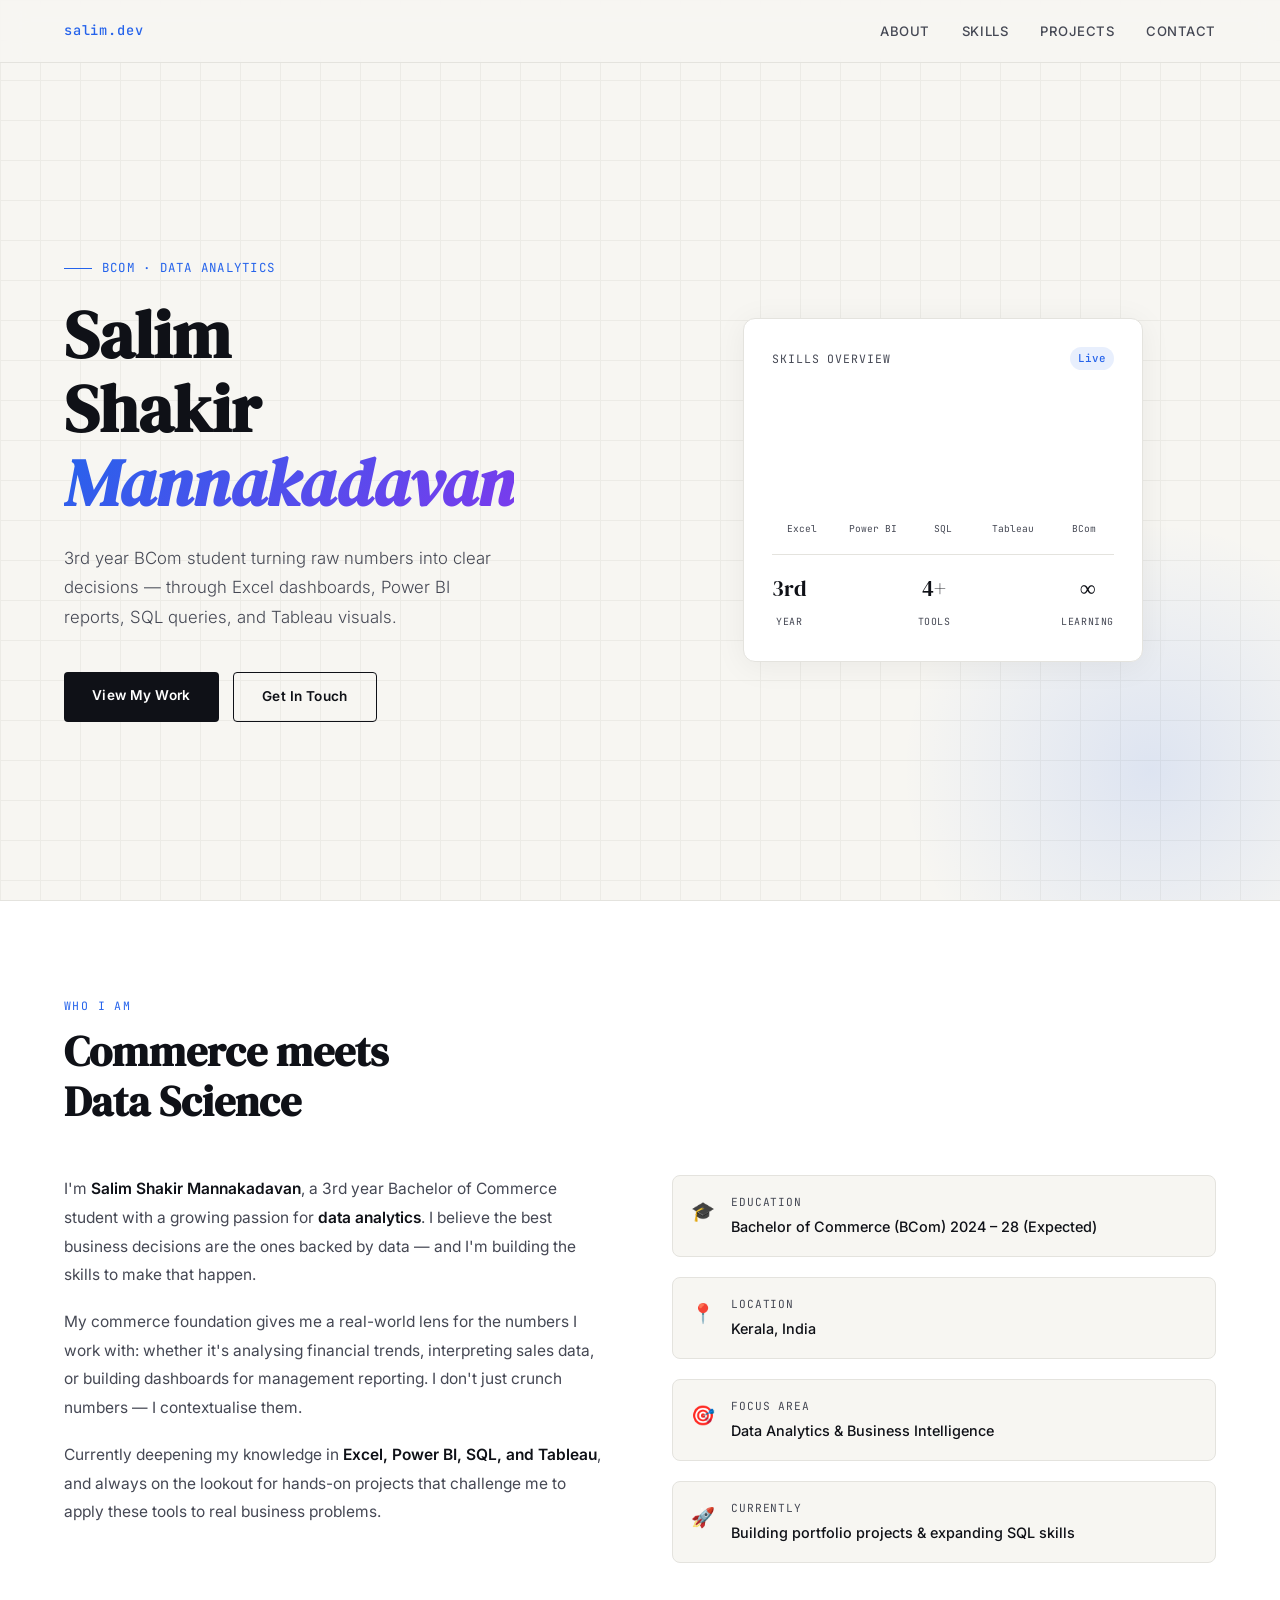
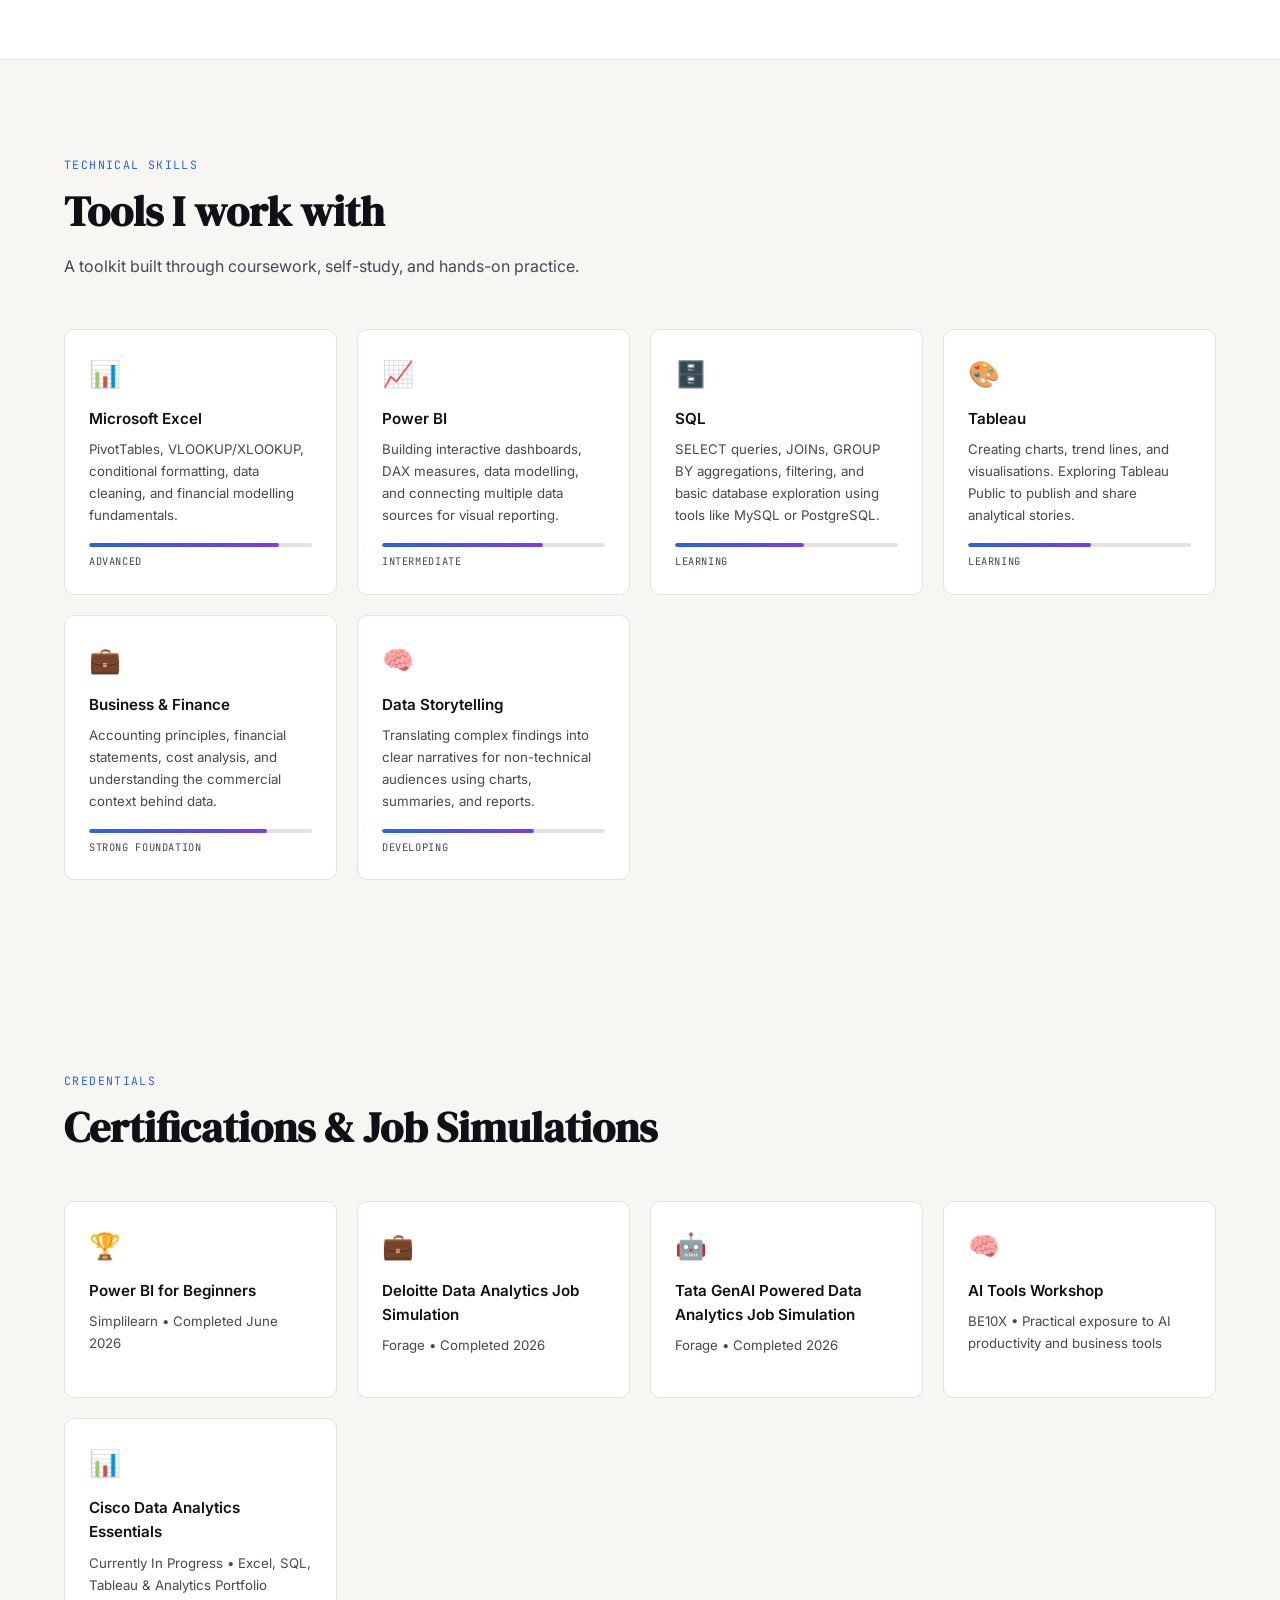
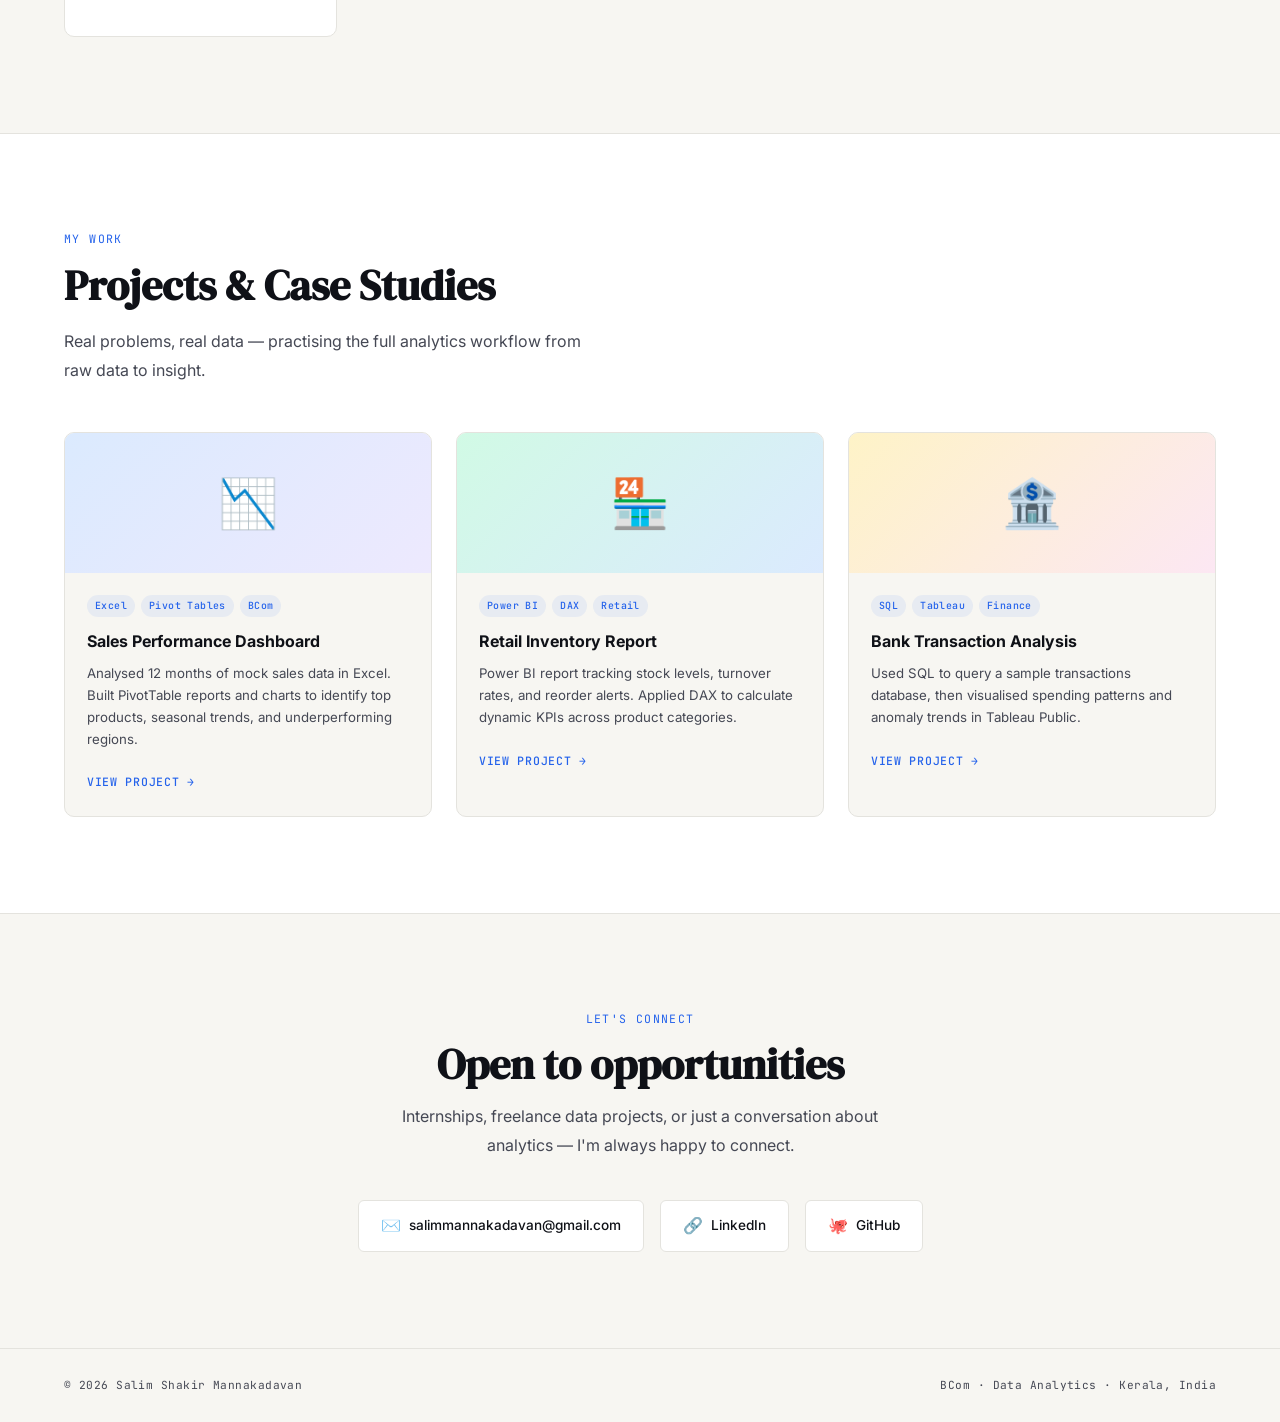
==== index.htm @ f1004f34 "Add files via upload" ====
<!DOCTYPE html>
<html lang="en">
<head>
  <meta charset="UTF-8" />
  <meta name="viewport" content="width=device-width, initial-scale=1.0" />
  <title>Salim Shakir — Data Analytics Portfolio</title>
  <link href="https://fonts.googleapis.com/css2?family=DM+Serif+Display:ital@0;1&family=Inter:wght@300;400;500;600&family=JetBrains+Mono:wght@400;500&display=swap" rel="stylesheet" />
  <style>
    *, *::before, *::after { box-sizing: border-box; margin: 0; padding: 0; }

    :root {
      --ink:      #0f1117;
      --ink-soft: #454854;
      --bg:       #f7f6f2;
      --card:     #ffffff;
      --accent:   #2563eb;
      --accent2:  #7c3aed;
      --grid:     #e4e3de;
      --mono:     'JetBrains Mono', monospace;
      --serif:    'DM Serif Display', serif;
      --sans:     'Inter', sans-serif;
    }

    html { scroll-behavior: smooth; }

    body {
      font-family: var(--sans);
      background: var(--bg);
      color: var(--ink);
      font-size: 16px;
      line-height: 1.6;
      overflow-x: hidden;
    }

    /* ── NAV ── */
    nav {
      position: fixed;
      top: 0; left: 0; right: 0;
      z-index: 100;
      display: flex;
      justify-content: space-between;
      align-items: center;
      padding: 18px 5vw;
      background: rgba(247,246,242,0.85);
      backdrop-filter: blur(12px);
      border-bottom: 1px solid var(--grid);
    }
    .nav-logo {
      font-family: var(--mono);
      font-size: 0.85rem;
      letter-spacing: 0.06em;
      color: var(--accent);
      text-decoration: none;
      font-weight: 500;
    }
    .nav-links { display: flex; gap: 32px; list-style: none; }
    .nav-links a {
      font-size: 0.82rem;
      font-weight: 500;
      letter-spacing: 0.04em;
      text-transform: uppercase;
      color: var(--ink-soft);
      text-decoration: none;
      transition: color 0.2s;
    }
    .nav-links a:hover { color: var(--accent); }

    /* ── HERO ── */
    #hero {
      min-height: 100vh;
      display: grid;
      grid-template-columns: 1fr 1fr;
      align-items: center;
      padding: 0 5vw;
      padding-top: 80px;
      gap: 60px;
      position: relative;
      overflow: hidden;
    }

    /* Signature element: animated data-grid backdrop */
    #hero::before {
      content: '';
      position: absolute;
      inset: 0;
      background-image:
        linear-gradient(var(--grid) 1px, transparent 1px),
        linear-gradient(90deg, var(--grid) 1px, transparent 1px);
      background-size: 40px 40px;
      opacity: 0.55;
      z-index: 0;
    }
    #hero::after {
      content: '';
      position: absolute;
      bottom: -120px; right: -120px;
      width: 500px; height: 500px;
      border-radius: 50%;
      background: radial-gradient(circle, rgba(37,99,235,0.12) 0%, transparent 70%);
      z-index: 0;
    }

    .hero-text { position: relative; z-index: 1; }

    .hero-eyebrow {
      font-family: var(--mono);
      font-size: 0.78rem;
      letter-spacing: 0.1em;
      text-transform: uppercase;
      color: var(--accent);
      margin-bottom: 20px;
      display: flex;
      align-items: center;
      gap: 10px;
    }
    .hero-eyebrow::before {
      content: '';
      display: block;
      width: 28px; height: 1px;
      background: var(--accent);
    }

    h1 {
      font-family: var(--serif);
      font-size: clamp(2.6rem, 5.5vw, 4.2rem);
      line-height: 1.1;
      color: var(--ink);
      margin-bottom: 8px;
    }
    h1 em {
      font-style: italic;
      background: linear-gradient(135deg, var(--accent), var(--accent2));
      -webkit-background-clip: text;
      -webkit-text-fill-color: transparent;
      background-clip: text;
    }

    .hero-sub {
      font-size: 1.05rem;
      color: var(--ink-soft);
      max-width: 440px;
      margin: 24px 0 40px;
      font-weight: 300;
      line-height: 1.75;
    }

    .hero-ctas { display: flex; gap: 14px; flex-wrap: wrap; }

    .btn-primary {
      display: inline-block;
      padding: 13px 28px;
      background: var(--ink);
      color: #fff;
      font-size: 0.85rem;
      font-weight: 600;
      letter-spacing: 0.03em;
      text-decoration: none;
      border-radius: 4px;
      transition: background 0.2s, transform 0.15s;
    }
    .btn-primary:hover { background: var(--accent); transform: translateY(-2px); }

    .btn-ghost {
      display: inline-block;
      padding: 13px 28px;
      border: 1.5px solid var(--ink);
      color: var(--ink);
      font-size: 0.85rem;
      font-weight: 600;
      letter-spacing: 0.03em;
      text-decoration: none;
      border-radius: 4px;
      transition: border-color 0.2s, color 0.2s, transform 0.15s;
    }
    .btn-ghost:hover { border-color: var(--accent); color: var(--accent); transform: translateY(-2px); }

    /* Signature visual: live bar chart in hero */
    .hero-visual {
      position: relative;
      z-index: 1;
      display: flex;
      align-items: flex-end;
      justify-content: center;
    }

    .chart-wrapper {
      background: var(--card);
      border: 1px solid var(--grid);
      border-radius: 12px;
      padding: 28px;
      width: 100%;
      max-width: 400px;
      box-shadow: 0 4px 32px rgba(0,0,0,0.06);
    }

    .chart-header {
      display: flex;
      justify-content: space-between;
      align-items: center;
      margin-bottom: 24px;
    }
    .chart-title {
      font-family: var(--mono);
      font-size: 0.72rem;
      letter-spacing: 0.08em;
      text-transform: uppercase;
      color: var(--ink-soft);
    }
    .chart-badge {
      font-family: var(--mono);
      font-size: 0.68rem;
      background: rgba(37,99,235,0.1);
      color: var(--accent);
      padding: 3px 8px;
      border-radius: 20px;
      font-weight: 500;
    }

    .bars {
      display: flex;
      align-items: flex-end;
      gap: 10px;
      height: 140px;
    }
    .bar-group { flex: 1; display: flex; flex-direction: column; align-items: center; gap: 6px; }
    .bar {
      width: 100%;
      border-radius: 4px 4px 0 0;
      animation: grow 1.2s cubic-bezier(0.34, 1.56, 0.64, 1) both;
      transform-origin: bottom;
    }
    @keyframes grow {
      from { transform: scaleY(0); opacity: 0; }
      to   { transform: scaleY(1); opacity: 1; }
    }
    .bar-label {
      font-family: var(--mono);
      font-size: 0.6rem;
      color: var(--ink-soft);
      text-align: center;
      line-height: 1.2;
    }

    .chart-footer {
      margin-top: 20px;
      padding-top: 16px;
      border-top: 1px solid var(--grid);
      display: flex;
      justify-content: space-between;
    }
    .stat { text-align: center; }
    .stat-num {
      font-family: var(--serif);
      font-size: 1.4rem;
      color: var(--ink);
      display: block;
    }
    .stat-lbl {
      font-family: var(--mono);
      font-size: 0.62rem;
      color: var(--ink-soft);
      text-transform: uppercase;
      letter-spacing: 0.06em;
    }

    /* ── SECTIONS ── */
    section { padding: 96px 5vw; }

    .section-label {
      font-family: var(--mono);
      font-size: 0.72rem;
      letter-spacing: 0.12em;
      text-transform: uppercase;
      color: var(--accent);
      margin-bottom: 12px;
    }

    h2 {
      font-family: var(--serif);
      font-size: clamp(1.8rem, 3.5vw, 2.6rem);
      line-height: 1.2;
      margin-bottom: 16px;
    }

    .section-intro {
      font-size: 1rem;
      color: var(--ink-soft);
      max-width: 520px;
      line-height: 1.8;
    }

    /* ── ABOUT ── */
    #about { background: var(--card); border-top: 1px solid var(--grid); border-bottom: 1px solid var(--grid); }

    .about-grid {
      display: grid;
      grid-template-columns: 1fr 1fr;
      gap: 64px;
      margin-top: 48px;
      align-items: start;
    }

    .about-text p {
      color: var(--ink-soft);
      line-height: 1.85;
      font-size: 0.97rem;
      margin-bottom: 18px;
    }
    .about-text p strong { color: var(--ink); font-weight: 600; }

    .about-details { display: flex; flex-direction: column; gap: 20px; }
    .detail-row {
      display: flex;
      gap: 16px;
      padding: 18px;
      background: var(--bg);
      border-radius: 8px;
      border: 1px solid var(--grid);
      align-items: flex-start;
    }
    .detail-icon {
      font-size: 1.2rem;
      flex-shrink: 0;
      margin-top: 2px;
    }
    .detail-key {
      font-family: var(--mono);
      font-size: 0.7rem;
      letter-spacing: 0.08em;
      text-transform: uppercase;
      color: var(--ink-soft);
      margin-bottom: 3px;
    }
    .detail-val {
      font-size: 0.9rem;
      font-weight: 500;
      color: var(--ink);
    }

    /* ── SKILLS ── */
    #skills { }

    .skills-grid {
      display: grid;
      grid-template-columns: repeat(auto-fill, minmax(260px, 1fr));
      gap: 20px;
      margin-top: 48px;
    }

    .skill-card {
      background: var(--card);
      border: 1px solid var(--grid);
      border-radius: 10px;
      padding: 24px;
      transition: border-color 0.2s, box-shadow 0.2s, transform 0.2s;
    }
    .skill-card:hover {
      border-color: var(--accent);
      box-shadow: 0 8px 24px rgba(37,99,235,0.08);
      transform: translateY(-3px);
    }

    .skill-icon {
      font-size: 1.6rem;
      margin-bottom: 12px;
    }
    .skill-name {
      font-weight: 600;
      font-size: 0.95rem;
      margin-bottom: 8px;
    }
    .skill-desc {
      font-size: 0.83rem;
      color: var(--ink-soft);
      line-height: 1.65;
      margin-bottom: 16px;
    }

    .skill-bar-track {
      height: 4px;
      background: var(--grid);
      border-radius: 2px;
      overflow: hidden;
    }
    .skill-bar-fill {
      height: 100%;
      border-radius: 2px;
      background: linear-gradient(90deg, var(--accent), var(--accent2));
      animation: fillbar 1.4s cubic-bezier(0.4,0,0.2,1) both;
    }
    @keyframes fillbar { from { width: 0 !important; } }

    .skill-level {
      font-family: var(--mono);
      font-size: 0.65rem;
      color: var(--ink-soft);
      text-transform: uppercase;
      letter-spacing: 0.06em;
      margin-top: 6px;
    }

    /* ── PROJECTS ── */
    #projects { background: var(--card); border-top: 1px solid var(--grid); border-bottom: 1px solid var(--grid); }

    .projects-grid {
      display: grid;
      grid-template-columns: repeat(auto-fill, minmax(300px, 1fr));
      gap: 24px;
      margin-top: 48px;
    }

    .project-card {
      border: 1px solid var(--grid);
      border-radius: 10px;
      overflow: hidden;
      background: var(--bg);
      transition: box-shadow 0.2s, transform 0.2s;
    }
    .project-card:hover {
      box-shadow: 0 12px 40px rgba(0,0,0,0.09);
      transform: translateY(-4px);
    }

    .project-thumb {
      height: 140px;
      display: flex;
      align-items: center;
      justify-content: center;
      font-size: 3rem;
      position: relative;
      overflow: hidden;
    }
    .project-thumb.blue  { background: linear-gradient(135deg, #dbeafe, #ede9fe); }
    .project-thumb.green { background: linear-gradient(135deg, #d1fae5, #dbeafe); }
    .project-thumb.orange{ background: linear-gradient(135deg, #fef3c7, #fce7f3); }

    .project-body { padding: 22px; }
    .project-tags { display: flex; flex-wrap: wrap; gap: 6px; margin-bottom: 12px; }
    .tag {
      font-family: var(--mono);
      font-size: 0.62rem;
      padding: 3px 8px;
      border-radius: 20px;
      background: rgba(37,99,235,0.08);
      color: var(--accent);
      font-weight: 500;
      letter-spacing: 0.04em;
    }
    .project-title {
      font-weight: 700;
      font-size: 1rem;
      margin-bottom: 8px;
    }
    .project-desc {
      font-size: 0.83rem;
      color: var(--ink-soft);
      line-height: 1.65;
      margin-bottom: 18px;
    }
    .project-link {
      font-family: var(--mono);
      font-size: 0.72rem;
      font-weight: 500;
      color: var(--accent);
      text-decoration: none;
      letter-spacing: 0.06em;
      text-transform: uppercase;
      display: inline-flex;
      align-items: center;
      gap: 6px;
      transition: gap 0.2s;
    }
    .project-link:hover { gap: 10px; }

    /* ── CONTACT ── */
    #contact { text-align: center; }
    #contact h2 { margin-bottom: 12px; }
    #contact .section-intro { margin: 0 auto 40px; }

    .contact-links {
      display: flex;
      justify-content: center;
      flex-wrap: wrap;
      gap: 16px;
    }
    .contact-link {
      display: inline-flex;
      align-items: center;
      gap: 8px;
      padding: 12px 22px;
      border: 1.5px solid var(--grid);
      border-radius: 6px;
      font-size: 0.85rem;
      font-weight: 500;
      color: var(--ink);
      text-decoration: none;
      background: var(--card);
      transition: border-color 0.2s, color 0.2s, transform 0.15s;
    }
    .contact-link:hover { border-color: var(--accent); color: var(--accent); transform: translateY(-2px); }
    .contact-link span { font-size: 1rem; }

    /* ── FOOTER ── */
    footer {
      padding: 28px 5vw;
      border-top: 1px solid var(--grid);
      display: flex;
      justify-content: space-between;
      align-items: center;
      font-family: var(--mono);
      font-size: 0.7rem;
      color: var(--ink-soft);
      letter-spacing: 0.04em;
    }

    /* ── RESPONSIVE ── */
    @media (max-width: 768px) {
      #hero { grid-template-columns: 1fr; padding-top: 100px; }
      .hero-visual { display: none; }
      .about-grid { grid-template-columns: 1fr; gap: 36px; }
      .nav-links { display: none; }
      footer { flex-direction: column; gap: 8px; text-align: center; }
    }

    @media (prefers-reduced-motion: reduce) {
      .bar, .skill-bar-fill { animation: none; }
    }
  </style>
</head>
<body>

<!-- NAV -->
<nav>
  <a href="#hero" class="nav-logo">salim.dev</a>
  <ul class="nav-links">
    <li><a href="#about">About</a></li>
    <li><a href="#skills">Skills</a></li>
    <li><a href="#projects">Projects</a></li>
    <li><a href="#contact">Contact</a></li>
  </ul>
</nav>

<!-- HERO -->
<section id="hero">
  <div class="hero-text">
    <p class="hero-eyebrow">BCom · Data Analytics</p>
    <h1>Salim<br>Shakir<br><em>Mannakadavan</em></h1>
    <p class="hero-sub">
      3rd year BCom student turning raw numbers into clear decisions — through Excel dashboards, Power BI reports, SQL queries, and Tableau visuals.
    </p>
    <div class="hero-ctas">
      <a href="#projects" class="btn-primary">View My Work</a>
      <a href="#contact" class="btn-ghost">Get In Touch</a>
    </div>
  </div>

  <div class="hero-visual">
    <div class="chart-wrapper">
      <div class="chart-header">
        <span class="chart-title">Skills overview</span>
        <span class="chart-badge">Live</span>
      </div>
      <div class="bars">
        <div class="bar-group">
          <div class="bar" style="height:88%; background: linear-gradient(180deg,#2563eb,#1d4ed8); animation-delay:0.1s"></div>
          <span class="bar-label">Excel</span>
        </div>
        <div class="bar-group">
          <div class="bar" style="height:78%; background: linear-gradient(180deg,#7c3aed,#6d28d9); animation-delay:0.25s"></div>
          <span class="bar-label">Power BI</span>
        </div>
        <div class="bar-group">
          <div class="bar" style="height:62%; background: linear-gradient(180deg,#2563eb,#7c3aed); animation-delay:0.4s"></div>
          <span class="bar-label">SQL</span>
        </div>
        <div class="bar-group">
          <div class="bar" style="height:60%; background: linear-gradient(180deg,#7c3aed,#2563eb); animation-delay:0.55s"></div>
          <span class="bar-label">Tableau</span>
        </div>
        <div class="bar-group">
          <div class="bar" style="height:72%; background: linear-gradient(180deg,#1d4ed8,#7c3aed); animation-delay:0.7s"></div>
          <span class="bar-label">BCom</span>
        </div>
      </div>
      <div class="chart-footer">
        <div class="stat"><span class="stat-num">3rd</span><span class="stat-lbl">Year</span></div>
        <div class="stat"><span class="stat-num">4+</span><span class="stat-lbl">Tools</span></div>
        <div class="stat"><span class="stat-num">∞</span><span class="stat-lbl">Learning</span></div>
      </div>
    </div>
  </div>
</section>

<!-- ABOUT -->
<section id="about">
  <p class="section-label">Who I Am</p>
  <h2>Commerce meets<br>Data Science</h2>

  <div class="about-grid">
    <div class="about-text">
      <p>
        I'm <strong>Salim Shakir Mannakadavan</strong>, a 3rd year Bachelor of Commerce student with a growing passion for <strong>data analytics</strong>. I believe the best business decisions are the ones backed by data — and I'm building the skills to make that happen.
      </p>
      <p>
        My commerce foundation gives me a real-world lens for the numbers I work with: whether it's analysing financial trends, interpreting sales data, or building dashboards for management reporting. I don't just crunch numbers — I contextualise them.
      </p>
      <p>
        Currently deepening my knowledge in <strong>Excel, Power BI, SQL, and Tableau</strong>, and always on the lookout for hands-on projects that challenge me to apply these tools to real business problems.
      </p>
    </div>

    <div class="about-details">
      <div class="detail-row">
        <div class="detail-icon">🎓</div>
        <div>
          <div class="detail-key">Education</div>
          <div class="detail-val">Bachelor of Commerce (BCom)
2024 – 28 (Expected)</div>
        </div>
      </div>
      <div class="detail-row">
        <div class="detail-icon">📍</div>
        <div>
          <div class="detail-key">Location</div>
          <div class="detail-val">Kerala, India</div>
        </div>
      </div>
      <div class="detail-row">
        <div class="detail-icon">🎯</div>
        <div>
          <div class="detail-key">Focus Area</div>
          <div class="detail-val">Data Analytics &amp; Business Intelligence</div>
        </div>
      </div>
      <div class="detail-row">
        <div class="detail-icon">🚀</div>
        <div>
          <div class="detail-key">Currently</div>
          <div class="detail-val">Building portfolio projects &amp; expanding SQL skills</div>
        </div>
      </div>
    </div>
  </div>
</section>

<!-- SKILLS -->
<section id="skills">
  <p class="section-label">Technical Skills</p>
  <h2>Tools I work with</h2>
  <p class="section-intro">A toolkit built through coursework, self-study, and hands-on practice.</p>

  <div class="skills-grid">
    <div class="skill-card">
      <div class="skill-icon">📊</div>
      <div class="skill-name">Microsoft Excel</div>
      <div class="skill-desc">PivotTables, VLOOKUP/XLOOKUP, conditional formatting, data cleaning, and financial modelling fundamentals.</div>
      <div class="skill-bar-track"><div class="skill-bar-fill" style="width:85%"></div></div>
      <div class="skill-level">Advanced</div>
    </div>

    <div class="skill-card">
      <div class="skill-icon">📈</div>
      <div class="skill-name">Power BI</div>
      <div class="skill-desc">Building interactive dashboards, DAX measures, data modelling, and connecting multiple data sources for visual reporting.</div>
      <div class="skill-bar-track"><div class="skill-bar-fill" style="width:72%"></div></div>
      <div class="skill-level">Intermediate</div>
    </div>

    <div class="skill-card">
      <div class="skill-icon">🗄️</div>
      <div class="skill-name">SQL</div>
      <div class="skill-desc">SELECT queries, JOINs, GROUP BY aggregations, filtering, and basic database exploration using tools like MySQL or PostgreSQL.</div>
      <div class="skill-bar-track"><div class="skill-bar-fill" style="width:58%"></div></div>
      <div class="skill-level">Learning</div>
    </div>

    <div class="skill-card">
      <div class="skill-icon">🎨</div>
      <div class="skill-name">Tableau</div>
      <div class="skill-desc">Creating charts, trend lines, and visualisations. Exploring Tableau Public to publish and share analytical stories.</div>
      <div class="skill-bar-track"><div class="skill-bar-fill" style="width:55%"></div></div>
      <div class="skill-level">Learning</div>
    </div>

    <div class="skill-card">
      <div class="skill-icon">💼</div>
      <div class="skill-name">Business &amp; Finance</div>
      <div class="skill-desc">Accounting principles, financial statements, cost analysis, and understanding the commercial context behind data.</div>
      <div class="skill-bar-track"><div class="skill-bar-fill" style="width:80%"></div></div>
      <div class="skill-level">Strong Foundation</div>
    </div>

    <div class="skill-card">
      <div class="skill-icon">🧠</div>
      <div class="skill-name">Data Storytelling</div>
      <div class="skill-desc">Translating complex findings into clear narratives for non-technical audiences using charts, summaries, and reports.</div>
      <div class="skill-bar-track"><div class="skill-bar-fill" style="width:68%"></div></div>
      <div class="skill-level">Developing</div>
    </div>
  </div>
</section>
<!-- CERTIFICATES --!>
<section id="certifications">
  <p class="section-label">Credentials</p>
  <h2>Certifications & Job Simulations</h2>

  <div class="skills-grid">

    <div class="skill-card">
      <div class="skill-icon">🏆</div>
      <div class="skill-name">Power BI for Beginners</div>
      <div class="skill-desc">Simplilearn • Completed June 2026</div>
    </div>

    <div class="skill-card">
      <div class="skill-icon">💼</div>
      <div class="skill-name">Deloitte Data Analytics Job Simulation</div>
      <div class="skill-desc">Forage • Completed 2026</div>
    </div>

    <div class="skill-card">
      <div class="skill-icon">🤖</div>
      <div class="skill-name">Tata GenAI Powered Data Analytics Job Simulation</div>
      <div class="skill-desc">Forage • Completed 2026</div>
    </div>

    <div class="skill-card">
      <div class="skill-icon">🧠</div>
      <div class="skill-name">AI Tools Workshop</div>
      <div class="skill-desc">BE10X • Practical exposure to AI productivity and business tools</div>
    </div>

    <div class="skill-card">
      <div class="skill-icon">📊</div>
      <div class="skill-name">Cisco Data Analytics Essentials</div>
      <div class="skill-desc">Currently In Progress • Excel, SQL, Tableau & Analytics Portfolio</div>
    </div>

  </div>
</section>
<!-- PROJECTS -->
<section id="projects">
  <p class="section-label">My Work</p>
  <h2>Projects &amp; Case Studies</h2>
  <p class="section-intro">Real problems, real data — practising the full analytics workflow from raw data to insight.</p>

  <div class="projects-grid">
    <div class="project-card">
      <div class="project-thumb blue">📉</div>
      <div class="project-body">
        <div class="project-tags">
          <span class="tag">Excel</span>
          <span class="tag">Pivot Tables</span>
          <span class="tag">BCom</span>
        </div>
        <div class="project-title">Sales Performance Dashboard</div>
        <div class="project-desc">Analysed 12 months of mock sales data in Excel. Built PivotTable reports and charts to identify top products, seasonal trends, and underperforming regions.</div>
        <a href="#" class="project-link">View project →</a>
      </div>
    </div>

    <div class="project-card">
      <div class="project-thumb green">🏪</div>
      <div class="project-body">
        <div class="project-tags">
          <span class="tag">Power BI</span>
          <span class="tag">DAX</span>
          <span class="tag">Retail</span>
        </div>
        <div class="project-title">Retail Inventory Report</div>
        <div class="project-desc">Power BI report tracking stock levels, turnover rates, and reorder alerts. Applied DAX to calculate dynamic KPIs across product categories.</div>
        <a href="#" class="project-link">View project →</a>
      </div>
    </div>

    <div class="project-card">
      <div class="project-thumb orange">🏦</div>
      <div class="project-body">
        <div class="project-tags">
          <span class="tag">SQL</span>
          <span class="tag">Tableau</span>
          <span class="tag">Finance</span>
        </div>
        <div class="project-title">Bank Transaction Analysis</div>
        <div class="project-desc">Used SQL to query a sample transactions database, then visualised spending patterns and anomaly trends in Tableau Public.</div>
        <a href="#" class="project-link">View project →</a>
      </div>
    </div>
  </div>
</section>

<!-- CONTACT -->
<section id="contact">
  <p class="section-label">Let's Connect</p>
  <h2>Open to opportunities</h2>
  <p class="section-intro">Internships, freelance data projects, or just a conversation about analytics — I'm always happy to connect.</p>

  <div class="contact-links">
    <a href="mailto:salimmannakadavan@gmail.com" class="contact-link"><span>✉️</span> salimmannakadavan@gmail.com</a>
    <a href="https://www.linkedin.com/in/salimmannakadavan/" target="_blank" class="contact-link"><span>🔗</span> LinkedIn</a>
    <a href="https://github.com/SalimShakir" target="_blank" class="contact-link"><span>🐙</span> GitHub</a>
  </div>
</section>

<!-- FOOTER -->
<footer>
  <span>© 2026 Salim Shakir Mannakadavan</span>
  <span>BCom · Data Analytics · Kerala, India</span>
</footer>

</body>
</html>
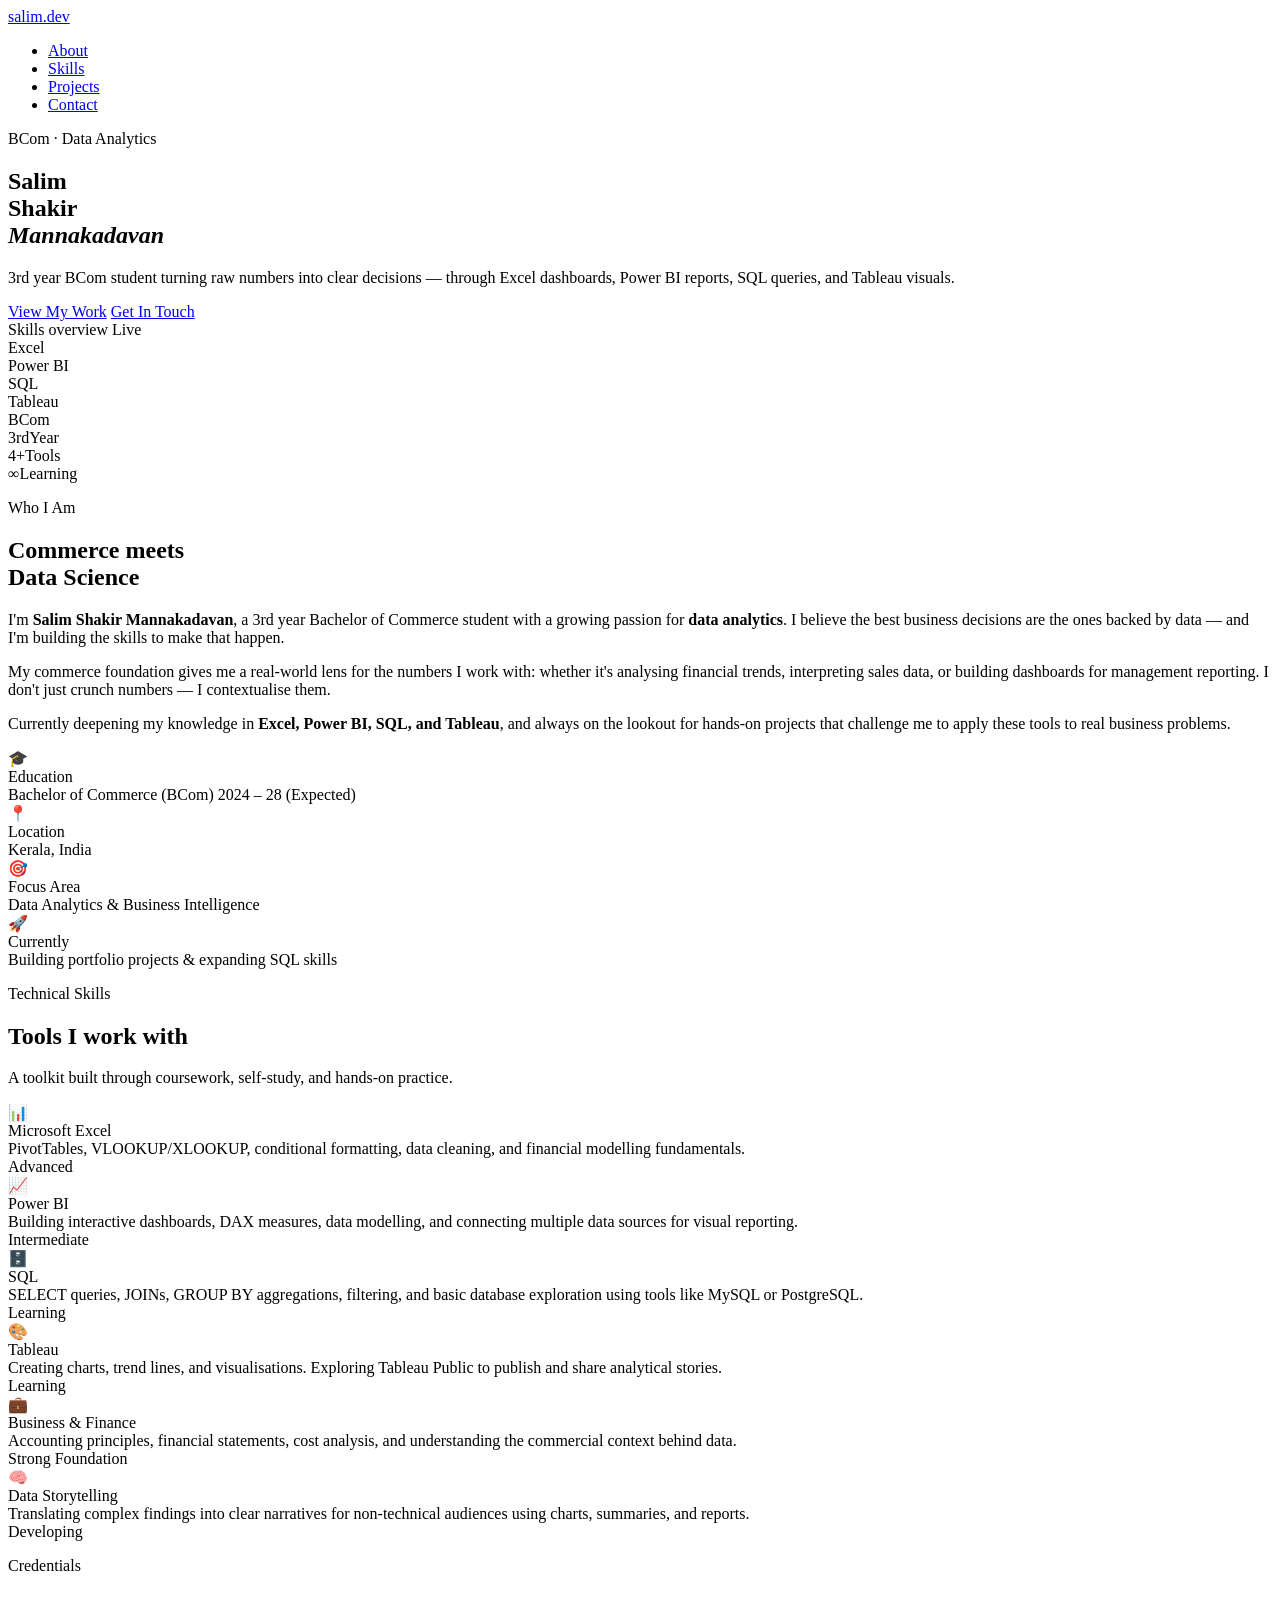
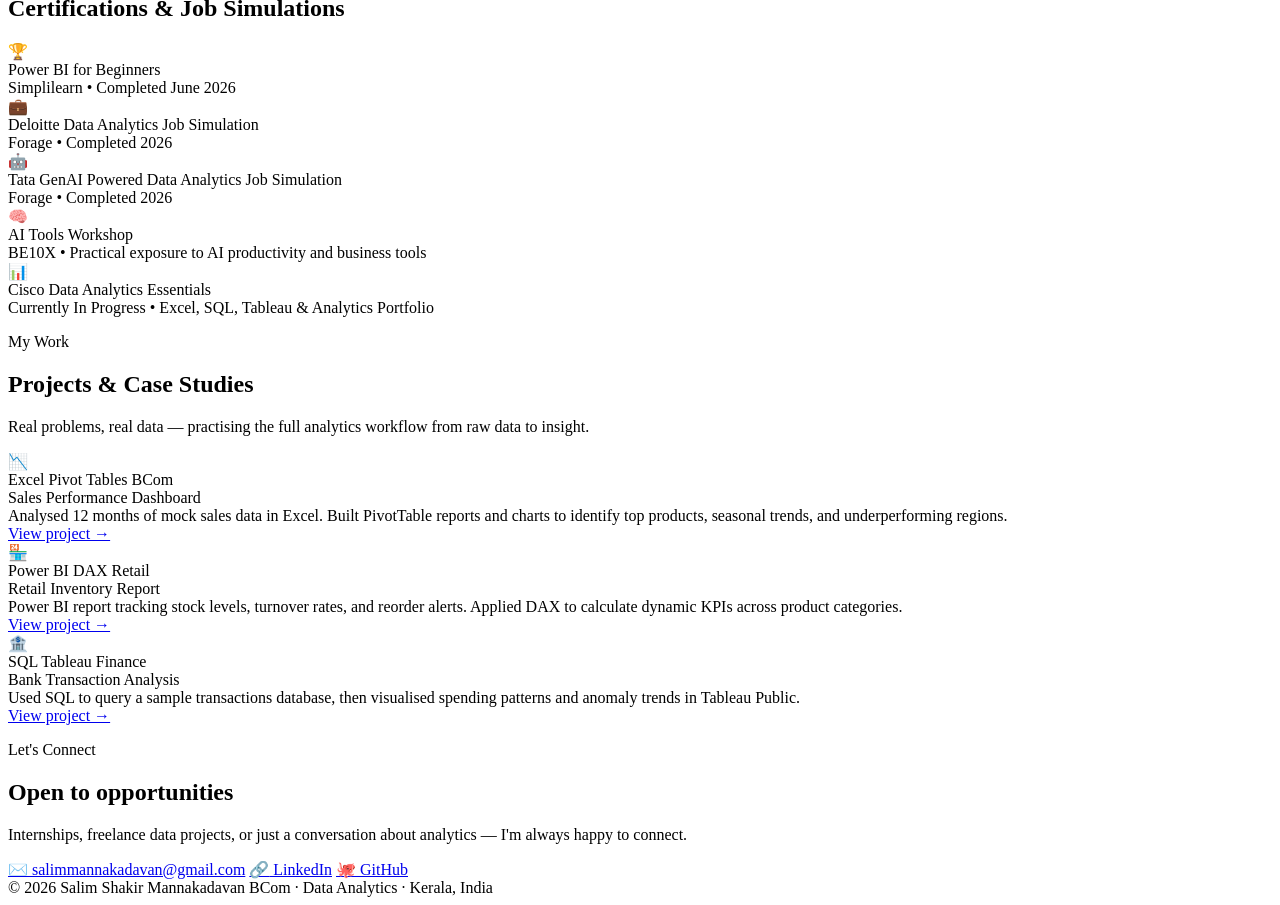
==== commit 1a7c8e41: "Update index.htm" ====
--- a/index.htm
+++ b/index.htm
@@ -5,527 +5,7 @@
   <meta name="viewport" content="width=device-width, initial-scale=1.0" />
   <title>Salim Shakir — Data Analytics Portfolio</title>
   <link href="https://fonts.googleapis.com/css2?family=DM+Serif+Display:ital@0;1&family=Inter:wght@300;400;500;600&family=JetBrains+Mono:wght@400;500&display=swap" rel="stylesheet" />
-  <style>
-    *, *::before, *::after { box-sizing: border-box; margin: 0; padding: 0; }
-
-    :root {
-      --ink:      #0f1117;
-      --ink-soft: #454854;
-      --bg:       #f7f6f2;
-      --card:     #ffffff;
-      --accent:   #2563eb;
-      --accent2:  #7c3aed;
-      --grid:     #e4e3de;
-      --mono:     'JetBrains Mono', monospace;
-      --serif:    'DM Serif Display', serif;
-      --sans:     'Inter', sans-serif;
-    }
-
-    html { scroll-behavior: smooth; }
-
-    body {
-      font-family: var(--sans);
-      background: var(--bg);
-      color: var(--ink);
-      font-size: 16px;
-      line-height: 1.6;
-      overflow-x: hidden;
-    }
-
-    /* ── NAV ── */
-    nav {
-      position: fixed;
-      top: 0; left: 0; right: 0;
-      z-index: 100;
-      display: flex;
-      justify-content: space-between;
-      align-items: center;
-      padding: 18px 5vw;
-      background: rgba(247,246,242,0.85);
-      backdrop-filter: blur(12px);
-      border-bottom: 1px solid var(--grid);
-    }
-    .nav-logo {
-      font-family: var(--mono);
-      font-size: 0.85rem;
-      letter-spacing: 0.06em;
-      color: var(--accent);
-      text-decoration: none;
-      font-weight: 500;
-    }
-    .nav-links { display: flex; gap: 32px; list-style: none; }
-    .nav-links a {
-      font-size: 0.82rem;
-      font-weight: 500;
-      letter-spacing: 0.04em;
-      text-transform: uppercase;
-      color: var(--ink-soft);
-      text-decoration: none;
-      transition: color 0.2s;
-    }
-    .nav-links a:hover { color: var(--accent); }
-
-    /* ── HERO ── */
-    #hero {
-      min-height: 100vh;
-      display: grid;
-      grid-template-columns: 1fr 1fr;
-      align-items: center;
-      padding: 0 5vw;
-      padding-top: 80px;
-      gap: 60px;
-      position: relative;
-      overflow: hidden;
-    }
-
-    /* Signature element: animated data-grid backdrop */
-    #hero::before {
-      content: '';
-      position: absolute;
-      inset: 0;
-      background-image:
-        linear-gradient(var(--grid) 1px, transparent 1px),
-        linear-gradient(90deg, var(--grid) 1px, transparent 1px);
-      background-size: 40px 40px;
-      opacity: 0.55;
-      z-index: 0;
-    }
-    #hero::after {
-      content: '';
-      position: absolute;
-      bottom: -120px; right: -120px;
-      width: 500px; height: 500px;
-      border-radius: 50%;
-      background: radial-gradient(circle, rgba(37,99,235,0.12) 0%, transparent 70%);
-      z-index: 0;
-    }
-
-    .hero-text { position: relative; z-index: 1; }
-
-    .hero-eyebrow {
-      font-family: var(--mono);
-      font-size: 0.78rem;
-      letter-spacing: 0.1em;
-      text-transform: uppercase;
-      color: var(--accent);
-      margin-bottom: 20px;
-      display: flex;
-      align-items: center;
-      gap: 10px;
-    }
-    .hero-eyebrow::before {
-      content: '';
-      display: block;
-      width: 28px; height: 1px;
-      background: var(--accent);
-    }
-
-    h1 {
-      font-family: var(--serif);
-      font-size: clamp(2.6rem, 5.5vw, 4.2rem);
-      line-height: 1.1;
-      color: var(--ink);
-      margin-bottom: 8px;
-    }
-    h1 em {
-      font-style: italic;
-      background: linear-gradient(135deg, var(--accent), var(--accent2));
-      -webkit-background-clip: text;
-      -webkit-text-fill-color: transparent;
-      background-clip: text;
-    }
-
-    .hero-sub {
-      font-size: 1.05rem;
-      color: var(--ink-soft);
-      max-width: 440px;
-      margin: 24px 0 40px;
-      font-weight: 300;
-      line-height: 1.75;
-    }
-
-    .hero-ctas { display: flex; gap: 14px; flex-wrap: wrap; }
-
-    .btn-primary {
-      display: inline-block;
-      padding: 13px 28px;
-      background: var(--ink);
-      color: #fff;
-      font-size: 0.85rem;
-      font-weight: 600;
-      letter-spacing: 0.03em;
-      text-decoration: none;
-      border-radius: 4px;
-      transition: background 0.2s, transform 0.15s;
-    }
-    .btn-primary:hover { background: var(--accent); transform: translateY(-2px); }
-
-    .btn-ghost {
-      display: inline-block;
-      padding: 13px 28px;
-      border: 1.5px solid var(--ink);
-      color: var(--ink);
-      font-size: 0.85rem;
-      font-weight: 600;
-      letter-spacing: 0.03em;
-      text-decoration: none;
-      border-radius: 4px;
-      transition: border-color 0.2s, color 0.2s, transform 0.15s;
-    }
-    .btn-ghost:hover { border-color: var(--accent); color: var(--accent); transform: translateY(-2px); }
-
-    /* Signature visual: live bar chart in hero */
-    .hero-visual {
-      position: relative;
-      z-index: 1;
-      display: flex;
-      align-items: flex-end;
-      justify-content: center;
-    }
-
-    .chart-wrapper {
-      background: var(--card);
-      border: 1px solid var(--grid);
-      border-radius: 12px;
-      padding: 28px;
-      width: 100%;
-      max-width: 400px;
-      box-shadow: 0 4px 32px rgba(0,0,0,0.06);
-    }
-
-    .chart-header {
-      display: flex;
-      justify-content: space-between;
-      align-items: center;
-      margin-bottom: 24px;
-    }
-    .chart-title {
-      font-family: var(--mono);
-      font-size: 0.72rem;
-      letter-spacing: 0.08em;
-      text-transform: uppercase;
-      color: var(--ink-soft);
-    }
-    .chart-badge {
-      font-family: var(--mono);
-      font-size: 0.68rem;
-      background: rgba(37,99,235,0.1);
-      color: var(--accent);
-      padding: 3px 8px;
-      border-radius: 20px;
-      font-weight: 500;
-    }
-
-    .bars {
-      display: flex;
-      align-items: flex-end;
-      gap: 10px;
-      height: 140px;
-    }
-    .bar-group { flex: 1; display: flex; flex-direction: column; align-items: center; gap: 6px; }
-    .bar {
-      width: 100%;
-      border-radius: 4px 4px 0 0;
-      animation: grow 1.2s cubic-bezier(0.34, 1.56, 0.64, 1) both;
-      transform-origin: bottom;
-    }
-    @keyframes grow {
-      from { transform: scaleY(0); opacity: 0; }
-      to   { transform: scaleY(1); opacity: 1; }
-    }
-    .bar-label {
-      font-family: var(--mono);
-      font-size: 0.6rem;
-      color: var(--ink-soft);
-      text-align: center;
-      line-height: 1.2;
-    }
-
-    .chart-footer {
-      margin-top: 20px;
-      padding-top: 16px;
-      border-top: 1px solid var(--grid);
-      display: flex;
-      justify-content: space-between;
-    }
-    .stat { text-align: center; }
-    .stat-num {
-      font-family: var(--serif);
-      font-size: 1.4rem;
-      color: var(--ink);
-      display: block;
-    }
-    .stat-lbl {
-      font-family: var(--mono);
-      font-size: 0.62rem;
-      color: var(--ink-soft);
-      text-transform: uppercase;
-      letter-spacing: 0.06em;
-    }
-
-    /* ── SECTIONS ── */
-    section { padding: 96px 5vw; }
-
-    .section-label {
-      font-family: var(--mono);
-      font-size: 0.72rem;
-      letter-spacing: 0.12em;
-      text-transform: uppercase;
-      color: var(--accent);
-      margin-bottom: 12px;
-    }
-
-    h2 {
-      font-family: var(--serif);
-      font-size: clamp(1.8rem, 3.5vw, 2.6rem);
-      line-height: 1.2;
-      margin-bottom: 16px;
-    }
-
-    .section-intro {
-      font-size: 1rem;
-      color: var(--ink-soft);
-      max-width: 520px;
-      line-height: 1.8;
-    }
-
-    /* ── ABOUT ── */
-    #about { background: var(--card); border-top: 1px solid var(--grid); border-bottom: 1px solid var(--grid); }
-
-    .about-grid {
-      display: grid;
-      grid-template-columns: 1fr 1fr;
-      gap: 64px;
-      margin-top: 48px;
-      align-items: start;
-    }
-
-    .about-text p {
-      color: var(--ink-soft);
-      line-height: 1.85;
-      font-size: 0.97rem;
-      margin-bottom: 18px;
-    }
-    .about-text p strong { color: var(--ink); font-weight: 600; }
-
-    .about-details { display: flex; flex-direction: column; gap: 20px; }
-    .detail-row {
-      display: flex;
-      gap: 16px;
-      padding: 18px;
-      background: var(--bg);
-      border-radius: 8px;
-      border: 1px solid var(--grid);
-      align-items: flex-start;
-    }
-    .detail-icon {
-      font-size: 1.2rem;
-      flex-shrink: 0;
-      margin-top: 2px;
-    }
-    .detail-key {
-      font-family: var(--mono);
-      font-size: 0.7rem;
-      letter-spacing: 0.08em;
-      text-transform: uppercase;
-      color: var(--ink-soft);
-      margin-bottom: 3px;
-    }
-    .detail-val {
-      font-size: 0.9rem;
-      font-weight: 500;
-      color: var(--ink);
-    }
-
-    /* ── SKILLS ── */
-    #skills { }
-
-    .skills-grid {
-      display: grid;
-      grid-template-columns: repeat(auto-fill, minmax(260px, 1fr));
-      gap: 20px;
-      margin-top: 48px;
-    }
-
-    .skill-card {
-      background: var(--card);
-      border: 1px solid var(--grid);
-      border-radius: 10px;
-      padding: 24px;
-      transition: border-color 0.2s, box-shadow 0.2s, transform 0.2s;
-    }
-    .skill-card:hover {
-      border-color: var(--accent);
-      box-shadow: 0 8px 24px rgba(37,99,235,0.08);
-      transform: translateY(-3px);
-    }
-
-    .skill-icon {
-      font-size: 1.6rem;
-      margin-bottom: 12px;
-    }
-    .skill-name {
-      font-weight: 600;
-      font-size: 0.95rem;
-      margin-bottom: 8px;
-    }
-    .skill-desc {
-      font-size: 0.83rem;
-      color: var(--ink-soft);
-      line-height: 1.65;
-      margin-bottom: 16px;
-    }
-
-    .skill-bar-track {
-      height: 4px;
-      background: var(--grid);
-      border-radius: 2px;
-      overflow: hidden;
-    }
-    .skill-bar-fill {
-      height: 100%;
-      border-radius: 2px;
-      background: linear-gradient(90deg, var(--accent), var(--accent2));
-      animation: fillbar 1.4s cubic-bezier(0.4,0,0.2,1) both;
-    }
-    @keyframes fillbar { from { width: 0 !important; } }
-
-    .skill-level {
-      font-family: var(--mono);
-      font-size: 0.65rem;
-      color: var(--ink-soft);
-      text-transform: uppercase;
-      letter-spacing: 0.06em;
-      margin-top: 6px;
-    }
-
-    /* ── PROJECTS ── */
-    #projects { background: var(--card); border-top: 1px solid var(--grid); border-bottom: 1px solid var(--grid); }
-
-    .projects-grid {
-      display: grid;
-      grid-template-columns: repeat(auto-fill, minmax(300px, 1fr));
-      gap: 24px;
-      margin-top: 48px;
-    }
-
-    .project-card {
-      border: 1px solid var(--grid);
-      border-radius: 10px;
-      overflow: hidden;
-      background: var(--bg);
-      transition: box-shadow 0.2s, transform 0.2s;
-    }
-    .project-card:hover {
-      box-shadow: 0 12px 40px rgba(0,0,0,0.09);
-      transform: translateY(-4px);
-    }
-
-    .project-thumb {
-      height: 140px;
-      display: flex;
-      align-items: center;
-      justify-content: center;
-      font-size: 3rem;
-      position: relative;
-      overflow: hidden;
-    }
-    .project-thumb.blue  { background: linear-gradient(135deg, #dbeafe, #ede9fe); }
-    .project-thumb.green { background: linear-gradient(135deg, #d1fae5, #dbeafe); }
-    .project-thumb.orange{ background: linear-gradient(135deg, #fef3c7, #fce7f3); }
-
-    .project-body { padding: 22px; }
-    .project-tags { display: flex; flex-wrap: wrap; gap: 6px; margin-bottom: 12px; }
-    .tag {
-      font-family: var(--mono);
-      font-size: 0.62rem;
-      padding: 3px 8px;
-      border-radius: 20px;
-      background: rgba(37,99,235,0.08);
-      color: var(--accent);
-      font-weight: 500;
-      letter-spacing: 0.04em;
-    }
-    .project-title {
-      font-weight: 700;
-      font-size: 1rem;
-      margin-bottom: 8px;
-    }
-    .project-desc {
-      font-size: 0.83rem;
-      color: var(--ink-soft);
-      line-height: 1.65;
-      margin-bottom: 18px;
-    }
-    .project-link {
-      font-family: var(--mono);
-      font-size: 0.72rem;
-      font-weight: 500;
-      color: var(--accent);
-      text-decoration: none;
-      letter-spacing: 0.06em;
-      text-transform: uppercase;
-      display: inline-flex;
-      align-items: center;
-      gap: 6px;
-      transition: gap 0.2s;
-    }
-    .project-link:hover { gap: 10px; }
-
-    /* ── CONTACT ── */
-    #contact { text-align: center; }
-    #contact h2 { margin-bottom: 12px; }
-    #contact .section-intro { margin: 0 auto 40px; }
-
-    .contact-links {
-      display: flex;
-      justify-content: center;
-      flex-wrap: wrap;
-      gap: 16px;
-    }
-    .contact-link {
-      display: inline-flex;
-      align-items: center;
-      gap: 8px;
-      padding: 12px 22px;
-      border: 1.5px solid var(--grid);
-      border-radius: 6px;
-      font-size: 0.85rem;
-      font-weight: 500;
-      color: var(--ink);
-      text-decoration: none;
-      background: var(--card);
-      transition: border-color 0.2s, color 0.2s, transform 0.15s;
-    }
-    .contact-link:hover { border-color: var(--accent); color: var(--accent); transform: translateY(-2px); }
-    .contact-link span { font-size: 1rem; }
-
-    /* ── FOOTER ── */
-    footer {
-      padding: 28px 5vw;
-      border-top: 1px solid var(--grid);
-      display: flex;
-      justify-content: space-between;
-      align-items: center;
-      font-family: var(--mono);
-      font-size: 0.7rem;
-      color: var(--ink-soft);
-      letter-spacing: 0.04em;
-    }
-
-    /* ── RESPONSIVE ── */
-    @media (max-width: 768px) {
-      #hero { grid-template-columns: 1fr; padding-top: 100px; }
-      .hero-visual { display: none; }
-      .about-grid { grid-template-columns: 1fr; gap: 36px; }
-      .nav-links { display: none; }
-      footer { flex-direction: column; gap: 8px; text-align: center; }
-    }
-
-    @media (prefers-reduced-motion: reduce) {
-      .bar, .skill-bar-fill { animation: none; }
-    }
-  </style>
+ <link rel="stylesheet" href="style.css">
 </head>
 <body>
 
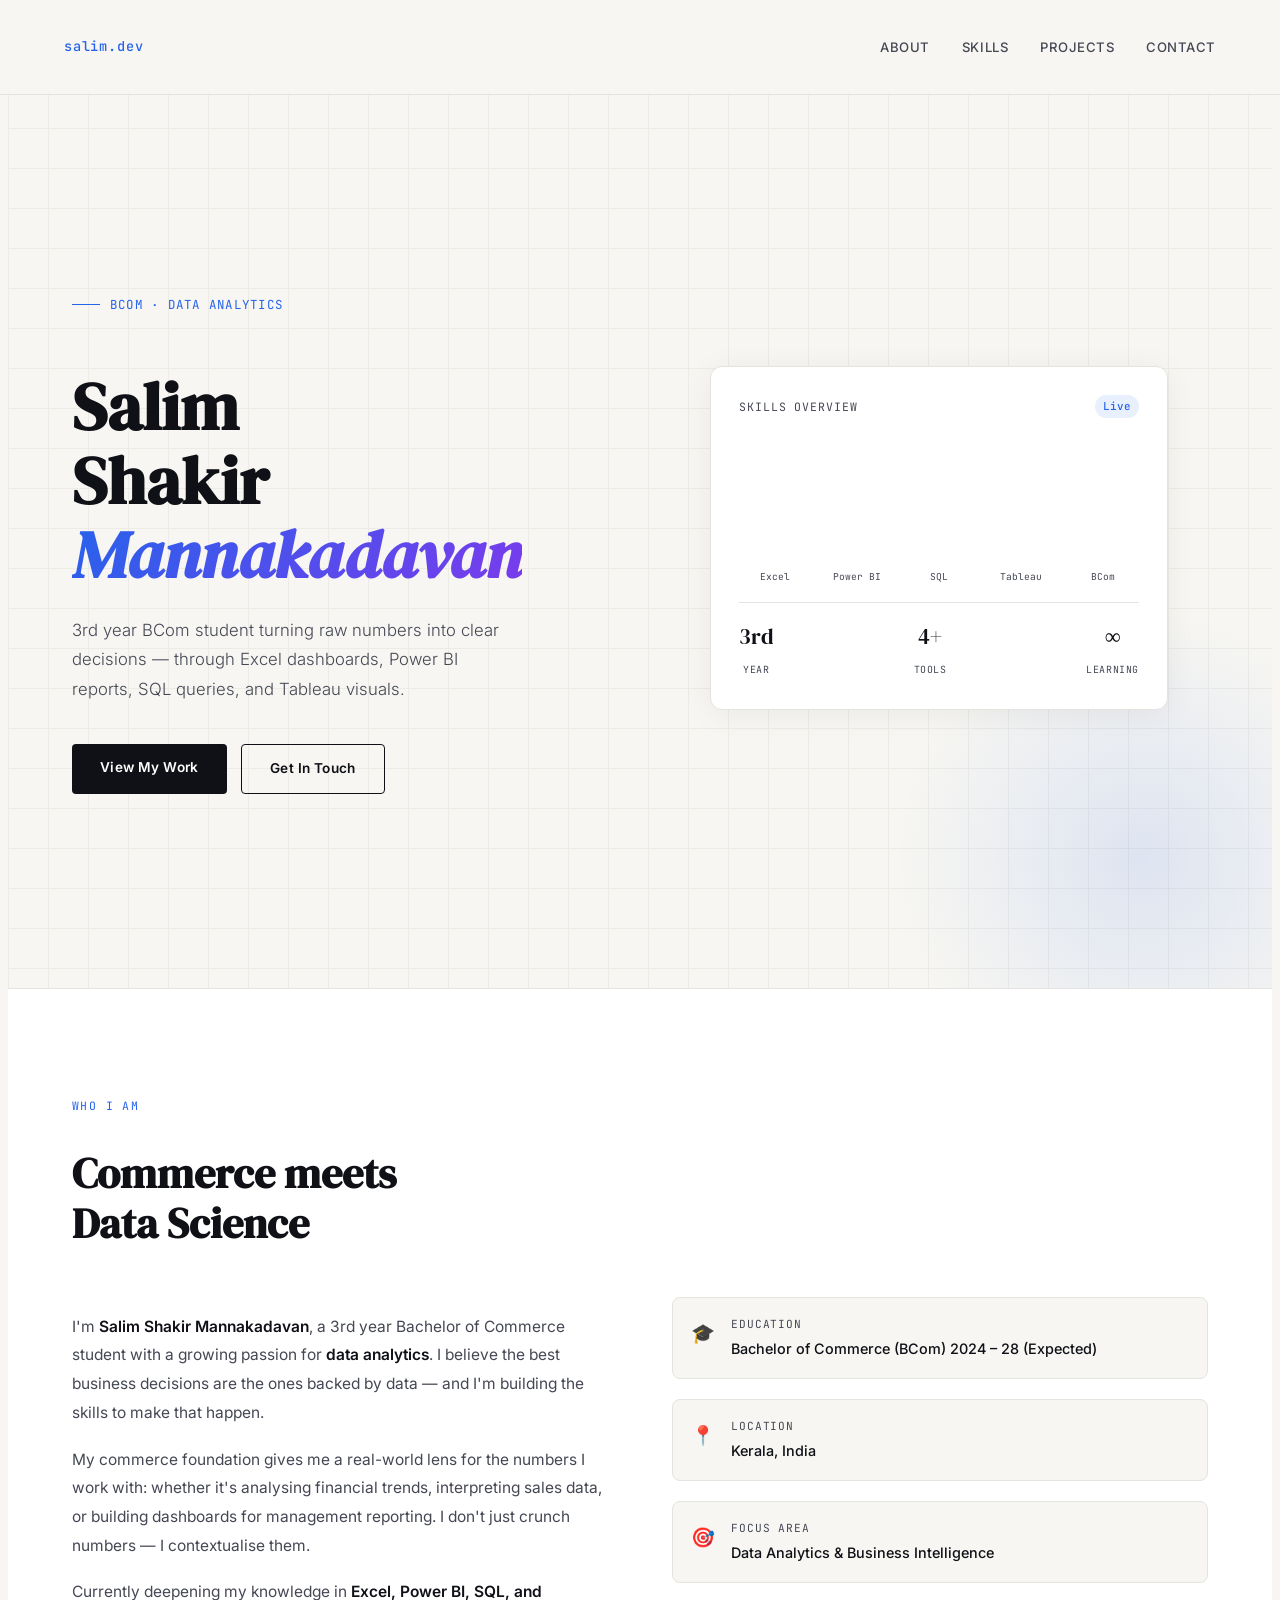
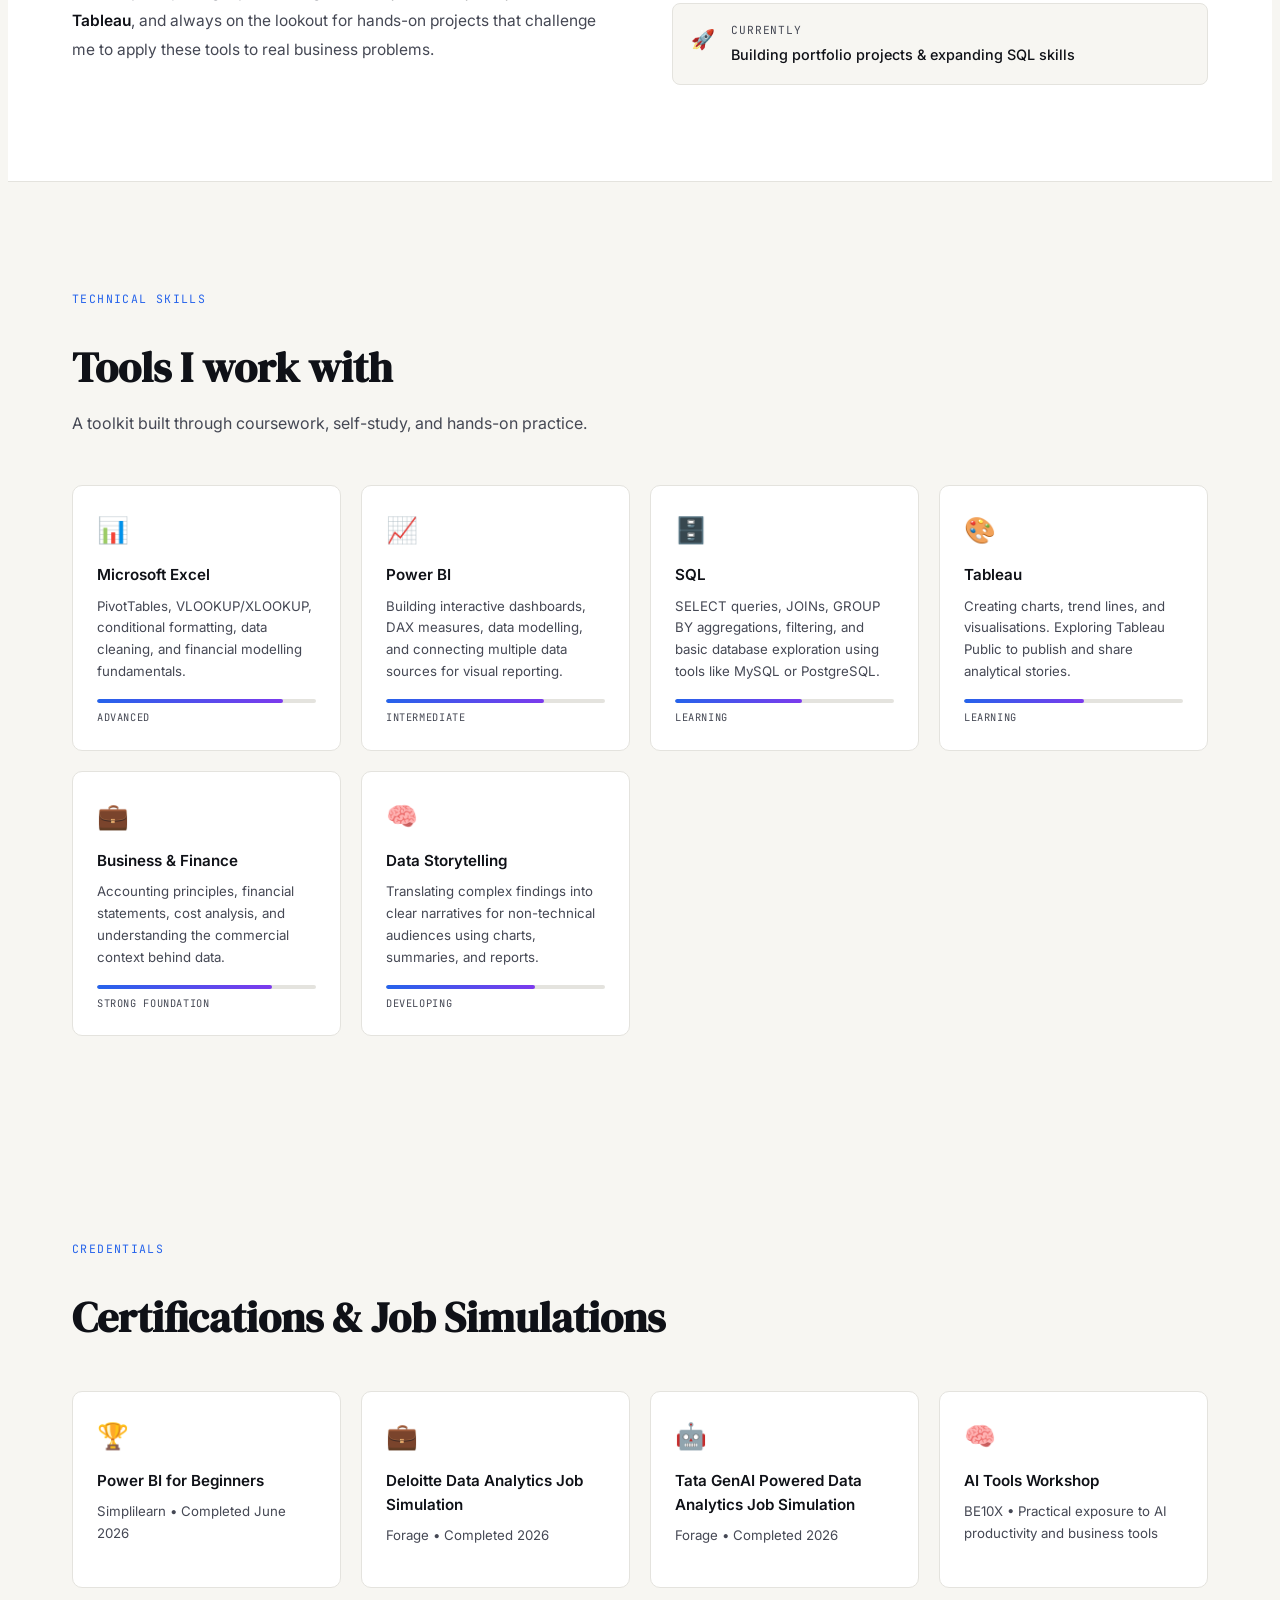
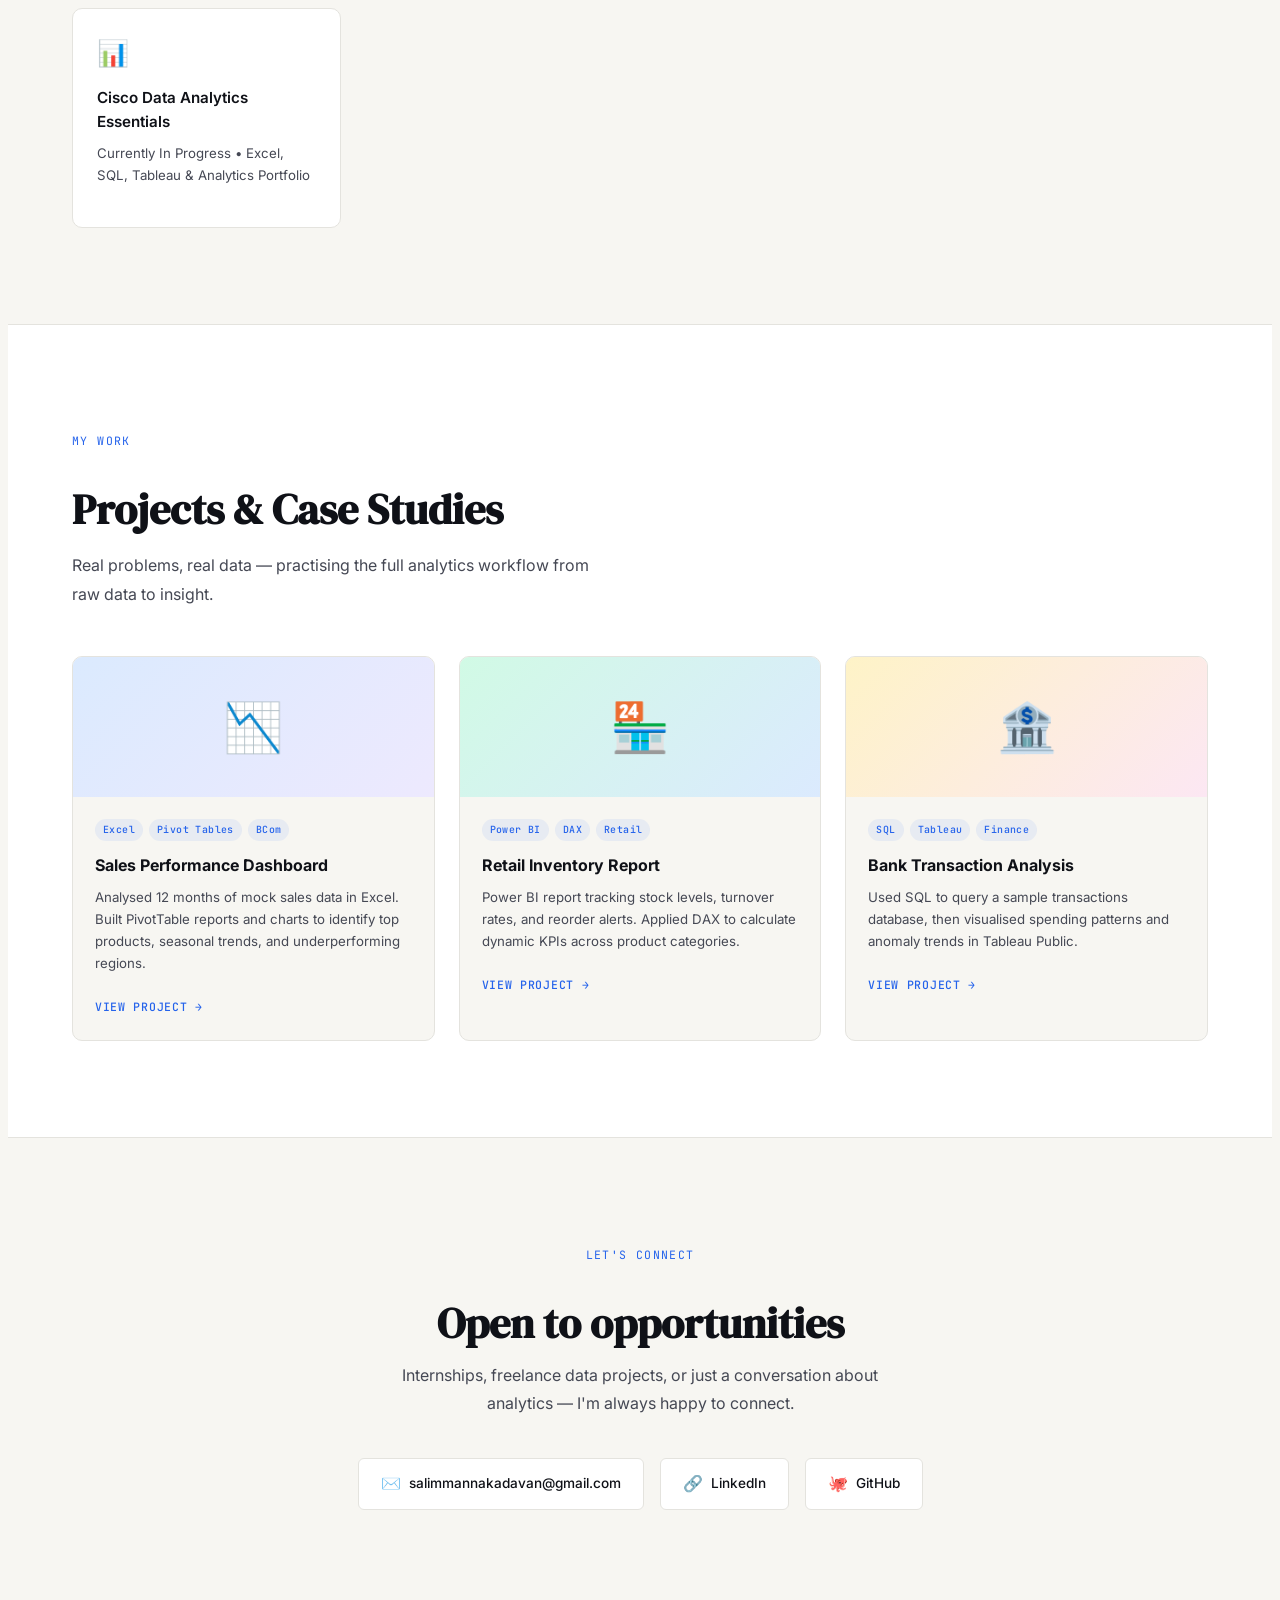
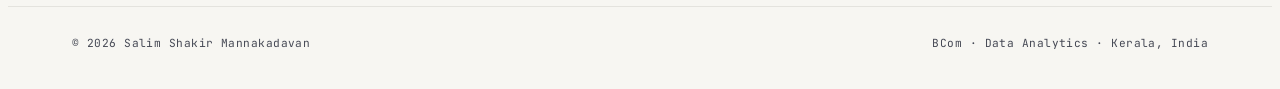
==== commit e8ebe6b0: "Update index.htm" ====
--- a/index.htm
+++ b/index.htm
@@ -179,7 +179,7 @@
     </div>
   </div>
 </section>
-<!-- CERTIFICATES --!>
+<!-- CERTIFICATES -->
 <section id="certifications">
   <p class="section-label">Credentials</p>
   <h2>Certifications & Job Simulations</h2>
@@ -287,6 +287,6 @@
   <span>© 2026 Salim Shakir Mannakadavan</span>
   <span>BCom · Data Analytics · Kerala, India</span>
 </footer>
-
+<script src="script.js"></script>
 </body>
 </html>
--- a/style.css
+++ b/style.css
@@ -0,0 +1,521 @@
+ <style>
+    *, *::before, *::after { box-sizing: border-box; margin: 0; padding: 0; }
+
+    :root {
+      --ink:      #0f1117;
+      --ink-soft: #454854;
+      --bg:       #f7f6f2;
+      --card:     #ffffff;
+      --accent:   #2563eb;
+      --accent2:  #7c3aed;
+      --grid:     #e4e3de;
+      --mono:     'JetBrains Mono', monospace;
+      --serif:    'DM Serif Display', serif;
+      --sans:     'Inter', sans-serif;
+    }
+
+    html { scroll-behavior: smooth; }
+
+    body {
+      font-family: var(--sans);
+      background: var(--bg);
+      color: var(--ink);
+      font-size: 16px;
+      line-height: 1.6;
+      overflow-x: hidden;
+    }
+
+    /* ── NAV ── */
+    nav {
+      position: fixed;
+      top: 0; left: 0; right: 0;
+      z-index: 100;
+      display: flex;
+      justify-content: space-between;
+      align-items: center;
+      padding: 18px 5vw;
+      background: rgba(247,246,242,0.85);
+      backdrop-filter: blur(12px);
+      border-bottom: 1px solid var(--grid);
+    }
+    .nav-logo {
+      font-family: var(--mono);
+      font-size: 0.85rem;
+      letter-spacing: 0.06em;
+      color: var(--accent);
+      text-decoration: none;
+      font-weight: 500;
+    }
+    .nav-links { display: flex; gap: 32px; list-style: none; }
+    .nav-links a {
+      font-size: 0.82rem;
+      font-weight: 500;
+      letter-spacing: 0.04em;
+      text-transform: uppercase;
+      color: var(--ink-soft);
+      text-decoration: none;
+      transition: color 0.2s;
+    }
+    .nav-links a:hover { color: var(--accent); }
+
+    /* ── HERO ── */
+    #hero {
+      min-height: 100vh;
+      display: grid;
+      grid-template-columns: 1fr 1fr;
+      align-items: center;
+      padding: 0 5vw;
+      padding-top: 80px;
+      gap: 60px;
+      position: relative;
+      overflow: hidden;
+    }
+
+    /* Signature element: animated data-grid backdrop */
+    #hero::before {
+      content: '';
+      position: absolute;
+      inset: 0;
+      background-image:
+        linear-gradient(var(--grid) 1px, transparent 1px),
+        linear-gradient(90deg, var(--grid) 1px, transparent 1px);
+      background-size: 40px 40px;
+      opacity: 0.55;
+      z-index: 0;
+    }
+    #hero::after {
+      content: '';
+      position: absolute;
+      bottom: -120px; right: -120px;
+      width: 500px; height: 500px;
+      border-radius: 50%;
+      background: radial-gradient(circle, rgba(37,99,235,0.12) 0%, transparent 70%);
+      z-index: 0;
+    }
+
+    .hero-text { position: relative; z-index: 1; }
+
+    .hero-eyebrow {
+      font-family: var(--mono);
+      font-size: 0.78rem;
+      letter-spacing: 0.1em;
+      text-transform: uppercase;
+      color: var(--accent);
+      margin-bottom: 20px;
+      display: flex;
+      align-items: center;
+      gap: 10px;
+    }
+    .hero-eyebrow::before {
+      content: '';
+      display: block;
+      width: 28px; height: 1px;
+      background: var(--accent);
+    }
+
+    h1 {
+      font-family: var(--serif);
+      font-size: clamp(2.6rem, 5.5vw, 4.2rem);
+      line-height: 1.1;
+      color: var(--ink);
+      margin-bottom: 8px;
+    }
+    h1 em {
+      font-style: italic;
+      background: linear-gradient(135deg, var(--accent), var(--accent2));
+      -webkit-background-clip: text;
+      -webkit-text-fill-color: transparent;
+      background-clip: text;
+    }
+
+    .hero-sub {
+      font-size: 1.05rem;
+      color: var(--ink-soft);
+      max-width: 440px;
+      margin: 24px 0 40px;
+      font-weight: 300;
+      line-height: 1.75;
+    }
+
+    .hero-ctas { display: flex; gap: 14px; flex-wrap: wrap; }
+
+    .btn-primary {
+      display: inline-block;
+      padding: 13px 28px;
+      background: var(--ink);
+      color: #fff;
+      font-size: 0.85rem;
+      font-weight: 600;
+      letter-spacing: 0.03em;
+      text-decoration: none;
+      border-radius: 4px;
+      transition: background 0.2s, transform 0.15s;
+    }
+    .btn-primary:hover { background: var(--accent); transform: translateY(-2px); }
+
+    .btn-ghost {
+      display: inline-block;
+      padding: 13px 28px;
+      border: 1.5px solid var(--ink);
+      color: var(--ink);
+      font-size: 0.85rem;
+      font-weight: 600;
+      letter-spacing: 0.03em;
+      text-decoration: none;
+      border-radius: 4px;
+      transition: border-color 0.2s, color 0.2s, transform 0.15s;
+    }
+    .btn-ghost:hover { border-color: var(--accent); color: var(--accent); transform: translateY(-2px); }
+
+    /* Signature visual: live bar chart in hero */
+    .hero-visual {
+      position: relative;
+      z-index: 1;
+      display: flex;
+      align-items: flex-end;
+      justify-content: center;
+    }
+
+    .chart-wrapper {
+      background: var(--card);
+      border: 1px solid var(--grid);
+      border-radius: 12px;
+      padding: 28px;
+      width: 100%;
+      max-width: 400px;
+      box-shadow: 0 4px 32px rgba(0,0,0,0.06);
+    }
+
+    .chart-header {
+      display: flex;
+      justify-content: space-between;
+      align-items: center;
+      margin-bottom: 24px;
+    }
+    .chart-title {
+      font-family: var(--mono);
+      font-size: 0.72rem;
+      letter-spacing: 0.08em;
+      text-transform: uppercase;
+      color: var(--ink-soft);
+    }
+    .chart-badge {
+      font-family: var(--mono);
+      font-size: 0.68rem;
+      background: rgba(37,99,235,0.1);
+      color: var(--accent);
+      padding: 3px 8px;
+      border-radius: 20px;
+      font-weight: 500;
+    }
+
+    .bars {
+      display: flex;
+      align-items: flex-end;
+      gap: 10px;
+      height: 140px;
+    }
+    .bar-group { flex: 1; display: flex; flex-direction: column; align-items: center; gap: 6px; }
+    .bar {
+      width: 100%;
+      border-radius: 4px 4px 0 0;
+      animation: grow 1.2s cubic-bezier(0.34, 1.56, 0.64, 1) both;
+      transform-origin: bottom;
+    }
+    @keyframes grow {
+      from { transform: scaleY(0); opacity: 0; }
+      to   { transform: scaleY(1); opacity: 1; }
+    }
+    .bar-label {
+      font-family: var(--mono);
+      font-size: 0.6rem;
+      color: var(--ink-soft);
+      text-align: center;
+      line-height: 1.2;
+    }
+
+    .chart-footer {
+      margin-top: 20px;
+      padding-top: 16px;
+      border-top: 1px solid var(--grid);
+      display: flex;
+      justify-content: space-between;
+    }
+    .stat { text-align: center; }
+    .stat-num {
+      font-family: var(--serif);
+      font-size: 1.4rem;
+      color: var(--ink);
+      display: block;
+    }
+    .stat-lbl {
+      font-family: var(--mono);
+      font-size: 0.62rem;
+      color: var(--ink-soft);
+      text-transform: uppercase;
+      letter-spacing: 0.06em;
+    }
+
+    /* ── SECTIONS ── */
+    section { padding: 96px 5vw; }
+
+    .section-label {
+      font-family: var(--mono);
+      font-size: 0.72rem;
+      letter-spacing: 0.12em;
+      text-transform: uppercase;
+      color: var(--accent);
+      margin-bottom: 12px;
+    }
+
+    h2 {
+      font-family: var(--serif);
+      font-size: clamp(1.8rem, 3.5vw, 2.6rem);
+      line-height: 1.2;
+      margin-bottom: 16px;
+    }
+
+    .section-intro {
+      font-size: 1rem;
+      color: var(--ink-soft);
+      max-width: 520px;
+      line-height: 1.8;
+    }
+
+    /* ── ABOUT ── */
+    #about { background: var(--card); border-top: 1px solid var(--grid); border-bottom: 1px solid var(--grid); }
+
+    .about-grid {
+      display: grid;
+      grid-template-columns: 1fr 1fr;
+      gap: 64px;
+      margin-top: 48px;
+      align-items: start;
+    }
+
+    .about-text p {
+      color: var(--ink-soft);
+      line-height: 1.85;
+      font-size: 0.97rem;
+      margin-bottom: 18px;
+    }
+    .about-text p strong { color: var(--ink); font-weight: 600; }
+
+    .about-details { display: flex; flex-direction: column; gap: 20px; }
+    .detail-row {
+      display: flex;
+      gap: 16px;
+      padding: 18px;
+      background: var(--bg);
+      border-radius: 8px;
+      border: 1px solid var(--grid);
+      align-items: flex-start;
+    }
+    .detail-icon {
+      font-size: 1.2rem;
+      flex-shrink: 0;
+      margin-top: 2px;
+    }
+    .detail-key {
+      font-family: var(--mono);
+      font-size: 0.7rem;
+      letter-spacing: 0.08em;
+      text-transform: uppercase;
+      color: var(--ink-soft);
+      margin-bottom: 3px;
+    }
+    .detail-val {
+      font-size: 0.9rem;
+      font-weight: 500;
+      color: var(--ink);
+    }
+
+    /* ── SKILLS ── */
+    #skills { }
+
+    .skills-grid {
+      display: grid;
+      grid-template-columns: repeat(auto-fill, minmax(260px, 1fr));
+      gap: 20px;
+      margin-top: 48px;
+    }
+
+    .skill-card {
+      background: var(--card);
+      border: 1px solid var(--grid);
+      border-radius: 10px;
+      padding: 24px;
+      transition: border-color 0.2s, box-shadow 0.2s, transform 0.2s;
+    }
+    .skill-card:hover {
+      border-color: var(--accent);
+      box-shadow: 0 8px 24px rgba(37,99,235,0.08);
+      transform: translateY(-3px);
+    }
+
+    .skill-icon {
+      font-size: 1.6rem;
+      margin-bottom: 12px;
+    }
+    .skill-name {
+      font-weight: 600;
+      font-size: 0.95rem;
+      margin-bottom: 8px;
+    }
+    .skill-desc {
+      font-size: 0.83rem;
+      color: var(--ink-soft);
+      line-height: 1.65;
+      margin-bottom: 16px;
+    }
+
+    .skill-bar-track {
+      height: 4px;
+      background: var(--grid);
+      border-radius: 2px;
+      overflow: hidden;
+    }
+    .skill-bar-fill {
+      height: 100%;
+      border-radius: 2px;
+      background: linear-gradient(90deg, var(--accent), var(--accent2));
+      animation: fillbar 1.4s cubic-bezier(0.4,0,0.2,1) both;
+    }
+    @keyframes fillbar { from { width: 0 !important; } }
+
+    .skill-level {
+      font-family: var(--mono);
+      font-size: 0.65rem;
+      color: var(--ink-soft);
+      text-transform: uppercase;
+      letter-spacing: 0.06em;
+      margin-top: 6px;
+    }
+
+    /* ── PROJECTS ── */
+    #projects { background: var(--card); border-top: 1px solid var(--grid); border-bottom: 1px solid var(--grid); }
+
+    .projects-grid {
+      display: grid;
+      grid-template-columns: repeat(auto-fill, minmax(300px, 1fr));
+      gap: 24px;
+      margin-top: 48px;
+    }
+
+    .project-card {
+      border: 1px solid var(--grid);
+      border-radius: 10px;
+      overflow: hidden;
+      background: var(--bg);
+      transition: box-shadow 0.2s, transform 0.2s;
+    }
+    .project-card:hover {
+      box-shadow: 0 12px 40px rgba(0,0,0,0.09);
+      transform: translateY(-4px);
+    }
+
+    .project-thumb {
+      height: 140px;
+      display: flex;
+      align-items: center;
+      justify-content: center;
+      font-size: 3rem;
+      position: relative;
+      overflow: hidden;
+    }
+    .project-thumb.blue  { background: linear-gradient(135deg, #dbeafe, #ede9fe); }
+    .project-thumb.green { background: linear-gradient(135deg, #d1fae5, #dbeafe); }
+    .project-thumb.orange{ background: linear-gradient(135deg, #fef3c7, #fce7f3); }
+
+    .project-body { padding: 22px; }
+    .project-tags { display: flex; flex-wrap: wrap; gap: 6px; margin-bottom: 12px; }
+    .tag {
+      font-family: var(--mono);
+      font-size: 0.62rem;
+      padding: 3px 8px;
+      border-radius: 20px;
+      background: rgba(37,99,235,0.08);
+      color: var(--accent);
+      font-weight: 500;
+      letter-spacing: 0.04em;
+    }
+    .project-title {
+      font-weight: 700;
+      font-size: 1rem;
+      margin-bottom: 8px;
+    }
+    .project-desc {
+      font-size: 0.83rem;
+      color: var(--ink-soft);
+      line-height: 1.65;
+      margin-bottom: 18px;
+    }
+    .project-link {
+      font-family: var(--mono);
+      font-size: 0.72rem;
+      font-weight: 500;
+      color: var(--accent);
+      text-decoration: none;
+      letter-spacing: 0.06em;
+      text-transform: uppercase;
+      display: inline-flex;
+      align-items: center;
+      gap: 6px;
+      transition: gap 0.2s;
+    }
+    .project-link:hover { gap: 10px; }
+
+    /* ── CONTACT ── */
+    #contact { text-align: center; }
+    #contact h2 { margin-bottom: 12px; }
+    #contact .section-intro { margin: 0 auto 40px; }
+
+    .contact-links {
+      display: flex;
+      justify-content: center;
+      flex-wrap: wrap;
+      gap: 16px;
+    }
+    .contact-link {
+      display: inline-flex;
+      align-items: center;
+      gap: 8px;
+      padding: 12px 22px;
+      border: 1.5px solid var(--grid);
+      border-radius: 6px;
+      font-size: 0.85rem;
+      font-weight: 500;
+      color: var(--ink);
+      text-decoration: none;
+      background: var(--card);
+      transition: border-color 0.2s, color 0.2s, transform 0.15s;
+    }
+    .contact-link:hover { border-color: var(--accent); color: var(--accent); transform: translateY(-2px); }
+    .contact-link span { font-size: 1rem; }
+
+    /* ── FOOTER ── */
+    footer {
+      padding: 28px 5vw;
+      border-top: 1px solid var(--grid);
+      display: flex;
+      justify-content: space-between;
+      align-items: center;
+      font-family: var(--mono);
+      font-size: 0.7rem;
+      color: var(--ink-soft);
+      letter-spacing: 0.04em;
+    }
+
+    /* ── RESPONSIVE ── */
+    @media (max-width: 768px) {
+      #hero { grid-template-columns: 1fr; padding-top: 100px; }
+      .hero-visual { display: none; }
+      .about-grid { grid-template-columns: 1fr; gap: 36px; }
+      .nav-links { display: none; }
+      footer { flex-direction: column; gap: 8px; text-align: center; }
+    }
+
+    @media (prefers-reduced-motion: reduce) {
+      .bar, .skill-bar-fill { animation: none; }
+    }
+  </style>
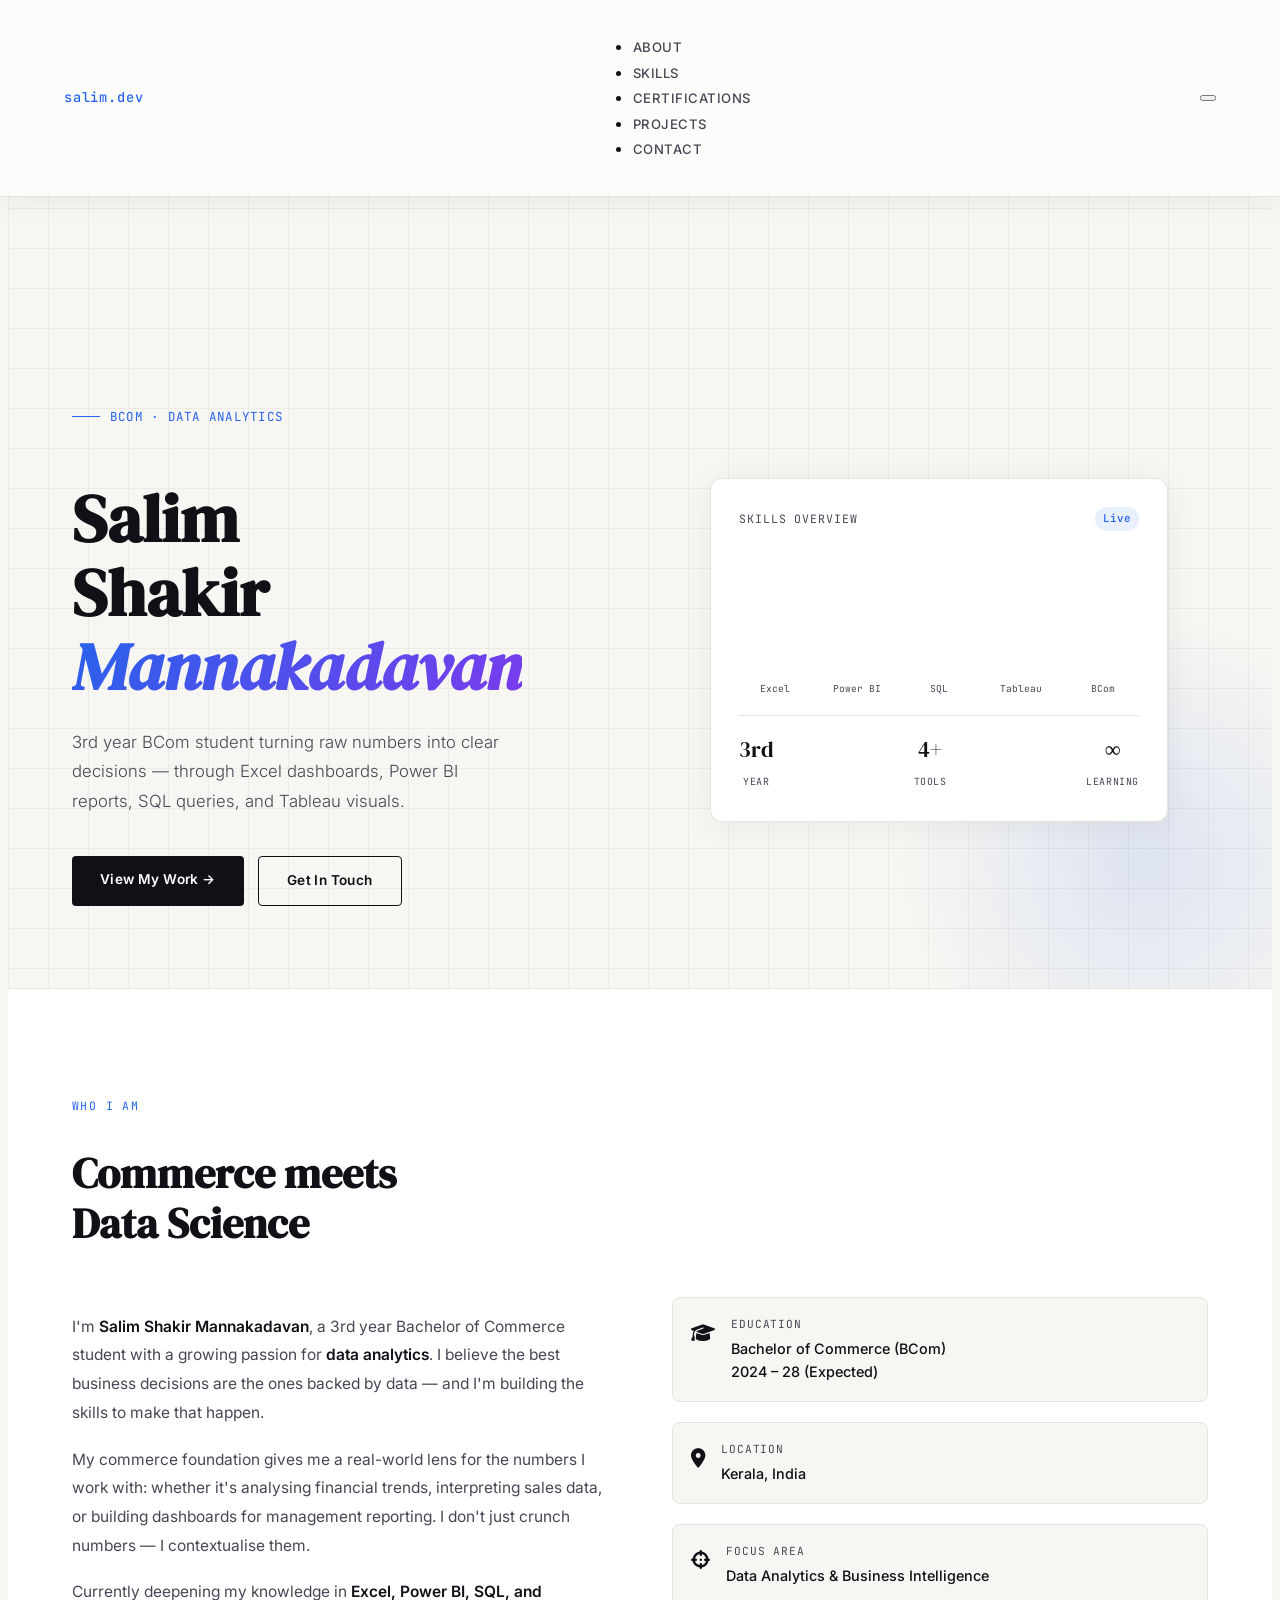
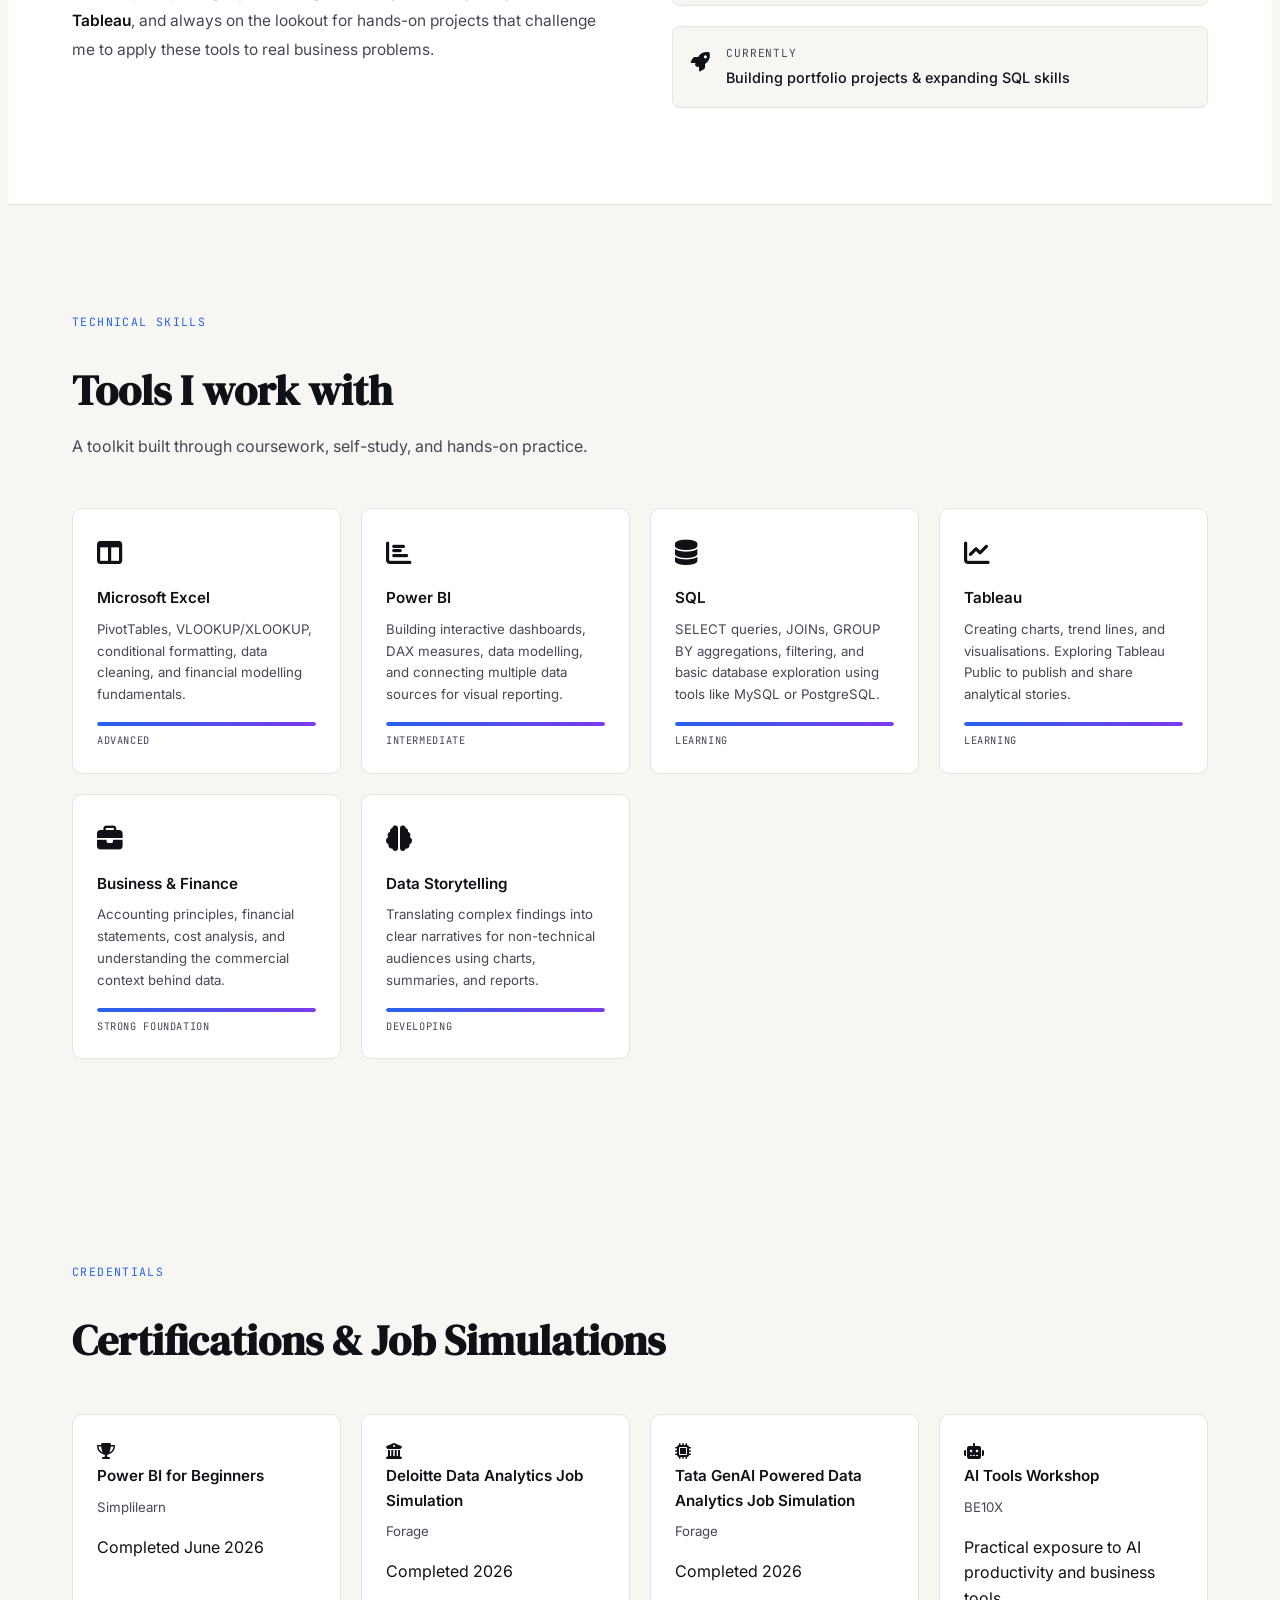
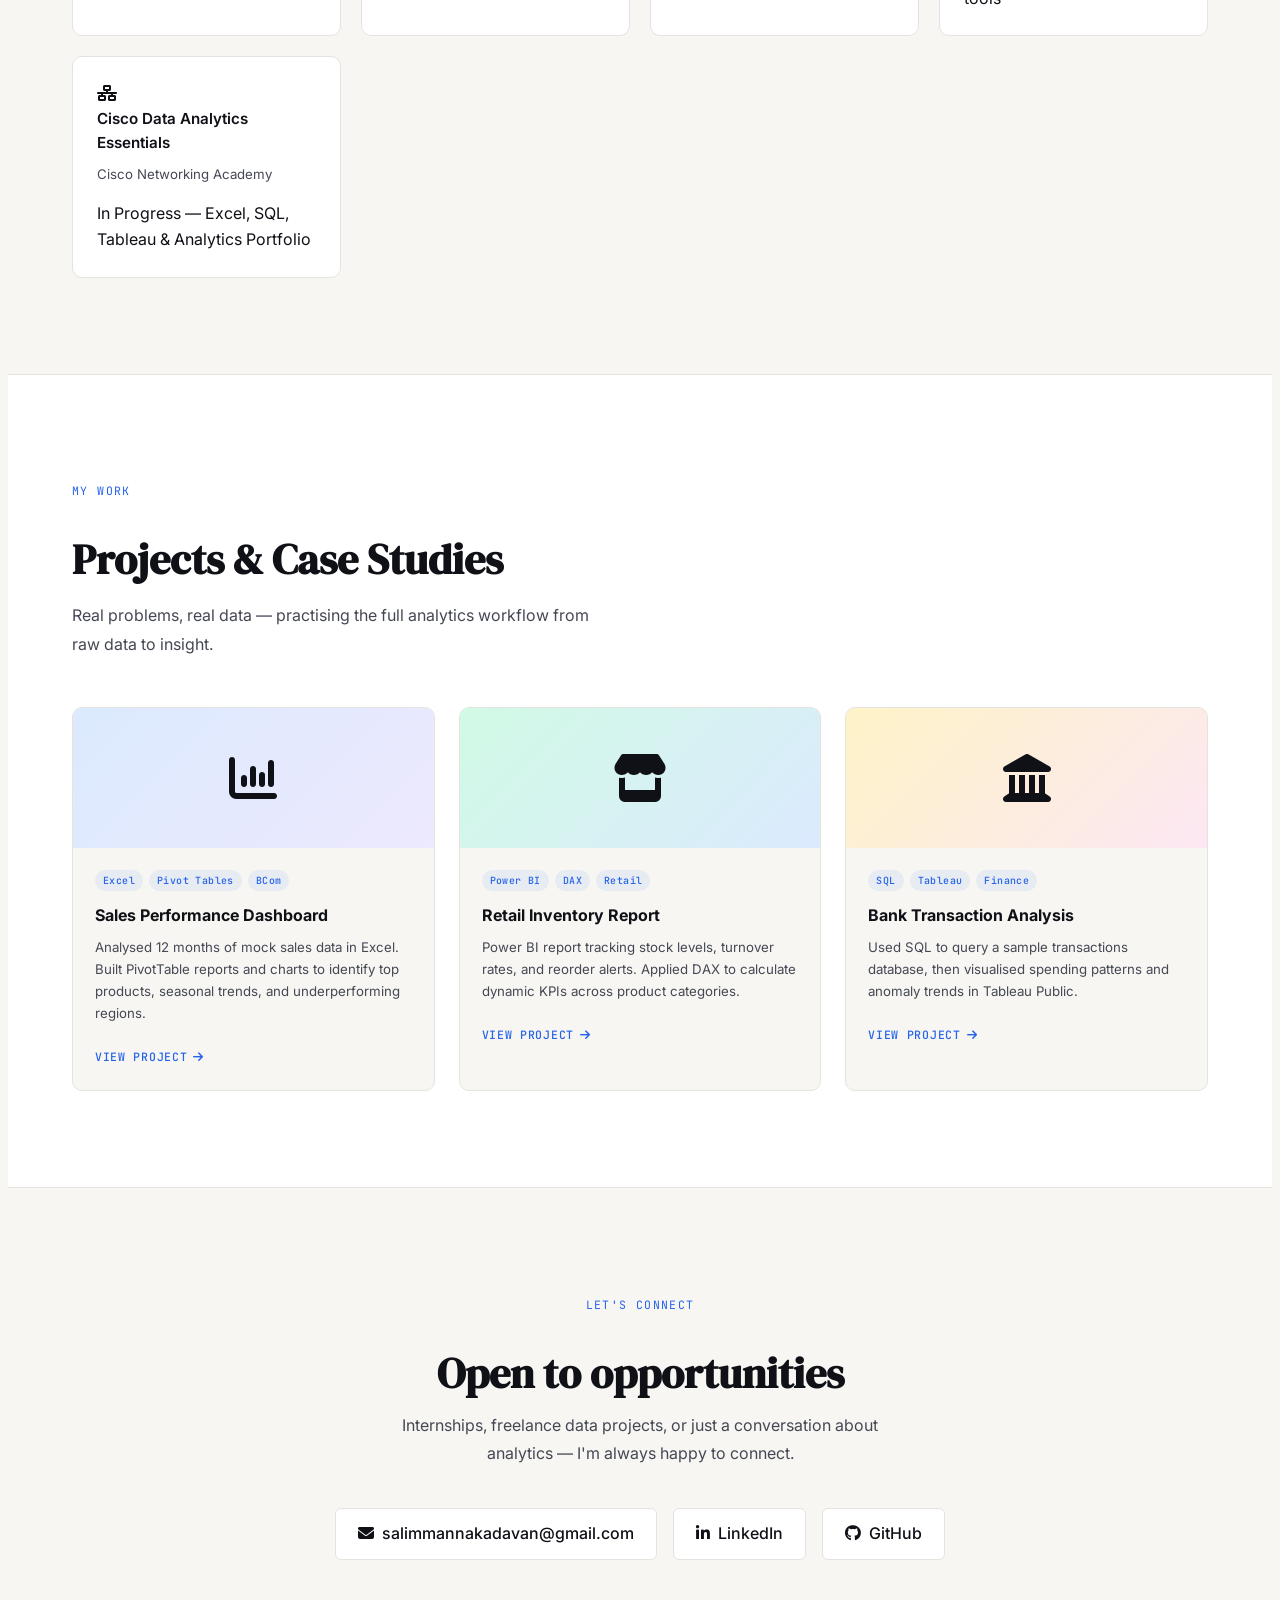
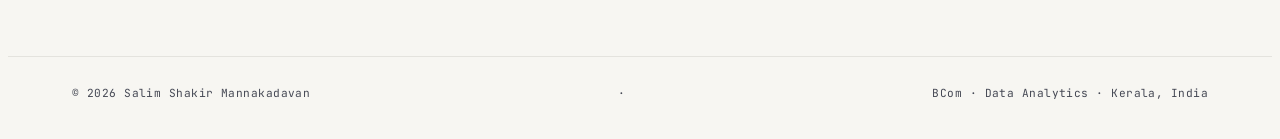
==== commit 35aefe2b: "Update index.htm" ====
--- a/index.htm
+++ b/index.htm
@@ -4,80 +4,133 @@
   <meta charset="UTF-8" />
   <meta name="viewport" content="width=device-width, initial-scale=1.0" />
   <title>Salim Shakir — Data Analytics Portfolio</title>
+
+  <!-- Fonts -->
   <link href="https://fonts.googleapis.com/css2?family=DM+Serif+Display:ital@0;1&family=Inter:wght@300;400;500;600&family=JetBrains+Mono:wght@400;500&display=swap" rel="stylesheet" />
- <link rel="stylesheet" href="style.css">
+
+  <!-- Font Awesome for contact icons -->
+  <link rel="stylesheet" href="https://cdnjs.cloudflare.com/ajax/libs/font-awesome/6.5.1/css/all.min.css" crossorigin="anonymous" referrerpolicy="no-referrer" />
+
+  <!-- Stylesheet -->
+  <link rel="stylesheet" href="style.css" />
 </head>
 <body>
 
-<!-- NAV -->
-<nav>
+<!-- ============================================================
+     NAV
+     ============================================================ -->
+<nav id="navbar">
   <a href="#hero" class="nav-logo">salim.dev</a>
-  <ul class="nav-links">
-    <li><a href="#about">About</a></li>
-    <li><a href="#skills">Skills</a></li>
-    <li><a href="#projects">Projects</a></li>
-    <li><a href="#contact">Contact</a></li>
+
+  <ul class="nav-links" id="navLinks">
+    <li><a href="#about"   data-section="about">About</a></li>
+    <li><a href="#skills"  data-section="skills">Skills</a></li>
+    <li><a href="#certifications" data-section="certifications">Certifications</a></li>
+    <li><a href="#projects" data-section="projects">Projects</a></li>
+    <li><a href="#contact" data-section="contact">Contact</a></li>
   </ul>
+
+  <!-- Mobile hamburger -->
+  <button class="nav-toggle" id="navToggle" aria-label="Toggle navigation">
+    <span></span><span></span><span></span>
+  </button>
 </nav>
 
-<!-- HERO -->
+
+<!-- ============================================================
+     HERO
+     ============================================================ -->
 <section id="hero">
+
+  <!-- Subtle animated orbs in background -->
+  <div class="hero-orb hero-orb--1" aria-hidden="true"></div>
+  <div class="hero-orb hero-orb--2" aria-hidden="true"></div>
+
   <div class="hero-text">
-    <p class="hero-eyebrow">BCom · Data Analytics</p>
-    <h1>Salim<br>Shakir<br><em>Mannakadavan</em></h1>
-    <p class="hero-sub">
+    <!-- Each child gets a staggered reveal via JS adding .is-visible -->
+    <p class="hero-eyebrow reveal-item">BCom · Data Analytics</p>
+
+    <h1 class="reveal-item" style="--reveal-delay:0.1s">
+      Salim<br>
+      Shakir<br>
+      <em>Mannakadavan</em>
+    </h1>
+
+    <p class="hero-sub reveal-item" style="--reveal-delay:0.22s">
       3rd year BCom student turning raw numbers into clear decisions — through Excel dashboards, Power BI reports, SQL queries, and Tableau visuals.
     </p>
-    <div class="hero-ctas">
-      <a href="#projects" class="btn-primary">View My Work</a>
+
+    <div class="hero-ctas reveal-item" style="--reveal-delay:0.34s">
+      <a href="#projects" class="btn-primary">
+        View My Work
+        <span class="btn-arrow" aria-hidden="true">→</span>
+      </a>
       <a href="#contact" class="btn-ghost">Get In Touch</a>
     </div>
   </div>
 
-  <div class="hero-visual">
-    <div class="chart-wrapper">
+  <!-- Floating chart visual -->
+  <div class="hero-visual reveal-item" style="--reveal-delay:0.46s">
+    <div class="chart-wrapper floating">
       <div class="chart-header">
         <span class="chart-title">Skills overview</span>
-        <span class="chart-badge">Live</span>
-      </div>
-      <div class="bars">
+        <span class="chart-badge">
+          <span class="badge-dot" aria-hidden="true"></span>Live
+        </span>
+      </div>
+
+      <div class="bars" role="img" aria-label="Bar chart showing skill proficiency levels">
         <div class="bar-group">
-          <div class="bar" style="height:88%; background: linear-gradient(180deg,#2563eb,#1d4ed8); animation-delay:0.1s"></div>
+          <div class="bar" style="--bar-height:88%; background: linear-gradient(180deg,#2563eb,#1d4ed8); --bar-delay:0.1s"></div>
           <span class="bar-label">Excel</span>
         </div>
         <div class="bar-group">
-          <div class="bar" style="height:78%; background: linear-gradient(180deg,#7c3aed,#6d28d9); animation-delay:0.25s"></div>
+          <div class="bar" style="--bar-height:78%; background: linear-gradient(180deg,#7c3aed,#6d28d9); --bar-delay:0.25s"></div>
           <span class="bar-label">Power BI</span>
         </div>
         <div class="bar-group">
-          <div class="bar" style="height:62%; background: linear-gradient(180deg,#2563eb,#7c3aed); animation-delay:0.4s"></div>
+          <div class="bar" style="--bar-height:62%; background: linear-gradient(180deg,#2563eb,#7c3aed); --bar-delay:0.4s"></div>
           <span class="bar-label">SQL</span>
         </div>
         <div class="bar-group">
-          <div class="bar" style="height:60%; background: linear-gradient(180deg,#7c3aed,#2563eb); animation-delay:0.55s"></div>
+          <div class="bar" style="--bar-height:60%; background: linear-gradient(180deg,#7c3aed,#2563eb); --bar-delay:0.55s"></div>
           <span class="bar-label">Tableau</span>
         </div>
         <div class="bar-group">
-          <div class="bar" style="height:72%; background: linear-gradient(180deg,#1d4ed8,#7c3aed); animation-delay:0.7s"></div>
+          <div class="bar" style="--bar-height:72%; background: linear-gradient(180deg,#1d4ed8,#7c3aed); --bar-delay:0.7s"></div>
           <span class="bar-label">BCom</span>
         </div>
       </div>
+
       <div class="chart-footer">
-        <div class="stat"><span class="stat-num">3rd</span><span class="stat-lbl">Year</span></div>
-        <div class="stat"><span class="stat-num">4+</span><span class="stat-lbl">Tools</span></div>
-        <div class="stat"><span class="stat-num">∞</span><span class="stat-lbl">Learning</span></div>
-      </div>
-    </div>
-  </div>
-</section>
-
-<!-- ABOUT -->
+        <div class="stat">
+          <span class="stat-num">3rd</span>
+          <span class="stat-lbl">Year</span>
+        </div>
+        <div class="stat">
+          <span class="stat-num">4+</span>
+          <span class="stat-lbl">Tools</span>
+        </div>
+        <div class="stat">
+          <span class="stat-num">∞</span>
+          <span class="stat-lbl">Learning</span>
+        </div>
+      </div>
+    </div>
+  </div>
+
+</section>
+
+
+<!-- ============================================================
+     ABOUT
+     ============================================================ -->
 <section id="about">
-  <p class="section-label">Who I Am</p>
-  <h2>Commerce meets<br>Data Science</h2>
+  <p class="section-label reveal-up">Who I Am</p>
+  <h2 class="reveal-up" style="--reveal-delay:0.05s">Commerce meets<br>Data Science</h2>
 
   <div class="about-grid">
-    <div class="about-text">
+    <div class="about-text reveal-up" style="--reveal-delay:0.1s">
       <p>
         I'm <strong>Salim Shakir Mannakadavan</strong>, a 3rd year Bachelor of Commerce student with a growing passion for <strong>data analytics</strong>. I believe the best business decisions are the ones backed by data — and I'm building the skills to make that happen.
       </p>
@@ -90,30 +143,41 @@
     </div>
 
     <div class="about-details">
-      <div class="detail-row">
-        <div class="detail-icon">🎓</div>
+      <!-- Each detail-row gets staggered via CSS nth-child -->
+      <div class="detail-row reveal-up" style="--reveal-delay:0.15s">
+        <div class="detail-icon" aria-hidden="true">
+          <i class="fa-solid fa-graduation-cap"></i>
+        </div>
         <div>
           <div class="detail-key">Education</div>
-          <div class="detail-val">Bachelor of Commerce (BCom)
-2024 – 28 (Expected)</div>
-        </div>
-      </div>
-      <div class="detail-row">
-        <div class="detail-icon">📍</div>
+          <div class="detail-val">Bachelor of Commerce (BCom)<br>2024 – 28 (Expected)</div>
+        </div>
+      </div>
+
+      <div class="detail-row reveal-up" style="--reveal-delay:0.2s">
+        <div class="detail-icon" aria-hidden="true">
+          <i class="fa-solid fa-location-dot"></i>
+        </div>
         <div>
           <div class="detail-key">Location</div>
           <div class="detail-val">Kerala, India</div>
         </div>
       </div>
-      <div class="detail-row">
-        <div class="detail-icon">🎯</div>
+
+      <div class="detail-row reveal-up" style="--reveal-delay:0.25s">
+        <div class="detail-icon" aria-hidden="true">
+          <i class="fa-solid fa-crosshairs"></i>
+        </div>
         <div>
           <div class="detail-key">Focus Area</div>
           <div class="detail-val">Data Analytics &amp; Business Intelligence</div>
         </div>
       </div>
-      <div class="detail-row">
-        <div class="detail-icon">🚀</div>
+
+      <div class="detail-row reveal-up" style="--reveal-delay:0.3s">
+        <div class="detail-icon" aria-hidden="true">
+          <i class="fa-solid fa-rocket"></i>
+        </div>
         <div>
           <div class="detail-key">Currently</div>
           <div class="detail-val">Building portfolio projects &amp; expanding SQL skills</div>
@@ -123,110 +187,144 @@
   </div>
 </section>
 
-<!-- SKILLS -->
+
+<!-- ============================================================
+     SKILLS
+     ============================================================ -->
 <section id="skills">
-  <p class="section-label">Technical Skills</p>
-  <h2>Tools I work with</h2>
-  <p class="section-intro">A toolkit built through coursework, self-study, and hands-on practice.</p>
+  <p class="section-label reveal-up">Technical Skills</p>
+  <h2 class="reveal-up" style="--reveal-delay:0.05s">Tools I work with</h2>
+  <p class="section-intro reveal-up" style="--reveal-delay:0.1s">A toolkit built through coursework, self-study, and hands-on practice.</p>
 
   <div class="skills-grid">
-    <div class="skill-card">
-      <div class="skill-icon">📊</div>
+
+    <div class="skill-card reveal-up" style="--reveal-delay:0.1s">
+      <div class="skill-icon" aria-hidden="true"><i class="fa-solid fa-table-columns"></i></div>
       <div class="skill-name">Microsoft Excel</div>
       <div class="skill-desc">PivotTables, VLOOKUP/XLOOKUP, conditional formatting, data cleaning, and financial modelling fundamentals.</div>
-      <div class="skill-bar-track"><div class="skill-bar-fill" style="width:85%"></div></div>
+      <div class="skill-bar-track" role="progressbar" aria-valuenow="85" aria-valuemin="0" aria-valuemax="100" aria-label="Excel proficiency 85%">
+        <div class="skill-bar-fill" data-width="85%"></div>
+      </div>
       <div class="skill-level">Advanced</div>
     </div>
 
-    <div class="skill-card">
-      <div class="skill-icon">📈</div>
+    <div class="skill-card reveal-up" style="--reveal-delay:0.15s">
+      <div class="skill-icon" aria-hidden="true"><i class="fa-solid fa-chart-bar"></i></div>
       <div class="skill-name">Power BI</div>
       <div class="skill-desc">Building interactive dashboards, DAX measures, data modelling, and connecting multiple data sources for visual reporting.</div>
-      <div class="skill-bar-track"><div class="skill-bar-fill" style="width:72%"></div></div>
+      <div class="skill-bar-track" role="progressbar" aria-valuenow="72" aria-valuemin="0" aria-valuemax="100" aria-label="Power BI proficiency 72%">
+        <div class="skill-bar-fill" data-width="72%"></div>
+      </div>
       <div class="skill-level">Intermediate</div>
     </div>
 
-    <div class="skill-card">
-      <div class="skill-icon">🗄️</div>
+    <div class="skill-card reveal-up" style="--reveal-delay:0.2s">
+      <div class="skill-icon" aria-hidden="true"><i class="fa-solid fa-database"></i></div>
       <div class="skill-name">SQL</div>
       <div class="skill-desc">SELECT queries, JOINs, GROUP BY aggregations, filtering, and basic database exploration using tools like MySQL or PostgreSQL.</div>
-      <div class="skill-bar-track"><div class="skill-bar-fill" style="width:58%"></div></div>
+      <div class="skill-bar-track" role="progressbar" aria-valuenow="58" aria-valuemin="0" aria-valuemax="100" aria-label="SQL proficiency 58%">
+        <div class="skill-bar-fill" data-width="58%"></div>
+      </div>
       <div class="skill-level">Learning</div>
     </div>
 
-    <div class="skill-card">
-      <div class="skill-icon">🎨</div>
+    <div class="skill-card reveal-up" style="--reveal-delay:0.25s">
+      <div class="skill-icon" aria-hidden="true"><i class="fa-solid fa-chart-line"></i></div>
       <div class="skill-name">Tableau</div>
       <div class="skill-desc">Creating charts, trend lines, and visualisations. Exploring Tableau Public to publish and share analytical stories.</div>
-      <div class="skill-bar-track"><div class="skill-bar-fill" style="width:55%"></div></div>
+      <div class="skill-bar-track" role="progressbar" aria-valuenow="55" aria-valuemin="0" aria-valuemax="100" aria-label="Tableau proficiency 55%">
+        <div class="skill-bar-fill" data-width="55%"></div>
+      </div>
       <div class="skill-level">Learning</div>
     </div>
 
-    <div class="skill-card">
-      <div class="skill-icon">💼</div>
+    <div class="skill-card reveal-up" style="--reveal-delay:0.3s">
+      <div class="skill-icon" aria-hidden="true"><i class="fa-solid fa-briefcase"></i></div>
       <div class="skill-name">Business &amp; Finance</div>
       <div class="skill-desc">Accounting principles, financial statements, cost analysis, and understanding the commercial context behind data.</div>
-      <div class="skill-bar-track"><div class="skill-bar-fill" style="width:80%"></div></div>
+      <div class="skill-bar-track" role="progressbar" aria-valuenow="80" aria-valuemin="0" aria-valuemax="100" aria-label="Business & Finance proficiency 80%">
+        <div class="skill-bar-fill" data-width="80%"></div>
+      </div>
       <div class="skill-level">Strong Foundation</div>
     </div>
 
-    <div class="skill-card">
-      <div class="skill-icon">🧠</div>
+    <div class="skill-card reveal-up" style="--reveal-delay:0.35s">
+      <div class="skill-icon" aria-hidden="true"><i class="fa-solid fa-brain"></i></div>
       <div class="skill-name">Data Storytelling</div>
       <div class="skill-desc">Translating complex findings into clear narratives for non-technical audiences using charts, summaries, and reports.</div>
-      <div class="skill-bar-track"><div class="skill-bar-fill" style="width:68%"></div></div>
+      <div class="skill-bar-track" role="progressbar" aria-valuenow="68" aria-valuemin="0" aria-valuemax="100" aria-label="Data Storytelling proficiency 68%">
+        <div class="skill-bar-fill" data-width="68%"></div>
+      </div>
       <div class="skill-level">Developing</div>
     </div>
-  </div>
-</section>
-<!-- CERTIFICATES -->
+
+  </div>
+</section>
+
+
+<!-- ============================================================
+     CERTIFICATIONS
+     ============================================================ -->
 <section id="certifications">
-  <p class="section-label">Credentials</p>
-  <h2>Certifications & Job Simulations</h2>
-
-  <div class="skills-grid">
-
-    <div class="skill-card">
-      <div class="skill-icon">🏆</div>
+  <p class="section-label reveal-up">Credentials</p>
+  <h2 class="reveal-up" style="--reveal-delay:0.05s">Certifications &amp; Job Simulations</h2>
+
+  <div class="skills-grid certs-grid">
+
+    <div class="skill-card cert-card reveal-up" style="--reveal-delay:0.1s">
+      <div class="cert-badge" aria-hidden="true"><i class="fa-solid fa-trophy"></i></div>
       <div class="skill-name">Power BI for Beginners</div>
-      <div class="skill-desc">Simplilearn • Completed June 2026</div>
-    </div>
-
-    <div class="skill-card">
-      <div class="skill-icon">💼</div>
+      <div class="skill-desc">Simplilearn</div>
+      <div class="cert-meta">Completed June 2026</div>
+    </div>
+
+    <div class="skill-card cert-card reveal-up" style="--reveal-delay:0.15s">
+      <div class="cert-badge" aria-hidden="true"><i class="fa-solid fa-building-columns"></i></div>
       <div class="skill-name">Deloitte Data Analytics Job Simulation</div>
-      <div class="skill-desc">Forage • Completed 2026</div>
-    </div>
-
-    <div class="skill-card">
-      <div class="skill-icon">🤖</div>
+      <div class="skill-desc">Forage</div>
+      <div class="cert-meta">Completed 2026</div>
+    </div>
+
+    <div class="skill-card cert-card reveal-up" style="--reveal-delay:0.2s">
+      <div class="cert-badge" aria-hidden="true"><i class="fa-solid fa-microchip"></i></div>
       <div class="skill-name">Tata GenAI Powered Data Analytics Job Simulation</div>
-      <div class="skill-desc">Forage • Completed 2026</div>
-    </div>
-
-    <div class="skill-card">
-      <div class="skill-icon">🧠</div>
+      <div class="skill-desc">Forage</div>
+      <div class="cert-meta">Completed 2026</div>
+    </div>
+
+    <div class="skill-card cert-card reveal-up" style="--reveal-delay:0.25s">
+      <div class="cert-badge" aria-hidden="true"><i class="fa-solid fa-robot"></i></div>
       <div class="skill-name">AI Tools Workshop</div>
-      <div class="skill-desc">BE10X • Practical exposure to AI productivity and business tools</div>
-    </div>
-
-    <div class="skill-card">
-      <div class="skill-icon">📊</div>
+      <div class="skill-desc">BE10X</div>
+      <div class="cert-meta">Practical exposure to AI productivity and business tools</div>
+    </div>
+
+    <div class="skill-card cert-card reveal-up" style="--reveal-delay:0.3s">
+      <div class="cert-badge" aria-hidden="true"><i class="fa-solid fa-network-wired"></i></div>
       <div class="skill-name">Cisco Data Analytics Essentials</div>
-      <div class="skill-desc">Currently In Progress • Excel, SQL, Tableau & Analytics Portfolio</div>
-    </div>
-
-  </div>
-</section>
-<!-- PROJECTS -->
+      <div class="skill-desc">Cisco Networking Academy</div>
+      <div class="cert-meta in-progress">In Progress — Excel, SQL, Tableau &amp; Analytics Portfolio</div>
+    </div>
+
+  </div>
+</section>
+
+
+<!-- ============================================================
+     PROJECTS
+     ============================================================ -->
 <section id="projects">
-  <p class="section-label">My Work</p>
-  <h2>Projects &amp; Case Studies</h2>
-  <p class="section-intro">Real problems, real data — practising the full analytics workflow from raw data to insight.</p>
+  <p class="section-label reveal-up">My Work</p>
+  <h2 class="reveal-up" style="--reveal-delay:0.05s">Projects &amp; Case Studies</h2>
+  <p class="section-intro reveal-up" style="--reveal-delay:0.1s">Real problems, real data — practising the full analytics workflow from raw data to insight.</p>
 
   <div class="projects-grid">
-    <div class="project-card">
-      <div class="project-thumb blue">📉</div>
+
+    <div class="project-card reveal-up" style="--reveal-delay:0.1s">
+      <div class="project-thumb blue" aria-hidden="true">
+        <i class="fa-solid fa-chart-column project-thumb-icon"></i>
+        <div class="project-thumb-glow"></div>
+      </div>
       <div class="project-body">
         <div class="project-tags">
           <span class="tag">Excel</span>
@@ -235,12 +333,20 @@
         </div>
         <div class="project-title">Sales Performance Dashboard</div>
         <div class="project-desc">Analysed 12 months of mock sales data in Excel. Built PivotTable reports and charts to identify top products, seasonal trends, and underperforming regions.</div>
-        <a href="#" class="project-link">View project →</a>
-      </div>
-    </div>
-
-    <div class="project-card">
-      <div class="project-thumb green">🏪</div>
+        <a href="#" class="project-link">
+          View project
+          <span class="project-arrow" aria-hidden="true">
+            <i class="fa-solid fa-arrow-right"></i>
+          </span>
+        </a>
+      </div>
+    </div>
+
+    <div class="project-card reveal-up" style="--reveal-delay:0.18s">
+      <div class="project-thumb green" aria-hidden="true">
+        <i class="fa-solid fa-store project-thumb-icon"></i>
+        <div class="project-thumb-glow"></div>
+      </div>
       <div class="project-body">
         <div class="project-tags">
           <span class="tag">Power BI</span>
@@ -249,12 +355,20 @@
         </div>
         <div class="project-title">Retail Inventory Report</div>
         <div class="project-desc">Power BI report tracking stock levels, turnover rates, and reorder alerts. Applied DAX to calculate dynamic KPIs across product categories.</div>
-        <a href="#" class="project-link">View project →</a>
-      </div>
-    </div>
-
-    <div class="project-card">
-      <div class="project-thumb orange">🏦</div>
+        <a href="#" class="project-link">
+          View project
+          <span class="project-arrow" aria-hidden="true">
+            <i class="fa-solid fa-arrow-right"></i>
+          </span>
+        </a>
+      </div>
+    </div>
+
+    <div class="project-card reveal-up" style="--reveal-delay:0.26s">
+      <div class="project-thumb orange" aria-hidden="true">
+        <i class="fa-solid fa-landmark project-thumb-icon"></i>
+        <div class="project-thumb-glow"></div>
+      </div>
       <div class="project-body">
         <div class="project-tags">
           <span class="tag">SQL</span>
@@ -263,30 +377,59 @@
         </div>
         <div class="project-title">Bank Transaction Analysis</div>
         <div class="project-desc">Used SQL to query a sample transactions database, then visualised spending patterns and anomaly trends in Tableau Public.</div>
-        <a href="#" class="project-link">View project →</a>
-      </div>
-    </div>
-  </div>
-</section>
-
-<!-- CONTACT -->
+        <a href="#" class="project-link">
+          View project
+          <span class="project-arrow" aria-hidden="true">
+            <i class="fa-solid fa-arrow-right"></i>
+          </span>
+        </a>
+      </div>
+    </div>
+
+  </div>
+</section>
+
+
+<!-- ============================================================
+     CONTACT
+     ============================================================ -->
 <section id="contact">
-  <p class="section-label">Let's Connect</p>
-  <h2>Open to opportunities</h2>
-  <p class="section-intro">Internships, freelance data projects, or just a conversation about analytics — I'm always happy to connect.</p>
-
-  <div class="contact-links">
-    <a href="mailto:salimmannakadavan@gmail.com" class="contact-link"><span>✉️</span> salimmannakadavan@gmail.com</a>
-    <a href="https://www.linkedin.com/in/salimmannakadavan/" target="_blank" class="contact-link"><span>🔗</span> LinkedIn</a>
-    <a href="https://github.com/SalimShakir" target="_blank" class="contact-link"><span>🐙</span> GitHub</a>
-  </div>
-</section>
-
-<!-- FOOTER -->
+  <p class="section-label reveal-up">Let's Connect</p>
+  <h2 class="reveal-up" style="--reveal-delay:0.05s">Open to opportunities</h2>
+  <p class="section-intro reveal-up" style="--reveal-delay:0.1s">Internships, freelance data projects, or just a conversation about analytics — I'm always happy to connect.</p>
+
+  <div class="contact-links reveal-up" style="--reveal-delay:0.18s">
+
+    <a href="mailto:salimmannakadavan@gmail.com" class="contact-link contact-link--email">
+      <span class="contact-icon" aria-hidden="true"><i class="fa-solid fa-envelope"></i></span>
+      <span class="contact-label">salimmannakadavan@gmail.com</span>
+    </a>
+
+    <a href="https://www.linkedin.com/in/salimmannakadavan/" target="_blank" rel="noopener noreferrer" class="contact-link contact-link--linkedin">
+      <span class="contact-icon" aria-hidden="true"><i class="fa-brands fa-linkedin-in"></i></span>
+      <span class="contact-label">LinkedIn</span>
+    </a>
+
+    <a href="https://github.com/SalimShakir" target="_blank" rel="noopener noreferrer" class="contact-link contact-link--github">
+      <span class="contact-icon" aria-hidden="true"><i class="fa-brands fa-github"></i></span>
+      <span class="contact-label">GitHub</span>
+    </a>
+
+  </div>
+</section>
+
+
+<!-- ============================================================
+     FOOTER
+     ============================================================ -->
 <footer>
   <span>© 2026 Salim Shakir Mannakadavan</span>
-  <span>BCom · Data Analytics · Kerala, India</span>
+  <span class="footer-sep" aria-hidden="true">·</span>
+  <span class="footer-sub">BCom · Data Analytics · Kerala, India</span>
 </footer>
+
+
+<!-- Script -->
 <script src="script.js"></script>
 </body>
 </html>
--- a/style.css
+++ b/style.css
@@ -34,8 +34,13 @@
       justify-content: space-between;
       align-items: center;
       padding: 18px 5vw;
-      background: rgba(247,246,242,0.85);
-      backdrop-filter: blur(12px);
+      background:rgba(255,255,255,.65);
+
+backdrop-filter:blur(18px);
+
+-webkit-backdrop-filter:blur(18px);
+
+box-shadow:0 6px 25px rgba(0,0,0,.05);
       border-bottom: 1px solid var(--grid);
     }
     .nav-logo {
@@ -46,18 +51,51 @@
       text-decoration: none;
       font-weight: 500;
     }
-    .nav-links { display: flex; gap: 32px; list-style: none; }
-    .nav-links a {
-      font-size: 0.82rem;
-      font-weight: 500;
-      letter-spacing: 0.04em;
-      text-transform: uppercase;
-      color: var(--ink-soft);
-      text-decoration: none;
-      transition: color 0.2s;
-    }
-    .nav-links a:hover { color: var(--accent); }
-
+    .nav-links a{
+    position:relative;
+    font-size:.82rem;
+    font-weight:500;
+    letter-spacing:.04em;
+    text-transform:uppercase;
+    color:var(--ink-soft);
+    text-decoration:none;
+
+    transition:.35s;
+}
+
+.nav-links a:hover{
+    color:var(--accent);
+}
+
+.nav-links a::after{
+
+content:"";
+
+position:absolute;
+
+left:50%;
+
+bottom:-7px;
+
+width:0;
+
+height:2px;
+
+background:linear-gradient(90deg,var(--accent),var(--accent2));
+
+transform:translateX(-50%);
+
+transition:.35s;
+
+border-radius:10px;
+
+}
+
+.nav-links a:hover::after{
+
+width:100%;
+
+}
     /* ── HERO ── */
     #hero {
       min-height: 100vh;
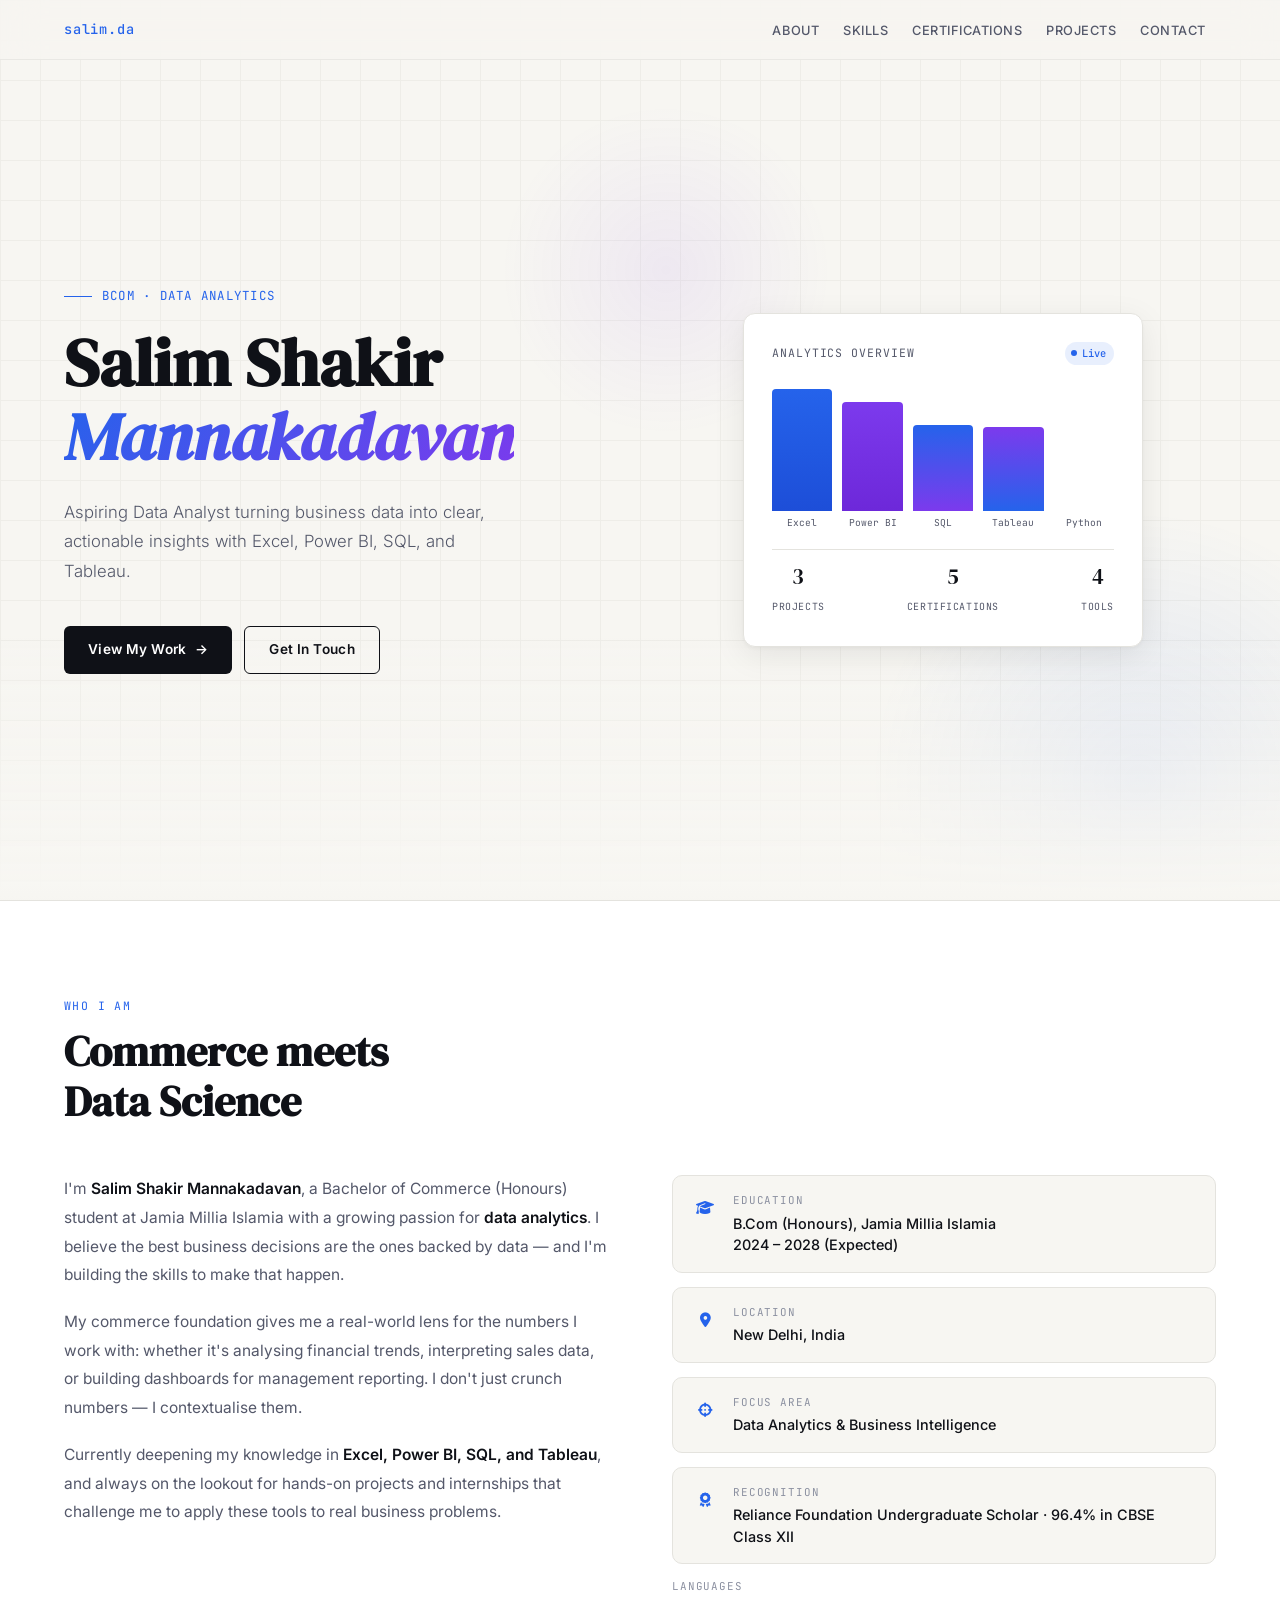
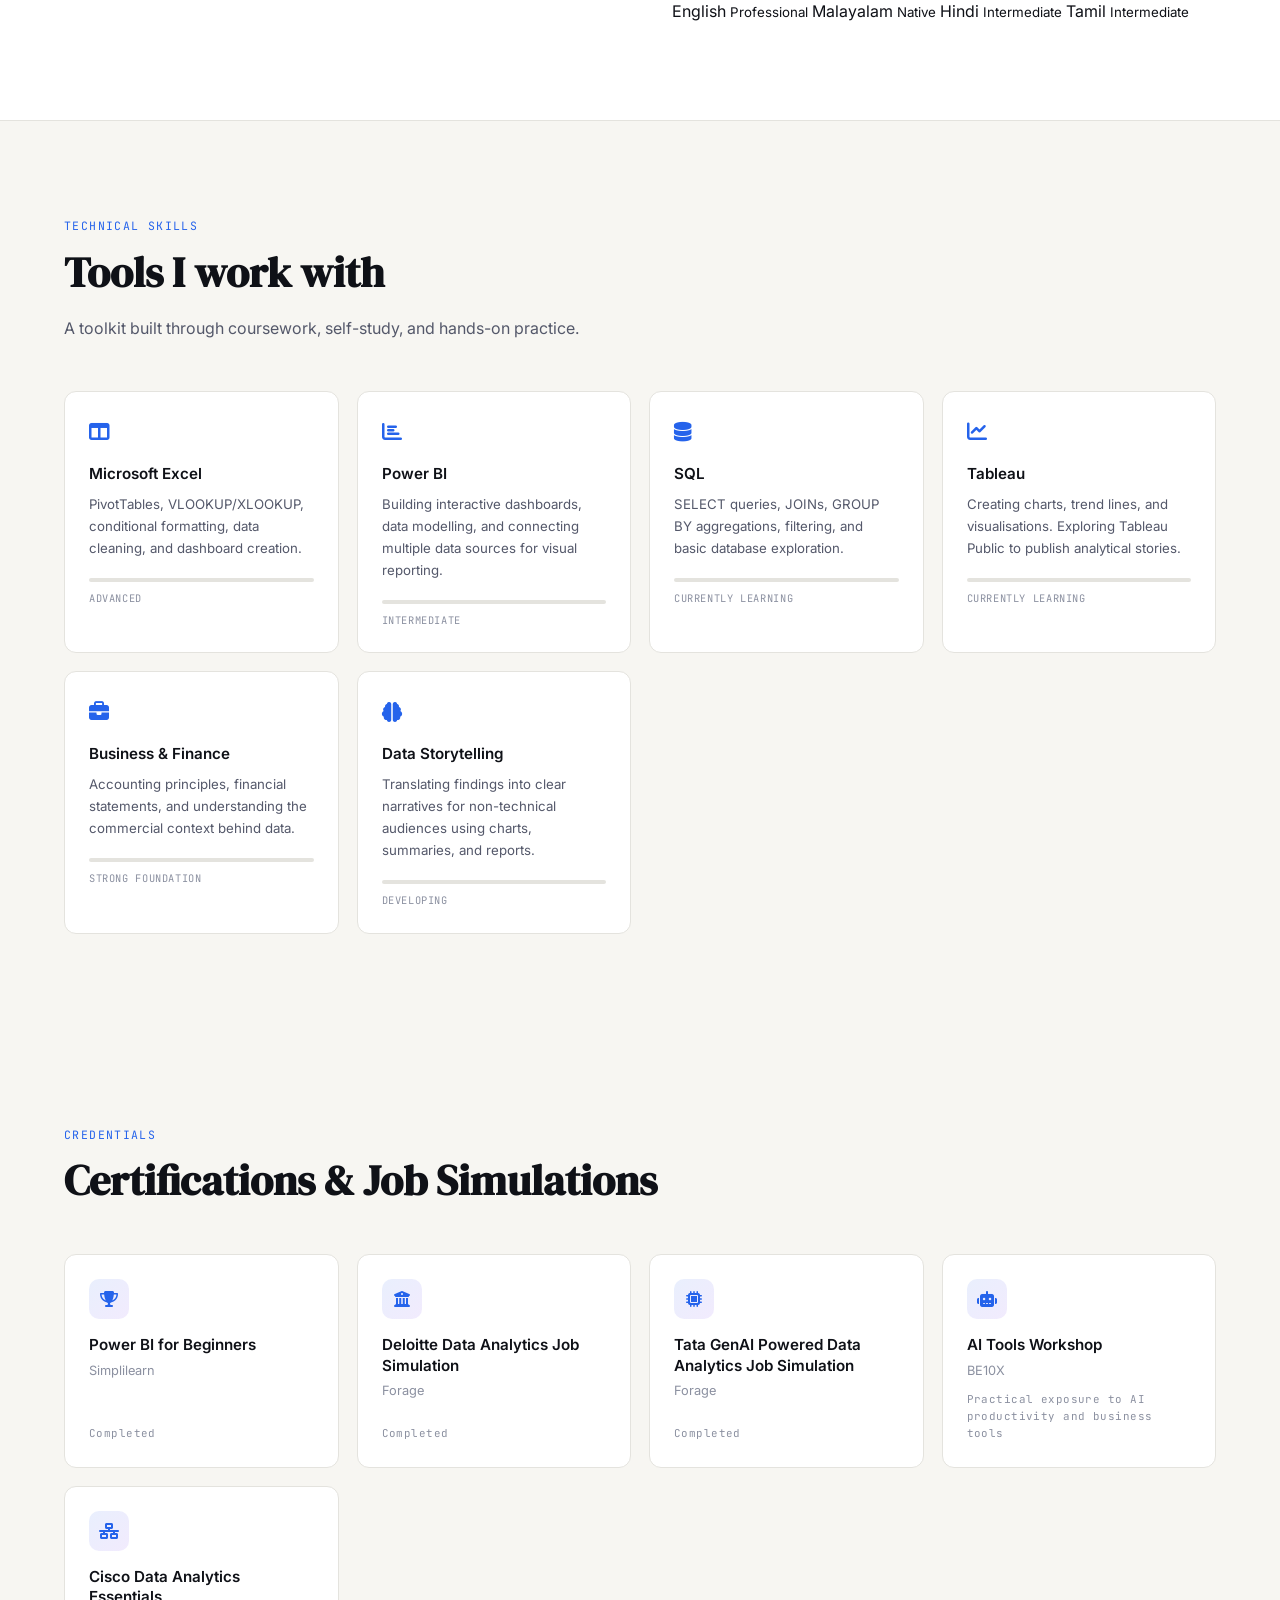
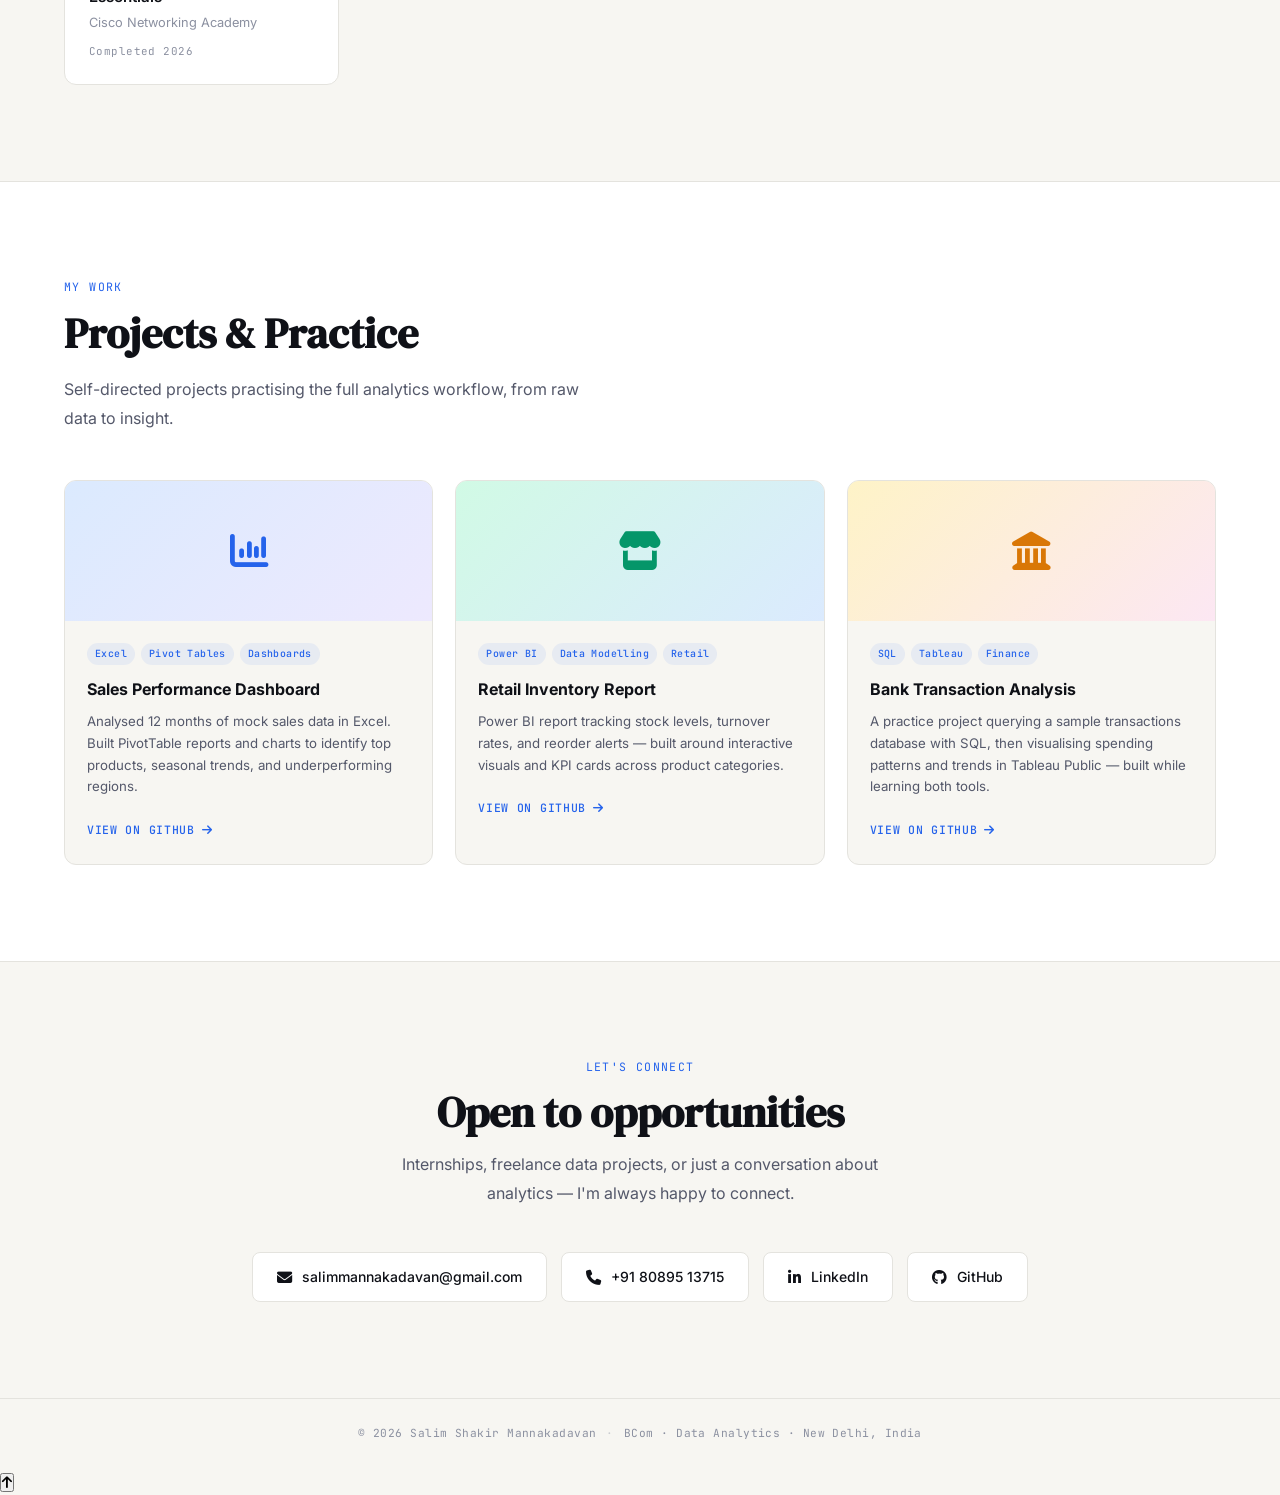
==== commit 6479264a: "Update index.htm" ====
--- a/index.htm
+++ b/index.htm
@@ -3,12 +3,18 @@
 <head>
   <meta charset="UTF-8" />
   <meta name="viewport" content="width=device-width, initial-scale=1.0" />
+  <meta name="description" content="Salim Shakir Mannakadavan — BCom student and aspiring data analyst. Excel, Power BI, Data Visualization & Dashboard Development." />
+  <meta name="color-scheme" content="light dark" />
   <title>Salim Shakir — Data Analytics Portfolio</title>
 
+  <!-- Favicon -->
+  <link rel="icon" href="data:image/svg+xml,%3Csvg xmlns='http://www.w3.org/2000/svg' viewBox='0 0 100 100'%3E%3Ctext y='.9em' font-size='90'%3E%F0%9F%93%8A%3C/text%3E%3C/svg%3E" />
+
   <!-- Fonts -->
-  <link href="https://fonts.googleapis.com/css2?family=DM+Serif+Display:ital@0;1&family=Inter:wght@300;400;500;600&family=JetBrains+Mono:wght@400;500&display=swap" rel="stylesheet" />
-
-  <!-- Font Awesome for contact icons -->
+  <link rel="preconnect" href="https://fonts.googleapis.com" />
+  <link href="https://fonts.googleapis.com/css2?family=DM+Serif+Display:ital@0;1&family=Inter:wght@300;400;500;600;700&family=JetBrains+Mono:wght@400;500&display=swap" rel="stylesheet" />
+
+  <!-- Font Awesome for icons -->
   <link rel="stylesheet" href="https://cdnjs.cloudflare.com/ajax/libs/font-awesome/6.5.1/css/all.min.css" crossorigin="anonymous" referrerpolicy="no-referrer" />
 
   <!-- Stylesheet -->
@@ -16,24 +22,30 @@
 </head>
 <body>
 
+<!-- Scroll progress -->
+<div class="scroll-progress" id="scrollProgress" aria-hidden="true"></div>
+
 <!-- ============================================================
      NAV
      ============================================================ -->
 <nav id="navbar">
-  <a href="#hero" class="nav-logo">salim.dev</a>
-
-  <ul class="nav-links" id="navLinks">
-    <li><a href="#about"   data-section="about">About</a></li>
-    <li><a href="#skills"  data-section="skills">Skills</a></li>
-    <li><a href="#certifications" data-section="certifications">Certifications</a></li>
-    <li><a href="#projects" data-section="projects">Projects</a></li>
-    <li><a href="#contact" data-section="contact">Contact</a></li>
-  </ul>
-
-  <!-- Mobile hamburger -->
-  <button class="nav-toggle" id="navToggle" aria-label="Toggle navigation">
-    <span></span><span></span><span></span>
-  </button>
+    <a href="#hero" class="nav-logo">salim<span>.da</span></a>
+
+    <ul class="nav-links" id="navLinks">
+        <span class="nav-pill" id="navPill" aria-hidden="true"></span>
+
+        <li><a href="#about" data-section="about">About</a></li>
+        <li><a href="#skills" data-section="skills">Skills</a></li>
+        <li><a href="#certifications" data-section="certifications">Certifications</a></li>
+        <li><a href="#projects" data-section="projects">Projects</a></li>
+        <li><a href="#contact" data-section="contact">Contact</a></li>
+    </ul>
+
+    <button class="nav-toggle" id="navToggle" aria-label="Toggle navigation">
+        <span></span>
+        <span></span>
+        <span></span>
+    </button>
 </nav>
 
 
@@ -51,21 +63,20 @@
     <p class="hero-eyebrow reveal-item">BCom · Data Analytics</p>
 
     <h1 class="reveal-item" style="--reveal-delay:0.1s">
-      Salim<br>
-      Shakir<br>
+      Salim Shakir<br>
       <em>Mannakadavan</em>
     </h1>
 
     <p class="hero-sub reveal-item" style="--reveal-delay:0.22s">
-      3rd year BCom student turning raw numbers into clear decisions — through Excel dashboards, Power BI reports, SQL queries, and Tableau visuals.
+      Aspiring Data Analyst turning business data into clear, actionable insights with Excel, Power BI, SQL, and Tableau.
     </p>
 
     <div class="hero-ctas reveal-item" style="--reveal-delay:0.34s">
-      <a href="#projects" class="btn-primary">
+      <a href="#projects" class="btn-primary magnetic">
         View My Work
         <span class="btn-arrow" aria-hidden="true">→</span>
       </a>
-      <a href="#contact" class="btn-ghost">Get In Touch</a>
+      <a href="#contact" class="btn-ghost magnetic">Get In Touch</a>
     </div>
   </div>
 
@@ -73,7 +84,7 @@
   <div class="hero-visual reveal-item" style="--reveal-delay:0.46s">
     <div class="chart-wrapper floating">
       <div class="chart-header">
-        <span class="chart-title">Skills overview</span>
+        <span class="chart-title">Analytics Overview</span>
         <span class="chart-badge">
           <span class="badge-dot" aria-hidden="true"></span>Live
         </span>
@@ -97,23 +108,23 @@
           <span class="bar-label">Tableau</span>
         </div>
         <div class="bar-group">
-          <div class="bar" style="--bar-height:72%; background: linear-gradient(180deg,#1d4ed8,#7c3aed); --bar-delay:0.7s"></div>
-          <span class="bar-label">BCom</span>
+          <div class="bar" style="--bar-height:0%; background: linear-gradient(180deg,#1d4ed8,#7c3aed); --bar-delay:0.7s"></div>
+          <span class="bar-label">Python</span>
         </div>
       </div>
 
       <div class="chart-footer">
         <div class="stat">
-          <span class="stat-num">3rd</span>
-          <span class="stat-lbl">Year</span>
+          <span class="stat-num">3</span>
+          <span class="stat-lbl">Projects</span>
         </div>
         <div class="stat">
-          <span class="stat-num">4+</span>
+          <span class="stat-num">5</span>
+          <span class="stat-lbl">Certifications</span>
+        </div>
+        <div class="stat">
+          <span class="stat-num">4</span>
           <span class="stat-lbl">Tools</span>
-        </div>
-        <div class="stat">
-          <span class="stat-num">∞</span>
-          <span class="stat-lbl">Learning</span>
         </div>
       </div>
     </div>
@@ -132,13 +143,13 @@
   <div class="about-grid">
     <div class="about-text reveal-up" style="--reveal-delay:0.1s">
       <p>
-        I'm <strong>Salim Shakir Mannakadavan</strong>, a 3rd year Bachelor of Commerce student with a growing passion for <strong>data analytics</strong>. I believe the best business decisions are the ones backed by data — and I'm building the skills to make that happen.
+        I'm <strong>Salim Shakir Mannakadavan</strong>, a Bachelor of Commerce (Honours) student at Jamia Millia Islamia with a growing passion for <strong>data analytics</strong>. I believe the best business decisions are the ones backed by data — and I'm building the skills to make that happen.
       </p>
       <p>
         My commerce foundation gives me a real-world lens for the numbers I work with: whether it's analysing financial trends, interpreting sales data, or building dashboards for management reporting. I don't just crunch numbers — I contextualise them.
       </p>
       <p>
-        Currently deepening my knowledge in <strong>Excel, Power BI, SQL, and Tableau</strong>, and always on the lookout for hands-on projects that challenge me to apply these tools to real business problems.
+        Currently deepening my knowledge in <strong>Excel, Power BI, SQL, and Tableau</strong>, and always on the lookout for hands-on projects and internships that challenge me to apply these tools to real business problems.
       </p>
     </div>
 
@@ -150,7 +161,7 @@
         </div>
         <div>
           <div class="detail-key">Education</div>
-          <div class="detail-val">Bachelor of Commerce (BCom)<br>2024 – 28 (Expected)</div>
+          <div class="detail-val">B.Com (Honours), Jamia Millia Islamia<br>2024 – 2028 (Expected)</div>
         </div>
       </div>
 
@@ -160,7 +171,7 @@
         </div>
         <div>
           <div class="detail-key">Location</div>
-          <div class="detail-val">Kerala, India</div>
+          <div class="detail-val">New Delhi, India</div>
         </div>
       </div>
 
@@ -176,11 +187,21 @@
 
       <div class="detail-row reveal-up" style="--reveal-delay:0.3s">
         <div class="detail-icon" aria-hidden="true">
-          <i class="fa-solid fa-rocket"></i>
+          <i class="fa-solid fa-award"></i>
         </div>
         <div>
-          <div class="detail-key">Currently</div>
-          <div class="detail-val">Building portfolio projects &amp; expanding SQL skills</div>
+          <div class="detail-key">Recognition</div>
+          <div class="detail-val">Reliance Foundation Undergraduate Scholar · 96.4% in CBSE Class XII</div>
+        </div>
+      </div>
+
+      <div class="languages-row reveal-up" style="--reveal-delay:0.35s">
+        <div class="detail-key">Languages</div>
+        <div class="lang-chips">
+          <span class="lang-chip">English <small>Professional</small></span>
+          <span class="lang-chip">Malayalam <small>Native</small></span>
+          <span class="lang-chip">Hindi <small>Intermediate</small></span>
+          <span class="lang-chip">Tamil <small>Intermediate</small></span>
         </div>
       </div>
     </div>
@@ -198,60 +219,60 @@
 
   <div class="skills-grid">
 
-    <div class="skill-card reveal-up" style="--reveal-delay:0.1s">
+    <div class="skill-card tilt-card reveal-up" style="--reveal-delay:0.1s">
       <div class="skill-icon" aria-hidden="true"><i class="fa-solid fa-table-columns"></i></div>
       <div class="skill-name">Microsoft Excel</div>
-      <div class="skill-desc">PivotTables, VLOOKUP/XLOOKUP, conditional formatting, data cleaning, and financial modelling fundamentals.</div>
+      <div class="skill-desc">PivotTables, VLOOKUP/XLOOKUP, conditional formatting, data cleaning, and dashboard creation.</div>
       <div class="skill-bar-track" role="progressbar" aria-valuenow="85" aria-valuemin="0" aria-valuemax="100" aria-label="Excel proficiency 85%">
         <div class="skill-bar-fill" data-width="85%"></div>
       </div>
       <div class="skill-level">Advanced</div>
     </div>
 
-    <div class="skill-card reveal-up" style="--reveal-delay:0.15s">
+    <div class="skill-card tilt-card reveal-up" style="--reveal-delay:0.15s">
       <div class="skill-icon" aria-hidden="true"><i class="fa-solid fa-chart-bar"></i></div>
       <div class="skill-name">Power BI</div>
-      <div class="skill-desc">Building interactive dashboards, DAX measures, data modelling, and connecting multiple data sources for visual reporting.</div>
+      <div class="skill-desc">Building interactive dashboards, data modelling, and connecting multiple data sources for visual reporting.</div>
       <div class="skill-bar-track" role="progressbar" aria-valuenow="72" aria-valuemin="0" aria-valuemax="100" aria-label="Power BI proficiency 72%">
         <div class="skill-bar-fill" data-width="72%"></div>
       </div>
       <div class="skill-level">Intermediate</div>
     </div>
 
-    <div class="skill-card reveal-up" style="--reveal-delay:0.2s">
+    <div class="skill-card tilt-card reveal-up" style="--reveal-delay:0.2s">
       <div class="skill-icon" aria-hidden="true"><i class="fa-solid fa-database"></i></div>
       <div class="skill-name">SQL</div>
-      <div class="skill-desc">SELECT queries, JOINs, GROUP BY aggregations, filtering, and basic database exploration using tools like MySQL or PostgreSQL.</div>
-      <div class="skill-bar-track" role="progressbar" aria-valuenow="58" aria-valuemin="0" aria-valuemax="100" aria-label="SQL proficiency 58%">
-        <div class="skill-bar-fill" data-width="58%"></div>
-      </div>
-      <div class="skill-level">Learning</div>
-    </div>
-
-    <div class="skill-card reveal-up" style="--reveal-delay:0.25s">
+      <div class="skill-desc">SELECT queries, JOINs, GROUP BY aggregations, filtering, and basic database exploration.</div>
+      <div class="skill-bar-track" role="progressbar" aria-valuenow="55" aria-valuemin="0" aria-valuemax="100" aria-label="SQL proficiency 55%">
+        <div class="skill-bar-fill" data-width="55%"></div>
+      </div>
+      <div class="skill-level">Currently Learning</div>
+    </div>
+
+    <div class="skill-card tilt-card reveal-up" style="--reveal-delay:0.25s">
       <div class="skill-icon" aria-hidden="true"><i class="fa-solid fa-chart-line"></i></div>
       <div class="skill-name">Tableau</div>
-      <div class="skill-desc">Creating charts, trend lines, and visualisations. Exploring Tableau Public to publish and share analytical stories.</div>
-      <div class="skill-bar-track" role="progressbar" aria-valuenow="55" aria-valuemin="0" aria-valuemax="100" aria-label="Tableau proficiency 55%">
-        <div class="skill-bar-fill" data-width="55%"></div>
-      </div>
-      <div class="skill-level">Learning</div>
-    </div>
-
-    <div class="skill-card reveal-up" style="--reveal-delay:0.3s">
+      <div class="skill-desc">Creating charts, trend lines, and visualisations. Exploring Tableau Public to publish analytical stories.</div>
+      <div class="skill-bar-track" role="progressbar" aria-valuenow="50" aria-valuemin="0" aria-valuemax="100" aria-label="Tableau proficiency 50%">
+        <div class="skill-bar-fill" data-width="50%"></div>
+      </div>
+      <div class="skill-level">Currently Learning</div>
+    </div>
+
+    <div class="skill-card tilt-card reveal-up" style="--reveal-delay:0.3s">
       <div class="skill-icon" aria-hidden="true"><i class="fa-solid fa-briefcase"></i></div>
       <div class="skill-name">Business &amp; Finance</div>
-      <div class="skill-desc">Accounting principles, financial statements, cost analysis, and understanding the commercial context behind data.</div>
+      <div class="skill-desc">Accounting principles, financial statements, and understanding the commercial context behind data.</div>
       <div class="skill-bar-track" role="progressbar" aria-valuenow="80" aria-valuemin="0" aria-valuemax="100" aria-label="Business & Finance proficiency 80%">
         <div class="skill-bar-fill" data-width="80%"></div>
       </div>
       <div class="skill-level">Strong Foundation</div>
     </div>
 
-    <div class="skill-card reveal-up" style="--reveal-delay:0.35s">
+    <div class="skill-card tilt-card reveal-up" style="--reveal-delay:0.35s">
       <div class="skill-icon" aria-hidden="true"><i class="fa-solid fa-brain"></i></div>
       <div class="skill-name">Data Storytelling</div>
-      <div class="skill-desc">Translating complex findings into clear narratives for non-technical audiences using charts, summaries, and reports.</div>
+      <div class="skill-desc">Translating findings into clear narratives for non-technical audiences using charts, summaries, and reports.</div>
       <div class="skill-bar-track" role="progressbar" aria-valuenow="68" aria-valuemin="0" aria-valuemax="100" aria-label="Data Storytelling proficiency 68%">
         <div class="skill-bar-fill" data-width="68%"></div>
       </div>
@@ -271,39 +292,39 @@
 
   <div class="skills-grid certs-grid">
 
-    <div class="skill-card cert-card reveal-up" style="--reveal-delay:0.1s">
+    <div class="skill-card cert-card tilt-card reveal-up" style="--reveal-delay:0.1s">
       <div class="cert-badge" aria-hidden="true"><i class="fa-solid fa-trophy"></i></div>
       <div class="skill-name">Power BI for Beginners</div>
       <div class="skill-desc">Simplilearn</div>
-      <div class="cert-meta">Completed June 2026</div>
-    </div>
-
-    <div class="skill-card cert-card reveal-up" style="--reveal-delay:0.15s">
+      <div class="cert-meta">Completed</div>
+    </div>
+
+    <div class="skill-card cert-card tilt-card reveal-up" style="--reveal-delay:0.15s">
       <div class="cert-badge" aria-hidden="true"><i class="fa-solid fa-building-columns"></i></div>
       <div class="skill-name">Deloitte Data Analytics Job Simulation</div>
       <div class="skill-desc">Forage</div>
-      <div class="cert-meta">Completed 2026</div>
-    </div>
-
-    <div class="skill-card cert-card reveal-up" style="--reveal-delay:0.2s">
+      <div class="cert-meta">Completed</div>
+    </div>
+
+    <div class="skill-card cert-card tilt-card reveal-up" style="--reveal-delay:0.2s">
       <div class="cert-badge" aria-hidden="true"><i class="fa-solid fa-microchip"></i></div>
       <div class="skill-name">Tata GenAI Powered Data Analytics Job Simulation</div>
       <div class="skill-desc">Forage</div>
-      <div class="cert-meta">Completed 2026</div>
-    </div>
-
-    <div class="skill-card cert-card reveal-up" style="--reveal-delay:0.25s">
+      <div class="cert-meta">Completed</div>
+    </div>
+
+    <div class="skill-card cert-card tilt-card reveal-up" style="--reveal-delay:0.25s">
       <div class="cert-badge" aria-hidden="true"><i class="fa-solid fa-robot"></i></div>
       <div class="skill-name">AI Tools Workshop</div>
       <div class="skill-desc">BE10X</div>
       <div class="cert-meta">Practical exposure to AI productivity and business tools</div>
     </div>
 
-    <div class="skill-card cert-card reveal-up" style="--reveal-delay:0.3s">
+    <div class="skill-card cert-card tilt-card reveal-up" style="--reveal-delay:0.3s">
       <div class="cert-badge" aria-hidden="true"><i class="fa-solid fa-network-wired"></i></div>
       <div class="skill-name">Cisco Data Analytics Essentials</div>
       <div class="skill-desc">Cisco Networking Academy</div>
-      <div class="cert-meta in-progress">In Progress — Excel, SQL, Tableau &amp; Analytics Portfolio</div>
+      <div class="cert-meta">Completed 2026</div>
     </div>
 
   </div>
@@ -315,12 +336,12 @@
      ============================================================ -->
 <section id="projects">
   <p class="section-label reveal-up">My Work</p>
-  <h2 class="reveal-up" style="--reveal-delay:0.05s">Projects &amp; Case Studies</h2>
-  <p class="section-intro reveal-up" style="--reveal-delay:0.1s">Real problems, real data — practising the full analytics workflow from raw data to insight.</p>
+  <h2 class="reveal-up" style="--reveal-delay:0.05s">Projects &amp; Practice</h2>
+  <p class="section-intro reveal-up" style="--reveal-delay:0.1s">Self-directed projects practising the full analytics workflow, from raw data to insight.</p>
 
   <div class="projects-grid">
 
-    <div class="project-card reveal-up" style="--reveal-delay:0.1s">
+    <div class="project-card tilt-card reveal-up" style="--reveal-delay:0.1s">
       <div class="project-thumb blue" aria-hidden="true">
         <i class="fa-solid fa-chart-column project-thumb-icon"></i>
         <div class="project-thumb-glow"></div>
@@ -329,12 +350,12 @@
         <div class="project-tags">
           <span class="tag">Excel</span>
           <span class="tag">Pivot Tables</span>
-          <span class="tag">BCom</span>
+          <span class="tag">Dashboards</span>
         </div>
         <div class="project-title">Sales Performance Dashboard</div>
         <div class="project-desc">Analysed 12 months of mock sales data in Excel. Built PivotTable reports and charts to identify top products, seasonal trends, and underperforming regions.</div>
-        <a href="#" class="project-link">
-          View project
+        <a href="https://github.com/SalimShakir" target="_blank" rel="noopener noreferrer" class="project-link">
+          View on GitHub
           <span class="project-arrow" aria-hidden="true">
             <i class="fa-solid fa-arrow-right"></i>
           </span>
@@ -342,7 +363,7 @@
       </div>
     </div>
 
-    <div class="project-card reveal-up" style="--reveal-delay:0.18s">
+    <div class="project-card tilt-card reveal-up" style="--reveal-delay:0.18s">
       <div class="project-thumb green" aria-hidden="true">
         <i class="fa-solid fa-store project-thumb-icon"></i>
         <div class="project-thumb-glow"></div>
@@ -350,13 +371,13 @@
       <div class="project-body">
         <div class="project-tags">
           <span class="tag">Power BI</span>
-          <span class="tag">DAX</span>
+          <span class="tag">Data Modelling</span>
           <span class="tag">Retail</span>
         </div>
         <div class="project-title">Retail Inventory Report</div>
-        <div class="project-desc">Power BI report tracking stock levels, turnover rates, and reorder alerts. Applied DAX to calculate dynamic KPIs across product categories.</div>
-        <a href="#" class="project-link">
-          View project
+        <div class="project-desc">Power BI report tracking stock levels, turnover rates, and reorder alerts — built around interactive visuals and KPI cards across product categories.</div>
+        <a href="https://github.com/SalimShakir" target="_blank" rel="noopener noreferrer" class="project-link">
+          View on GitHub
           <span class="project-arrow" aria-hidden="true">
             <i class="fa-solid fa-arrow-right"></i>
           </span>
@@ -364,7 +385,7 @@
       </div>
     </div>
 
-    <div class="project-card reveal-up" style="--reveal-delay:0.26s">
+    <div class="project-card tilt-card reveal-up" style="--reveal-delay:0.26s">
       <div class="project-thumb orange" aria-hidden="true">
         <i class="fa-solid fa-landmark project-thumb-icon"></i>
         <div class="project-thumb-glow"></div>
@@ -376,9 +397,9 @@
           <span class="tag">Finance</span>
         </div>
         <div class="project-title">Bank Transaction Analysis</div>
-        <div class="project-desc">Used SQL to query a sample transactions database, then visualised spending patterns and anomaly trends in Tableau Public.</div>
-        <a href="#" class="project-link">
-          View project
+        <div class="project-desc">A practice project querying a sample transactions database with SQL, then visualising spending patterns and trends in Tableau Public — built while learning both tools.</div>
+        <a href="https://github.com/SalimShakir" target="_blank" rel="noopener noreferrer" class="project-link">
+          View on GitHub
           <span class="project-arrow" aria-hidden="true">
             <i class="fa-solid fa-arrow-right"></i>
           </span>
@@ -400,17 +421,22 @@
 
   <div class="contact-links reveal-up" style="--reveal-delay:0.18s">
 
-    <a href="mailto:salimmannakadavan@gmail.com" class="contact-link contact-link--email">
+    <a href="mailto:salimmannakadavan@gmail.com" class="contact-link contact-link--email magnetic">
       <span class="contact-icon" aria-hidden="true"><i class="fa-solid fa-envelope"></i></span>
       <span class="contact-label">salimmannakadavan@gmail.com</span>
     </a>
 
-    <a href="https://www.linkedin.com/in/salimmannakadavan/" target="_blank" rel="noopener noreferrer" class="contact-link contact-link--linkedin">
+    <a href="tel:+918089513715" class="contact-link contact-link--phone magnetic">
+      <span class="contact-icon" aria-hidden="true"><i class="fa-solid fa-phone"></i></span>
+      <span class="contact-label">+91 80895 13715</span>
+    </a>
+
+    <a href="https://www.linkedin.com/in/salim-shakir-mannakadavan-aa1800324" target="_blank" rel="noopener noreferrer" class="contact-link contact-link--linkedin magnetic">
       <span class="contact-icon" aria-hidden="true"><i class="fa-brands fa-linkedin-in"></i></span>
       <span class="contact-label">LinkedIn</span>
     </a>
 
-    <a href="https://github.com/SalimShakir" target="_blank" rel="noopener noreferrer" class="contact-link contact-link--github">
+    <a href="https://github.com/SalimShakir" target="_blank" rel="noopener noreferrer" class="contact-link contact-link--github magnetic">
       <span class="contact-icon" aria-hidden="true"><i class="fa-brands fa-github"></i></span>
       <span class="contact-label">GitHub</span>
     </a>
@@ -425,9 +451,13 @@
 <footer>
   <span>© 2026 Salim Shakir Mannakadavan</span>
   <span class="footer-sep" aria-hidden="true">·</span>
-  <span class="footer-sub">BCom · Data Analytics · Kerala, India</span>
+  <span class="footer-sub">BCom · Data Analytics · New Delhi, India</span>
 </footer>
 
+<!-- Back to top -->
+<button class="back-to-top" id="backToTop" aria-label="Back to top">
+  <i class="fa-solid fa-arrow-up" aria-hidden="true"></i>
+</button>
 
 <!-- Script -->
 <script src="script.js"></script>
--- a/style.css
+++ b/style.css
@@ -1,559 +1,1033 @@
- <style>
-    *, *::before, *::after { box-sizing: border-box; margin: 0; padding: 0; }
-
-    :root {
-      --ink:      #0f1117;
-      --ink-soft: #454854;
-      --bg:       #f7f6f2;
-      --card:     #ffffff;
-      --accent:   #2563eb;
-      --accent2:  #7c3aed;
-      --grid:     #e4e3de;
-      --mono:     'JetBrains Mono', monospace;
-      --serif:    'DM Serif Display', serif;
-      --sans:     'Inter', sans-serif;
-    }
-
-    html { scroll-behavior: smooth; }
-
-    body {
-      font-family: var(--sans);
-      background: var(--bg);
-      color: var(--ink);
-      font-size: 16px;
-      line-height: 1.6;
-      overflow-x: hidden;
-    }
-
-    /* ── NAV ── */
-    nav {
-      position: fixed;
-      top: 0; left: 0; right: 0;
-      z-index: 100;
-      display: flex;
-      justify-content: space-between;
-      align-items: center;
-      padding: 18px 5vw;
-      background:rgba(255,255,255,.65);
-
-backdrop-filter:blur(18px);
-
--webkit-backdrop-filter:blur(18px);
-
-box-shadow:0 6px 25px rgba(0,0,0,.05);
-      border-bottom: 1px solid var(--grid);
-    }
-    .nav-logo {
-      font-family: var(--mono);
-      font-size: 0.85rem;
-      letter-spacing: 0.06em;
-      color: var(--accent);
-      text-decoration: none;
-      font-weight: 500;
-    }
-    .nav-links a{
-    position:relative;
-    font-size:.82rem;
-    font-weight:500;
-    letter-spacing:.04em;
-    text-transform:uppercase;
-    color:var(--ink-soft);
-    text-decoration:none;
-
-    transition:.35s;
-}
-
-.nav-links a:hover{
-    color:var(--accent);
-}
-
-.nav-links a::after{
-
-content:"";
-
-position:absolute;
-
-left:50%;
-
-bottom:-7px;
-
-width:0;
-
-height:2px;
-
-background:linear-gradient(90deg,var(--accent),var(--accent2));
-
-transform:translateX(-50%);
-
-transition:.35s;
-
-border-radius:10px;
-
-}
-
-.nav-links a:hover::after{
-
-width:100%;
-
-}
-    /* ── HERO ── */
-    #hero {
-      min-height: 100vh;
-      display: grid;
-      grid-template-columns: 1fr 1fr;
-      align-items: center;
-      padding: 0 5vw;
-      padding-top: 80px;
-      gap: 60px;
-      position: relative;
-      overflow: hidden;
-    }
-
-    /* Signature element: animated data-grid backdrop */
-    #hero::before {
-      content: '';
-      position: absolute;
-      inset: 0;
-      background-image:
-        linear-gradient(var(--grid) 1px, transparent 1px),
-        linear-gradient(90deg, var(--grid) 1px, transparent 1px);
-      background-size: 40px 40px;
-      opacity: 0.55;
-      z-index: 0;
-    }
-    #hero::after {
-      content: '';
-      position: absolute;
-      bottom: -120px; right: -120px;
-      width: 500px; height: 500px;
-      border-radius: 50%;
-      background: radial-gradient(circle, rgba(37,99,235,0.12) 0%, transparent 70%);
-      z-index: 0;
-    }
-
-    .hero-text { position: relative; z-index: 1; }
-
-    .hero-eyebrow {
-      font-family: var(--mono);
-      font-size: 0.78rem;
-      letter-spacing: 0.1em;
-      text-transform: uppercase;
-      color: var(--accent);
-      margin-bottom: 20px;
-      display: flex;
-      align-items: center;
-      gap: 10px;
-    }
-    .hero-eyebrow::before {
-      content: '';
-      display: block;
-      width: 28px; height: 1px;
-      background: var(--accent);
-    }
-
-    h1 {
-      font-family: var(--serif);
-      font-size: clamp(2.6rem, 5.5vw, 4.2rem);
-      line-height: 1.1;
-      color: var(--ink);
-      margin-bottom: 8px;
-    }
-    h1 em {
-      font-style: italic;
-      background: linear-gradient(135deg, var(--accent), var(--accent2));
-      -webkit-background-clip: text;
-      -webkit-text-fill-color: transparent;
-      background-clip: text;
-    }
-
-    .hero-sub {
-      font-size: 1.05rem;
-      color: var(--ink-soft);
-      max-width: 440px;
-      margin: 24px 0 40px;
-      font-weight: 300;
-      line-height: 1.75;
-    }
-
-    .hero-ctas { display: flex; gap: 14px; flex-wrap: wrap; }
-
-    .btn-primary {
-      display: inline-block;
-      padding: 13px 28px;
-      background: var(--ink);
-      color: #fff;
-      font-size: 0.85rem;
-      font-weight: 600;
-      letter-spacing: 0.03em;
-      text-decoration: none;
-      border-radius: 4px;
-      transition: background 0.2s, transform 0.15s;
-    }
-    .btn-primary:hover { background: var(--accent); transform: translateY(-2px); }
-
-    .btn-ghost {
-      display: inline-block;
-      padding: 13px 28px;
-      border: 1.5px solid var(--ink);
-      color: var(--ink);
-      font-size: 0.85rem;
-      font-weight: 600;
-      letter-spacing: 0.03em;
-      text-decoration: none;
-      border-radius: 4px;
-      transition: border-color 0.2s, color 0.2s, transform 0.15s;
-    }
-    .btn-ghost:hover { border-color: var(--accent); color: var(--accent); transform: translateY(-2px); }
-
-    /* Signature visual: live bar chart in hero */
-    .hero-visual {
-      position: relative;
-      z-index: 1;
-      display: flex;
-      align-items: flex-end;
-      justify-content: center;
-    }
-
-    .chart-wrapper {
-      background: var(--card);
-      border: 1px solid var(--grid);
-      border-radius: 12px;
-      padding: 28px;
-      width: 100%;
-      max-width: 400px;
-      box-shadow: 0 4px 32px rgba(0,0,0,0.06);
-    }
-
-    .chart-header {
-      display: flex;
-      justify-content: space-between;
-      align-items: center;
-      margin-bottom: 24px;
-    }
-    .chart-title {
-      font-family: var(--mono);
-      font-size: 0.72rem;
-      letter-spacing: 0.08em;
-      text-transform: uppercase;
-      color: var(--ink-soft);
-    }
-    .chart-badge {
-      font-family: var(--mono);
-      font-size: 0.68rem;
-      background: rgba(37,99,235,0.1);
-      color: var(--accent);
-      padding: 3px 8px;
-      border-radius: 20px;
-      font-weight: 500;
-    }
-
-    .bars {
-      display: flex;
-      align-items: flex-end;
-      gap: 10px;
-      height: 140px;
-    }
-    .bar-group { flex: 1; display: flex; flex-direction: column; align-items: center; gap: 6px; }
-    .bar {
-      width: 100%;
-      border-radius: 4px 4px 0 0;
-      animation: grow 1.2s cubic-bezier(0.34, 1.56, 0.64, 1) both;
-      transform-origin: bottom;
-    }
-    @keyframes grow {
-      from { transform: scaleY(0); opacity: 0; }
-      to   { transform: scaleY(1); opacity: 1; }
-    }
-    .bar-label {
-      font-family: var(--mono);
-      font-size: 0.6rem;
-      color: var(--ink-soft);
-      text-align: center;
-      line-height: 1.2;
-    }
-
-    .chart-footer {
-      margin-top: 20px;
-      padding-top: 16px;
-      border-top: 1px solid var(--grid);
-      display: flex;
-      justify-content: space-between;
-    }
-    .stat { text-align: center; }
-    .stat-num {
-      font-family: var(--serif);
-      font-size: 1.4rem;
-      color: var(--ink);
-      display: block;
-    }
-    .stat-lbl {
-      font-family: var(--mono);
-      font-size: 0.62rem;
-      color: var(--ink-soft);
-      text-transform: uppercase;
-      letter-spacing: 0.06em;
-    }
-
-    /* ── SECTIONS ── */
-    section { padding: 96px 5vw; }
-
-    .section-label {
-      font-family: var(--mono);
-      font-size: 0.72rem;
-      letter-spacing: 0.12em;
-      text-transform: uppercase;
-      color: var(--accent);
-      margin-bottom: 12px;
-    }
-
-    h2 {
-      font-family: var(--serif);
-      font-size: clamp(1.8rem, 3.5vw, 2.6rem);
-      line-height: 1.2;
-      margin-bottom: 16px;
-    }
-
-    .section-intro {
-      font-size: 1rem;
-      color: var(--ink-soft);
-      max-width: 520px;
-      line-height: 1.8;
-    }
-
-    /* ── ABOUT ── */
-    #about { background: var(--card); border-top: 1px solid var(--grid); border-bottom: 1px solid var(--grid); }
-
-    .about-grid {
-      display: grid;
-      grid-template-columns: 1fr 1fr;
-      gap: 64px;
-      margin-top: 48px;
-      align-items: start;
-    }
-
-    .about-text p {
-      color: var(--ink-soft);
-      line-height: 1.85;
-      font-size: 0.97rem;
-      margin-bottom: 18px;
-    }
-    .about-text p strong { color: var(--ink); font-weight: 600; }
-
-    .about-details { display: flex; flex-direction: column; gap: 20px; }
-    .detail-row {
-      display: flex;
-      gap: 16px;
-      padding: 18px;
-      background: var(--bg);
-      border-radius: 8px;
-      border: 1px solid var(--grid);
-      align-items: flex-start;
-    }
-    .detail-icon {
-      font-size: 1.2rem;
-      flex-shrink: 0;
-      margin-top: 2px;
-    }
-    .detail-key {
-      font-family: var(--mono);
-      font-size: 0.7rem;
-      letter-spacing: 0.08em;
-      text-transform: uppercase;
-      color: var(--ink-soft);
-      margin-bottom: 3px;
-    }
-    .detail-val {
-      font-size: 0.9rem;
-      font-weight: 500;
-      color: var(--ink);
-    }
-
-    /* ── SKILLS ── */
-    #skills { }
-
-    .skills-grid {
-      display: grid;
-      grid-template-columns: repeat(auto-fill, minmax(260px, 1fr));
-      gap: 20px;
-      margin-top: 48px;
-    }
-
-    .skill-card {
-      background: var(--card);
-      border: 1px solid var(--grid);
-      border-radius: 10px;
-      padding: 24px;
-      transition: border-color 0.2s, box-shadow 0.2s, transform 0.2s;
-    }
-    .skill-card:hover {
-      border-color: var(--accent);
-      box-shadow: 0 8px 24px rgba(37,99,235,0.08);
-      transform: translateY(-3px);
-    }
-
-    .skill-icon {
-      font-size: 1.6rem;
-      margin-bottom: 12px;
-    }
-    .skill-name {
-      font-weight: 600;
-      font-size: 0.95rem;
-      margin-bottom: 8px;
-    }
-    .skill-desc {
-      font-size: 0.83rem;
-      color: var(--ink-soft);
-      line-height: 1.65;
-      margin-bottom: 16px;
-    }
-
-    .skill-bar-track {
-      height: 4px;
-      background: var(--grid);
-      border-radius: 2px;
-      overflow: hidden;
-    }
-    .skill-bar-fill {
-      height: 100%;
-      border-radius: 2px;
-      background: linear-gradient(90deg, var(--accent), var(--accent2));
-      animation: fillbar 1.4s cubic-bezier(0.4,0,0.2,1) both;
-    }
-    @keyframes fillbar { from { width: 0 !important; } }
-
-    .skill-level {
-      font-family: var(--mono);
-      font-size: 0.65rem;
-      color: var(--ink-soft);
-      text-transform: uppercase;
-      letter-spacing: 0.06em;
-      margin-top: 6px;
-    }
-
-    /* ── PROJECTS ── */
-    #projects { background: var(--card); border-top: 1px solid var(--grid); border-bottom: 1px solid var(--grid); }
-
-    .projects-grid {
-      display: grid;
-      grid-template-columns: repeat(auto-fill, minmax(300px, 1fr));
-      gap: 24px;
-      margin-top: 48px;
-    }
-
-    .project-card {
-      border: 1px solid var(--grid);
-      border-radius: 10px;
-      overflow: hidden;
-      background: var(--bg);
-      transition: box-shadow 0.2s, transform 0.2s;
-    }
-    .project-card:hover {
-      box-shadow: 0 12px 40px rgba(0,0,0,0.09);
-      transform: translateY(-4px);
-    }
-
-    .project-thumb {
-      height: 140px;
-      display: flex;
-      align-items: center;
-      justify-content: center;
-      font-size: 3rem;
-      position: relative;
-      overflow: hidden;
-    }
-    .project-thumb.blue  { background: linear-gradient(135deg, #dbeafe, #ede9fe); }
-    .project-thumb.green { background: linear-gradient(135deg, #d1fae5, #dbeafe); }
-    .project-thumb.orange{ background: linear-gradient(135deg, #fef3c7, #fce7f3); }
-
-    .project-body { padding: 22px; }
-    .project-tags { display: flex; flex-wrap: wrap; gap: 6px; margin-bottom: 12px; }
-    .tag {
-      font-family: var(--mono);
-      font-size: 0.62rem;
-      padding: 3px 8px;
-      border-radius: 20px;
-      background: rgba(37,99,235,0.08);
-      color: var(--accent);
-      font-weight: 500;
-      letter-spacing: 0.04em;
-    }
-    .project-title {
-      font-weight: 700;
-      font-size: 1rem;
-      margin-bottom: 8px;
-    }
-    .project-desc {
-      font-size: 0.83rem;
-      color: var(--ink-soft);
-      line-height: 1.65;
-      margin-bottom: 18px;
-    }
-    .project-link {
-      font-family: var(--mono);
-      font-size: 0.72rem;
-      font-weight: 500;
-      color: var(--accent);
-      text-decoration: none;
-      letter-spacing: 0.06em;
-      text-transform: uppercase;
-      display: inline-flex;
-      align-items: center;
-      gap: 6px;
-      transition: gap 0.2s;
-    }
-    .project-link:hover { gap: 10px; }
-
-    /* ── CONTACT ── */
-    #contact { text-align: center; }
-    #contact h2 { margin-bottom: 12px; }
-    #contact .section-intro { margin: 0 auto 40px; }
-
-    .contact-links {
-      display: flex;
-      justify-content: center;
-      flex-wrap: wrap;
-      gap: 16px;
-    }
-    .contact-link {
-      display: inline-flex;
-      align-items: center;
-      gap: 8px;
-      padding: 12px 22px;
-      border: 1.5px solid var(--grid);
-      border-radius: 6px;
-      font-size: 0.85rem;
-      font-weight: 500;
-      color: var(--ink);
-      text-decoration: none;
-      background: var(--card);
-      transition: border-color 0.2s, color 0.2s, transform 0.15s;
-    }
-    .contact-link:hover { border-color: var(--accent); color: var(--accent); transform: translateY(-2px); }
-    .contact-link span { font-size: 1rem; }
-
-    /* ── FOOTER ── */
-    footer {
-      padding: 28px 5vw;
-      border-top: 1px solid var(--grid);
-      display: flex;
-      justify-content: space-between;
-      align-items: center;
-      font-family: var(--mono);
-      font-size: 0.7rem;
-      color: var(--ink-soft);
-      letter-spacing: 0.04em;
-    }
-
-    /* ── RESPONSIVE ── */
-    @media (max-width: 768px) {
-      #hero { grid-template-columns: 1fr; padding-top: 100px; }
-      .hero-visual { display: none; }
-      .about-grid { grid-template-columns: 1fr; gap: 36px; }
-      .nav-links { display: none; }
-      footer { flex-direction: column; gap: 8px; text-align: center; }
-    }
-
-    @media (prefers-reduced-motion: reduce) {
-      .bar, .skill-bar-fill { animation: none; }
-    }
-  </style>
+/* ============================================================
+   style.css — Salim Shakir Portfolio
+   Premium polish: Linear / Vercel / Framer aesthetic
+   ============================================================ */
+
+/* ── RESET & BOX MODEL ── */
+*, *::before, *::after {
+  box-sizing: border-box;
+  margin: 0;
+  padding: 0;
+}
+
+/* ── DESIGN TOKENS ── */
+:root {
+  /* Palette — preserved, micro-tuned */
+  --ink:        #0f1117;
+  --ink-soft:   #54586a;
+  --ink-muted:  #8b90a0;
+  --bg:         #f7f6f2;
+  --card:       #ffffff;
+  --accent:     #2563eb;
+  --accent2:    #7c3aed;
+  --accent-glow: rgba(37,99,235,0.14);
+  --grid:       #e4e3de;
+  --grid-soft:  #eeede9;
+
+  /* Surfaces */
+  --nav-bg:     rgba(247,246,242,0.80);
+  --nav-border: rgba(228,227,222,0.70);
+
+  /* Typography */
+  --mono:   'JetBrains Mono', monospace;
+  --serif:  'DM Serif Display', serif;
+  --sans:   'Inter', sans-serif;
+
+  /* Spacing */
+  --section-pad: 96px;
+  --card-radius: 12px;
+  --nav-height:  60px;
+
+  /* Transitions */
+  --ease-out-expo: cubic-bezier(0.16, 1, 0.3, 1);
+  --ease-spring:   cubic-bezier(0.34, 1.56, 0.64, 1);
+}
+
+/* ── BASE ── */
+html {
+  scroll-behavior: smooth;
+  scroll-padding-top: var(--nav-height);
+}
+
+body {
+  font-family: var(--sans);
+  background: var(--bg);
+  color: var(--ink);
+  font-size: 16px;
+  line-height: 1.6;
+  overflow-x: hidden;
+  -webkit-font-smoothing: antialiased;
+}
+
+
+/* ============================================================
+   NAV — Glassmorphism, shrink on scroll, active highlight
+   ============================================================ */
+nav {
+  position: fixed;
+  top: 0; left: 0; right: 0;
+  z-index: 200;
+  display: flex;
+  justify-content: space-between;
+  align-items: center;
+  padding: 0 5vw;
+  height: var(--nav-height);
+  background: var(--nav-bg);
+  backdrop-filter: blur(20px) saturate(180%);
+  -webkit-backdrop-filter: blur(20px) saturate(180%);
+  border-bottom: 1px solid var(--nav-border);
+  transition: box-shadow 0.3s var(--ease-out-expo),
+              background 0.3s var(--ease-out-expo),
+              height 0.3s var(--ease-out-expo);
+}
+
+/* Scrolled state — slightly tighter and more opaque */
+nav.nav--scrolled {
+  height: 52px;
+  background: rgba(247,246,242,0.95);
+  box-shadow: 0 1px 0 var(--nav-border), 0 4px 24px rgba(0,0,0,0.05);
+}
+
+/* Logo */
+.nav-logo {
+  font-family: var(--mono);
+  font-size: 0.85rem;
+  letter-spacing: 0.06em;
+  color: var(--accent);
+  text-decoration: none;
+  font-weight: 500;
+  flex-shrink: 0;
+}
+
+/* Link list */
+.nav-links {
+  display: flex;
+  gap: 4px;
+  list-style: none;
+}
+
+.nav-links a {
+  position: relative;
+  font-size: 0.8rem;
+  font-weight: 500;
+  letter-spacing: 0.04em;
+  text-transform: uppercase;
+  color: var(--ink-soft);
+  text-decoration: none;
+  padding: 6px 10px;
+  border-radius: 6px;
+  transition: color 0.2s, background 0.2s;
+}
+
+.nav-links a:hover {
+  color: var(--ink);
+  background: rgba(15,17,23,0.05);
+}
+
+/* Magic underline — animated on active */
+.nav-links a::after {
+  content: '';
+  position: absolute;
+  left: 10px; right: 10px;
+  bottom: 2px;
+  height: 1.5px;
+  background: var(--accent);
+  border-radius: 2px;
+  transform: scaleX(0);
+  transform-origin: left;
+  transition: transform 0.25s var(--ease-out-expo);
+}
+
+/* Active section highlight (set by JS) */
+.nav-links a.nav--active {
+  color: var(--accent);
+}
+.nav-links a.nav--active::after {
+  transform: scaleX(1);
+}
+
+/* Mobile hamburger button */
+.nav-toggle {
+  display: none;
+  flex-direction: column;
+  gap: 5px;
+  background: none;
+  border: none;
+  cursor: pointer;
+  padding: 4px;
+}
+.nav-toggle span {
+  display: block;
+  width: 22px;
+  height: 1.5px;
+  background: var(--ink);
+  border-radius: 2px;
+  transition: transform 0.25s, opacity 0.25s;
+}
+
+
+/* ============================================================
+   HERO
+   ============================================================ */
+#hero {
+  min-height: 100vh;
+  display: grid;
+  grid-template-columns: 1fr 1fr;
+  align-items: center;
+  padding: 0 5vw;
+  padding-top: var(--nav-height);
+  gap: 60px;
+  position: relative;
+  overflow: hidden;
+}
+
+/* Data-grid backdrop */
+#hero::before {
+  content: '';
+  position: absolute;
+  inset: 0;
+  background-image:
+    linear-gradient(var(--grid) 1px, transparent 1px),
+    linear-gradient(90deg, var(--grid) 1px, transparent 1px);
+  background-size: 40px 40px;
+  opacity: 0.45;
+  z-index: 0;
+}
+
+/* Soft gradient fade at bottom of grid */
+#hero::after {
+  content: '';
+  position: absolute;
+  bottom: 0; left: 0; right: 0;
+  height: 30%;
+  background: linear-gradient(to top, var(--bg), transparent);
+  z-index: 0;
+  pointer-events: none;
+}
+
+/* Animated ambient orbs */
+.hero-orb {
+  position: absolute;
+  border-radius: 50%;
+  pointer-events: none;
+  z-index: 0;
+  will-change: transform;
+}
+.hero-orb--1 {
+  width: 560px; height: 560px;
+  bottom: -160px; right: -140px;
+  background: radial-gradient(circle, rgba(37,99,235,0.10) 0%, transparent 68%);
+  animation: orb-drift 12s ease-in-out infinite alternate;
+}
+.hero-orb--2 {
+  width: 360px; height: 360px;
+  top: 10%; left: 38%;
+  background: radial-gradient(circle, rgba(124,58,237,0.07) 0%, transparent 65%);
+  animation: orb-drift 9s ease-in-out infinite alternate-reverse;
+}
+@keyframes orb-drift {
+  from { transform: translate(0, 0); }
+  to   { transform: translate(20px, -30px); }
+}
+
+/* Hero text */
+.hero-text {
+  position: relative;
+  z-index: 1;
+}
+
+.hero-eyebrow {
+  font-family: var(--mono);
+  font-size: 0.78rem;
+  letter-spacing: 0.10em;
+  text-transform: uppercase;
+  color: var(--accent);
+  margin-bottom: 20px;
+  display: flex;
+  align-items: center;
+  gap: 10px;
+}
+.hero-eyebrow::before {
+  content: '';
+  display: block;
+  width: 28px; height: 1px;
+  background: var(--accent);
+  flex-shrink: 0;
+}
+
+h1 {
+  font-family: var(--serif);
+  font-size: clamp(2.6rem, 5.5vw, 4.2rem);
+  line-height: 1.1;
+  color: var(--ink);
+  margin-bottom: 8px;
+}
+h1 em {
+  font-style: italic;
+  background: linear-gradient(135deg, var(--accent), var(--accent2));
+  -webkit-background-clip: text;
+  -webkit-text-fill-color: transparent;
+  background-clip: text;
+}
+
+.hero-sub {
+  font-size: 1.05rem;
+  color: var(--ink-soft);
+  max-width: 440px;
+  margin: 24px 0 40px;
+  font-weight: 300;
+  line-height: 1.75;
+}
+
+/* CTAs */
+.hero-ctas {
+  display: flex;
+  gap: 12px;
+  flex-wrap: wrap;
+}
+
+.btn-primary {
+  display: inline-flex;
+  align-items: center;
+  gap: 8px;
+  padding: 12px 24px;
+  background: var(--ink);
+  color: #fff;
+  font-size: 0.85rem;
+  font-weight: 600;
+  letter-spacing: 0.03em;
+  text-decoration: none;
+  border-radius: 6px;
+  transition: background 0.2s, transform 0.2s var(--ease-spring), box-shadow 0.2s;
+}
+.btn-primary:hover {
+  background: var(--accent);
+  transform: translateY(-2px);
+  box-shadow: 0 6px 20px rgba(37,99,235,0.28);
+}
+.btn-arrow {
+  display: inline-block;
+  transition: transform 0.2s var(--ease-spring);
+}
+.btn-primary:hover .btn-arrow {
+  transform: translateX(3px);
+}
+
+.btn-ghost {
+  display: inline-flex;
+  align-items: center;
+  padding: 12px 24px;
+  border: 1.5px solid var(--ink);
+  color: var(--ink);
+  font-size: 0.85rem;
+  font-weight: 600;
+  letter-spacing: 0.03em;
+  text-decoration: none;
+  border-radius: 6px;
+  transition: border-color 0.2s, color 0.2s, transform 0.2s var(--ease-spring);
+}
+.btn-ghost:hover {
+  border-color: var(--accent);
+  color: var(--accent);
+  transform: translateY(-2px);
+}
+
+
+/* ── CHART VISUAL ── */
+.hero-visual {
+  position: relative;
+  z-index: 1;
+  display: flex;
+  align-items: flex-end;
+  justify-content: center;
+}
+
+.chart-wrapper {
+  background: var(--card);
+  border: 1px solid var(--grid);
+  border-radius: var(--card-radius);
+  padding: 28px;
+  width: 100%;
+  max-width: 400px;
+  box-shadow:
+    0 2px 4px rgba(0,0,0,0.04),
+    0 8px 32px rgba(0,0,0,0.08);
+}
+
+/* Gentle float animation on the chart card */
+.floating {
+  animation: float 6s ease-in-out infinite;
+}
+@keyframes float {
+  0%, 100% { transform: translateY(0); }
+  50%       { transform: translateY(-10px); }
+}
+
+.chart-header {
+  display: flex;
+  justify-content: space-between;
+  align-items: center;
+  margin-bottom: 24px;
+}
+.chart-title {
+  font-family: var(--mono);
+  font-size: 0.72rem;
+  letter-spacing: 0.08em;
+  text-transform: uppercase;
+  color: var(--ink-soft);
+}
+.chart-badge {
+  font-family: var(--mono);
+  font-size: 0.65rem;
+  background: rgba(37,99,235,0.10);
+  color: var(--accent);
+  padding: 3px 8px 3px 6px;
+  border-radius: 20px;
+  font-weight: 500;
+  display: inline-flex;
+  align-items: center;
+  gap: 5px;
+}
+.badge-dot {
+  width: 6px; height: 6px;
+  border-radius: 50%;
+  background: var(--accent);
+  animation: pulse-dot 2s ease-in-out infinite;
+}
+@keyframes pulse-dot {
+  0%, 100% { opacity: 1; transform: scale(1); }
+  50%       { opacity: 0.5; transform: scale(0.7); }
+}
+
+.bars {
+  display: flex;
+  align-items: flex-end;
+  gap: 10px;
+  height: 140px;
+}
+.bar-group {
+  flex: 1;
+  display: flex;
+  flex-direction: column;
+  align-items: center;
+  gap: 6px;
+  height: 100%;
+  justify-content: flex-end;
+}
+.bar {
+  width: 100%;
+  height: var(--bar-height);
+  border-radius: 4px 4px 0 0;
+  transform-origin: bottom;
+  animation: bar-grow 1.2s var(--ease-spring) var(--bar-delay, 0s) both;
+}
+@keyframes bar-grow {
+  from { transform: scaleY(0); opacity: 0; }
+  to   { transform: scaleY(1); opacity: 1; }
+}
+.bar-label {
+  font-family: var(--mono);
+  font-size: 0.6rem;
+  color: var(--ink-soft);
+  text-align: center;
+  line-height: 1.2;
+  flex-shrink: 0;
+}
+
+.chart-footer {
+  margin-top: 20px;
+  padding-top: 16px;
+  border-top: 1px solid var(--grid);
+  display: flex;
+  justify-content: space-between;
+}
+.stat { text-align: center; }
+.stat-num {
+  font-family: var(--serif);
+  font-size: 1.4rem;
+  color: var(--ink);
+  display: block;
+  line-height: 1;
+  margin-bottom: 4px;
+}
+.stat-lbl {
+  font-family: var(--mono);
+  font-size: 0.62rem;
+  color: var(--ink-soft);
+  text-transform: uppercase;
+  letter-spacing: 0.06em;
+}
+
+
+/* ============================================================
+   SECTIONS — shared
+   ============================================================ */
+section {
+  padding: var(--section-pad) 5vw;
+}
+
+.section-label {
+  font-family: var(--mono);
+  font-size: 0.72rem;
+  letter-spacing: 0.12em;
+  text-transform: uppercase;
+  color: var(--accent);
+  margin-bottom: 12px;
+}
+
+h2 {
+  font-family: var(--serif);
+  font-size: clamp(1.8rem, 3.5vw, 2.6rem);
+  line-height: 1.2;
+  margin-bottom: 16px;
+}
+
+.section-intro {
+  font-size: 1rem;
+  color: var(--ink-soft);
+  max-width: 520px;
+  line-height: 1.8;
+}
+
+
+/* ============================================================
+   ABOUT
+   ============================================================ */
+#about {
+  background: var(--card);
+  border-top: 1px solid var(--grid);
+  border-bottom: 1px solid var(--grid);
+}
+
+.about-grid {
+  display: grid;
+  grid-template-columns: 1fr 1fr;
+  gap: 64px;
+  margin-top: 48px;
+  align-items: start;
+}
+
+.about-text p {
+  color: var(--ink-soft);
+  line-height: 1.85;
+  font-size: 0.97rem;
+  margin-bottom: 18px;
+}
+.about-text p:last-child { margin-bottom: 0; }
+.about-text p strong { color: var(--ink); font-weight: 600; }
+
+.about-details {
+  display: flex;
+  flex-direction: column;
+  gap: 14px;
+}
+
+.detail-row {
+  display: flex;
+  gap: 14px;
+  padding: 16px 18px;
+  background: var(--bg);
+  border-radius: 10px;
+  border: 1px solid var(--grid);
+  align-items: flex-start;
+  transition: border-color 0.2s, box-shadow 0.2s, transform 0.2s var(--ease-out-expo);
+}
+.detail-row:hover {
+  border-color: rgba(37,99,235,0.25);
+  box-shadow: 0 4px 16px rgba(37,99,235,0.07);
+  transform: translateX(4px);
+}
+
+.detail-icon {
+  flex-shrink: 0;
+  margin-top: 2px;
+  width: 28px;
+  height: 28px;
+  display: flex;
+  align-items: center;
+  justify-content: center;
+  color: var(--accent);
+  font-size: 0.9rem;
+}
+.detail-key {
+  font-family: var(--mono);
+  font-size: 0.68rem;
+  letter-spacing: 0.08em;
+  text-transform: uppercase;
+  color: var(--ink-muted);
+  margin-bottom: 3px;
+}
+.detail-val {
+  font-size: 0.9rem;
+  font-weight: 500;
+  color: var(--ink);
+  line-height: 1.5;
+}
+
+
+/* ============================================================
+   SKILLS
+   ============================================================ */
+.skills-grid {
+  display: grid;
+  grid-template-columns: repeat(auto-fill, minmax(260px, 1fr));
+  gap: 18px;
+  margin-top: 48px;
+}
+
+.skill-card {
+  background: var(--card);
+  border: 1px solid var(--grid);
+  border-radius: var(--card-radius);
+  padding: 24px;
+  position: relative;
+  overflow: hidden;
+  transition:
+    border-color 0.25s,
+    box-shadow 0.25s,
+    transform 0.25s var(--ease-out-expo);
+}
+
+/* Top-edge accent on hover */
+.skill-card::before {
+  content: '';
+  position: absolute;
+  inset: 0;
+  border-radius: inherit;
+  opacity: 0;
+  background: linear-gradient(135deg, rgba(37,99,235,0.04) 0%, rgba(124,58,237,0.04) 100%);
+  transition: opacity 0.25s;
+  pointer-events: none;
+}
+
+.skill-card:hover {
+  border-color: rgba(37,99,235,0.30);
+  box-shadow:
+    0 0 0 1px rgba(37,99,235,0.08),
+    0 8px 28px rgba(37,99,235,0.10),
+    0 1px 4px rgba(0,0,0,0.04);
+  transform: translateY(-4px);
+}
+.skill-card:hover::before { opacity: 1; }
+
+.skill-icon {
+  font-size: 1.25rem;
+  color: var(--accent);
+  margin-bottom: 14px;
+}
+.skill-name {
+  font-weight: 600;
+  font-size: 0.95rem;
+  margin-bottom: 8px;
+  color: var(--ink);
+}
+.skill-desc {
+  font-size: 0.83rem;
+  color: var(--ink-soft);
+  line-height: 1.65;
+  margin-bottom: 18px;
+}
+
+/* Progress bar — animated via JS when visible */
+.skill-bar-track {
+  height: 4px;
+  background: var(--grid);
+  border-radius: 2px;
+  overflow: hidden;
+  margin-bottom: 8px;
+}
+.skill-bar-fill {
+  height: 100%;
+  width: 0;  /* starts at 0; JS will set to data-width when visible */
+  border-radius: 2px;
+  background: linear-gradient(90deg, var(--accent), var(--accent2));
+  transition: width 1s var(--ease-out-expo);
+}
+
+.skill-level {
+  font-family: var(--mono);
+  font-size: 0.65rem;
+  color: var(--ink-muted);
+  text-transform: uppercase;
+  letter-spacing: 0.06em;
+}
+
+
+/* ============================================================
+   CERTIFICATIONS
+   ============================================================ */
+#certifications {
+  background: var(--bg);
+}
+
+.certs-grid {
+  grid-template-columns: repeat(auto-fill, minmax(240px, 1fr));
+}
+
+.cert-card {
+  display: flex;
+  flex-direction: column;
+}
+
+.cert-badge {
+  width: 40px; height: 40px;
+  border-radius: 10px;
+  background: linear-gradient(135deg, rgba(37,99,235,0.10), rgba(124,58,237,0.10));
+  display: flex;
+  align-items: center;
+  justify-content: center;
+  font-size: 1rem;
+  color: var(--accent);
+  margin-bottom: 16px;
+  transition: background 0.25s, box-shadow 0.25s;
+}
+.cert-card:hover .cert-badge {
+  background: linear-gradient(135deg, rgba(37,99,235,0.18), rgba(124,58,237,0.18));
+  box-shadow: 0 0 0 4px rgba(37,99,235,0.08);
+}
+
+.cert-card .skill-name {
+  margin-bottom: 4px;
+  line-height: 1.35;
+}
+.cert-card .skill-desc {
+  margin-bottom: 10px;
+  font-size: 0.8rem;
+  color: var(--ink-muted);
+}
+.cert-meta {
+  font-family: var(--mono);
+  font-size: 0.68rem;
+  color: var(--ink-muted);
+  letter-spacing: 0.04em;
+  margin-top: auto;
+}
+.cert-meta.in-progress {
+  color: var(--accent2);
+}
+
+
+/* ============================================================
+   PROJECTS
+   ============================================================ */
+#projects {
+  background: var(--card);
+  border-top: 1px solid var(--grid);
+  border-bottom: 1px solid var(--grid);
+}
+
+.projects-grid {
+  display: grid;
+  grid-template-columns: repeat(auto-fill, minmax(300px, 1fr));
+  gap: 22px;
+  margin-top: 48px;
+}
+
+.project-card {
+  border: 1px solid var(--grid);
+  border-radius: var(--card-radius);
+  overflow: hidden;
+  background: var(--bg);
+  transition:
+    box-shadow 0.3s var(--ease-out-expo),
+    transform 0.3s var(--ease-out-expo),
+    border-color 0.3s;
+}
+.project-card:hover {
+  box-shadow:
+    0 0 0 1px rgba(37,99,235,0.10),
+    0 16px 48px rgba(0,0,0,0.10);
+  transform: translateY(-5px);
+  border-color: rgba(37,99,235,0.20);
+}
+
+/* Project thumbnail */
+.project-thumb {
+  height: 140px;
+  display: flex;
+  align-items: center;
+  justify-content: center;
+  position: relative;
+  overflow: hidden;
+}
+.project-thumb.blue  { background: linear-gradient(135deg, #dbeafe, #ede9fe); }
+.project-thumb.green { background: linear-gradient(135deg, #d1fae5, #dbeafe); }
+.project-thumb.orange{ background: linear-gradient(135deg, #fef3c7, #fce7f3); }
+
+.project-thumb-icon {
+  font-size: 2.4rem;
+  position: relative;
+  z-index: 1;
+  transition: transform 0.35s var(--ease-out-expo);
+}
+.project-thumb.blue   .project-thumb-icon { color: var(--accent); }
+.project-thumb.green  .project-thumb-icon { color: #059669; }
+.project-thumb.orange .project-thumb-icon { color: #d97706; }
+
+.project-card:hover .project-thumb-icon {
+  transform: scale(1.1) translateY(-3px);
+}
+
+/* Glow that expands on hover */
+.project-thumb-glow {
+  position: absolute;
+  inset: 0;
+  background: radial-gradient(circle at center, rgba(255,255,255,0.40), transparent 70%);
+  opacity: 0;
+  transition: opacity 0.35s;
+}
+.project-card:hover .project-thumb-glow { opacity: 1; }
+
+/* Card body */
+.project-body { padding: 22px; }
+.project-tags {
+  display: flex;
+  flex-wrap: wrap;
+  gap: 6px;
+  margin-bottom: 12px;
+}
+.tag {
+  font-family: var(--mono);
+  font-size: 0.62rem;
+  padding: 3px 8px;
+  border-radius: 20px;
+  background: rgba(37,99,235,0.08);
+  color: var(--accent);
+  font-weight: 500;
+  letter-spacing: 0.04em;
+}
+.project-title {
+  font-weight: 700;
+  font-size: 1rem;
+  margin-bottom: 8px;
+  color: var(--ink);
+}
+.project-desc {
+  font-size: 0.83rem;
+  color: var(--ink-soft);
+  line-height: 1.65;
+  margin-bottom: 18px;
+}
+
+/* Project link with animated arrow */
+.project-link {
+  font-family: var(--mono);
+  font-size: 0.72rem;
+  font-weight: 500;
+  color: var(--accent);
+  text-decoration: none;
+  letter-spacing: 0.06em;
+  text-transform: uppercase;
+  display: inline-flex;
+  align-items: center;
+  gap: 7px;
+  transition: gap 0.2s var(--ease-spring), color 0.2s;
+}
+.project-link:hover { gap: 12px; }
+
+.project-arrow {
+  display: inline-flex;
+  transition: transform 0.25s var(--ease-spring);
+}
+.project-link:hover .project-arrow {
+  transform: translateX(3px);
+}
+
+
+/* ============================================================
+   CONTACT
+   ============================================================ */
+#contact {
+  text-align: center;
+}
+#contact h2 { margin-bottom: 12px; }
+#contact .section-intro { margin: 0 auto 44px; }
+
+.contact-links {
+  display: flex;
+  justify-content: center;
+  flex-wrap: wrap;
+  gap: 14px;
+}
+
+.contact-link {
+  display: inline-flex;
+  align-items: center;
+  gap: 10px;
+  padding: 13px 24px;
+  border: 1.5px solid var(--grid);
+  border-radius: 8px;
+  font-size: 0.875rem;
+  font-weight: 500;
+  color: var(--ink);
+  text-decoration: none;
+  background: var(--card);
+  transition:
+    border-color 0.22s,
+    color 0.22s,
+    background 0.22s,
+    transform 0.22s var(--ease-spring),
+    box-shadow 0.22s;
+}
+.contact-link:hover {
+  transform: translateY(-3px);
+}
+
+/* Brand-color hover per link type */
+.contact-link--email:hover {
+  border-color: rgba(37,99,235,0.40);
+  color: var(--accent);
+  box-shadow: 0 6px 20px rgba(37,99,235,0.12);
+}
+.contact-link--linkedin:hover {
+  border-color: rgba(10,102,194,0.40);
+  color: #0a66c2;
+  box-shadow: 0 6px 20px rgba(10,102,194,0.14);
+}
+.contact-link--github:hover {
+  border-color: rgba(36,41,46,0.40);
+  color: var(--ink);
+  box-shadow: 0 6px 20px rgba(0,0,0,0.10);
+}
+
+.contact-icon {
+  display: flex;
+  align-items: center;
+  font-size: 0.95rem;
+}
+.contact-label {
+  white-space: nowrap;
+}
+
+
+/* ============================================================
+   FOOTER
+   ============================================================ */
+footer {
+  padding: 26px 5vw;
+  border-top: 1px solid var(--grid);
+  display: flex;
+  align-items: center;
+  justify-content: center;
+  gap: 10px;
+  font-family: var(--mono);
+  font-size: 0.7rem;
+  color: var(--ink-muted);
+  letter-spacing: 0.04em;
+}
+.footer-sep {
+  opacity: 0.4;
+}
+.footer-sub {
+  color: var(--ink-muted);
+}
+
+
+/* ============================================================
+   SCROLL-REVEAL ANIMATIONS
+   Elements start invisible; JS adds .is-visible to animate in.
+   ============================================================ */
+
+/* Hero staggered text reveal */
+.reveal-item {
+  opacity: 0;
+  transform: translateY(18px);
+  transition:
+    opacity 0.65s var(--ease-out-expo) var(--reveal-delay, 0s),
+    transform 0.65s var(--ease-out-expo) var(--reveal-delay, 0s);
+}
+.reveal-item.is-visible {
+  opacity: 1;
+  transform: none;
+}
+
+/* Section fade-up (triggered by IntersectionObserver) */
+.reveal-up {
+  opacity: 0;
+  transform: translateY(22px);
+  transition:
+    opacity 0.6s var(--ease-out-expo) var(--reveal-delay, 0s),
+    transform 0.6s var(--ease-out-expo) var(--reveal-delay, 0s);
+}
+.reveal-up.is-visible {
+  opacity: 1;
+  transform: none;
+}
+
+
+/* ============================================================
+   RESPONSIVE
+   ============================================================ */
+@media (max-width: 768px) {
+  :root {
+    --section-pad: 72px;
+  }
+
+  /* Hero stacks */
+  #hero {
+    grid-template-columns: 1fr;
+    padding-top: calc(var(--nav-height) + 24px);
+    gap: 0;
+  }
+  .hero-visual { display: none; }
+
+  /* About stacks */
+  .about-grid {
+    grid-template-columns: 1fr;
+    gap: 36px;
+  }
+
+  /* Hamburger visible */
+  .nav-toggle { display: flex; }
+  .nav-links {
+    display: none;
+    position: absolute;
+    top: 100%;
+    left: 0; right: 0;
+    background: rgba(247,246,242,0.97);
+    backdrop-filter: blur(20px);
+    border-bottom: 1px solid var(--nav-border);
+    flex-direction: column;
+    gap: 0;
+    padding: 12px 0;
+  }
+  .nav-links.is-open { display: flex; }
+  .nav-links a {
+    display: block;
+    padding: 12px 5vw;
+    border-radius: 0;
+  }
+
+  /* Footer stacks */
+  footer {
+    flex-direction: column;
+    gap: 6px;
+    text-align: center;
+  }
+  .footer-sep { display: none; }
+
+  /* Contact links stack naturally due to flex-wrap */
+  .contact-label { font-size: 0.82rem; }
+}
+
+
+/* ============================================================
+   REDUCED MOTION — respect user preference
+   ============================================================ */
+@media (prefers-reduced-motion: reduce) {
+  .bar,
+  .skill-bar-fill,
+  .floating,
+  .hero-orb,
+  .badge-dot,
+  .reveal-item,
+  .reveal-up {
+    animation: none !important;
+    transition: none !important;
+    opacity: 1 !important;
+    transform: none !important;
+  }
+  .skill-bar-fill {
+    width: attr(data-width) !important; /* fallback: just show them */
+  }
+}
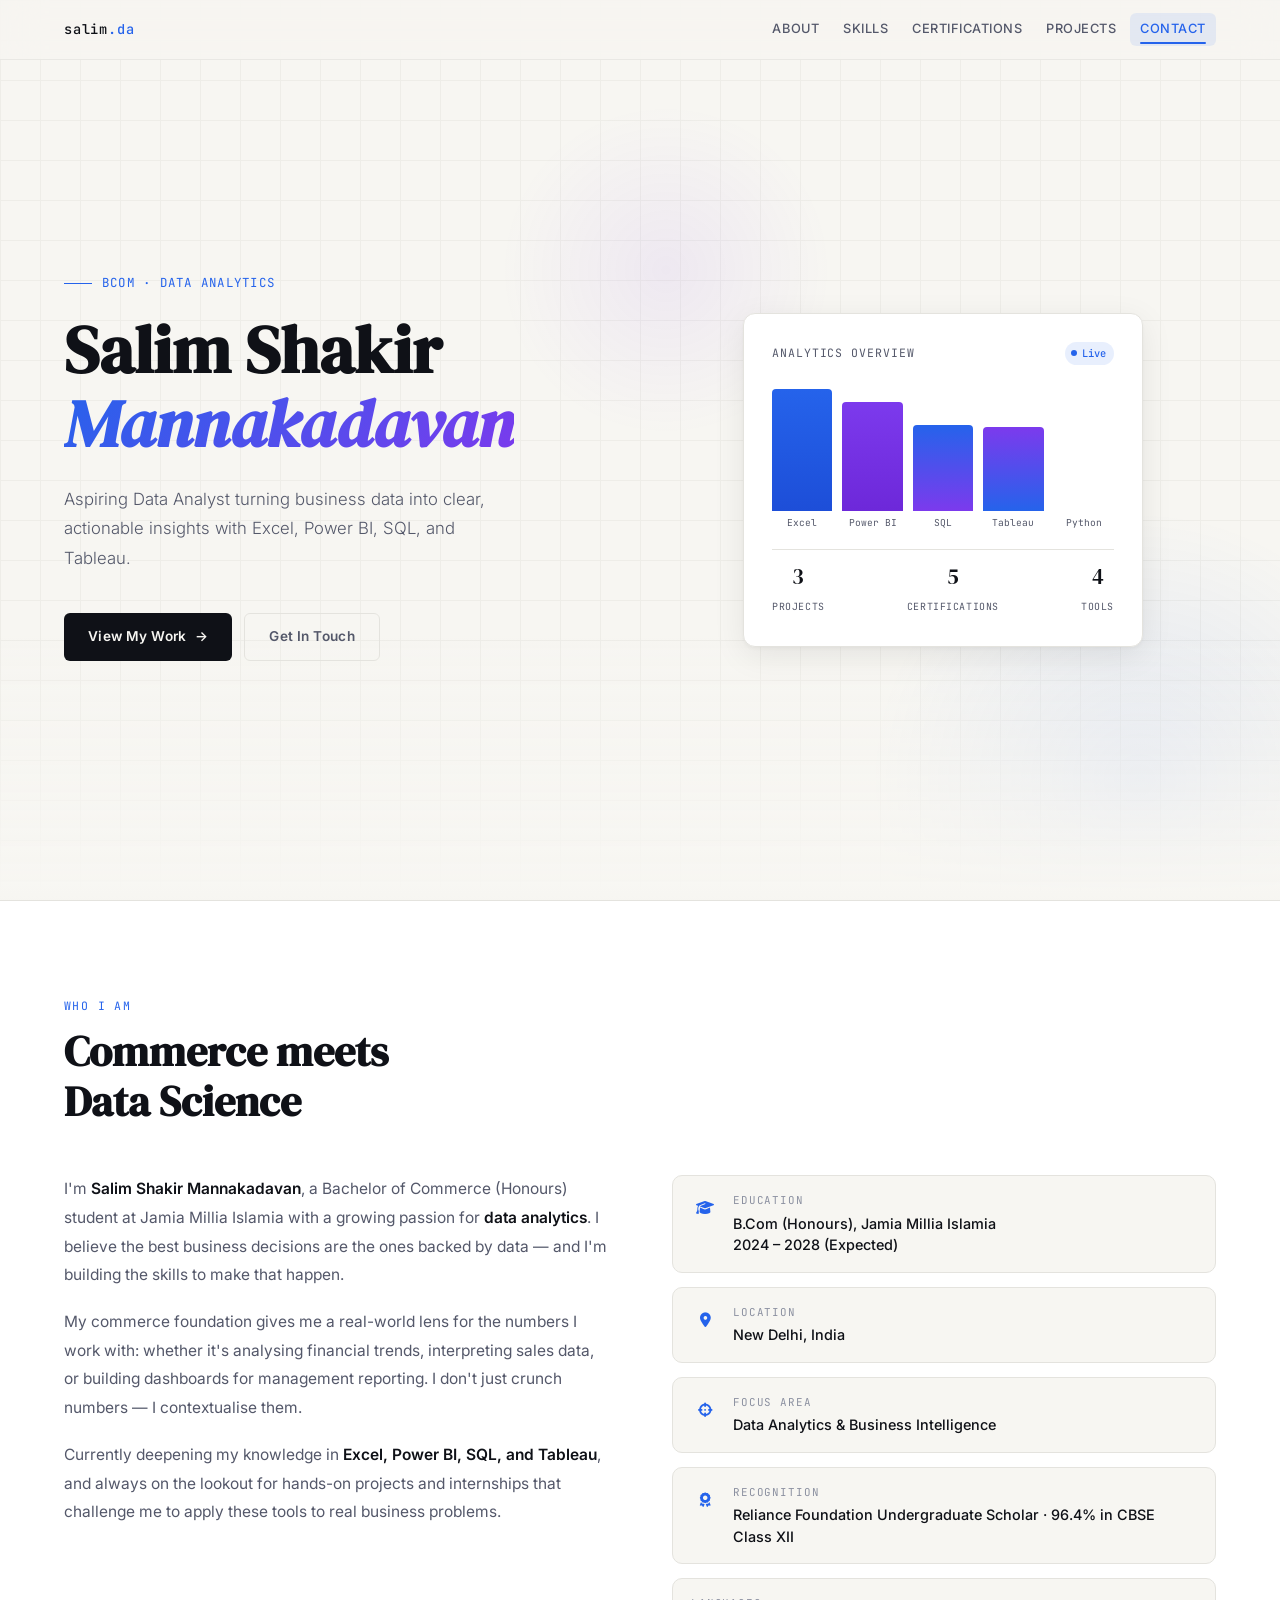
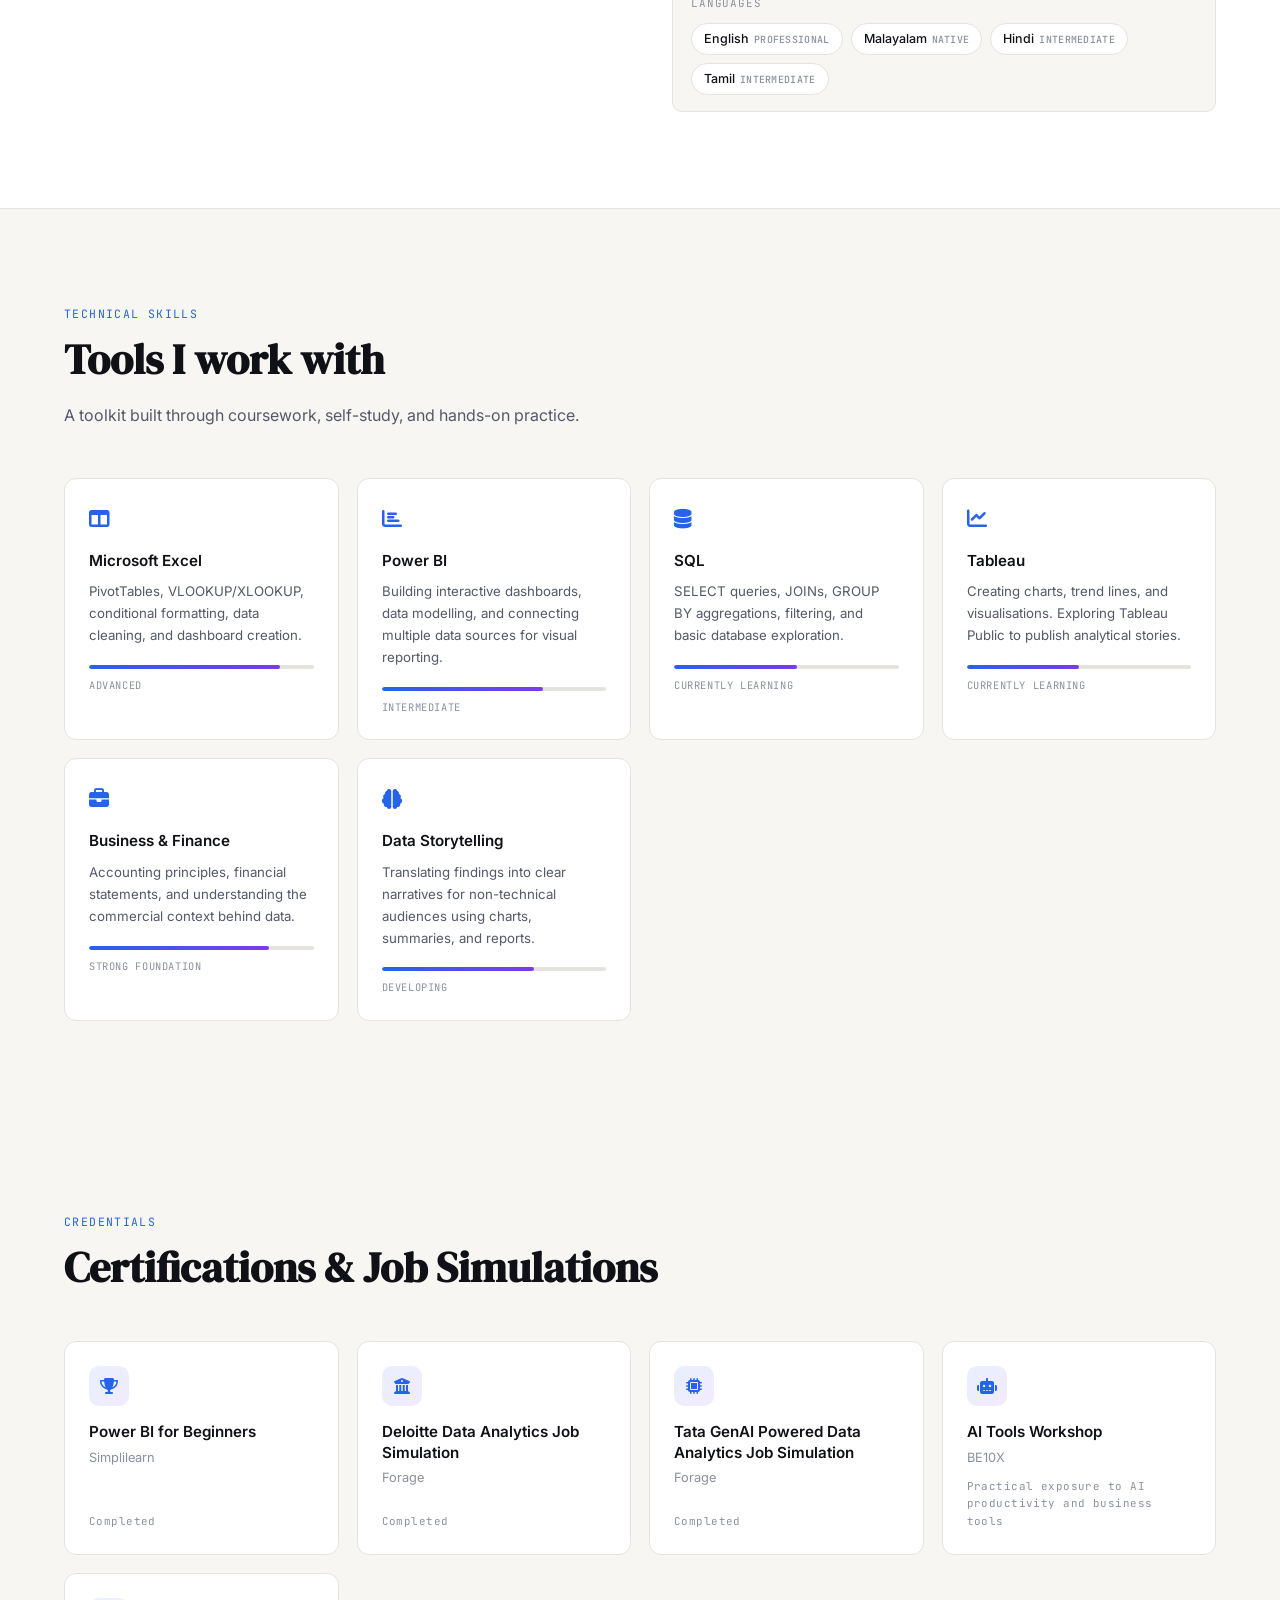
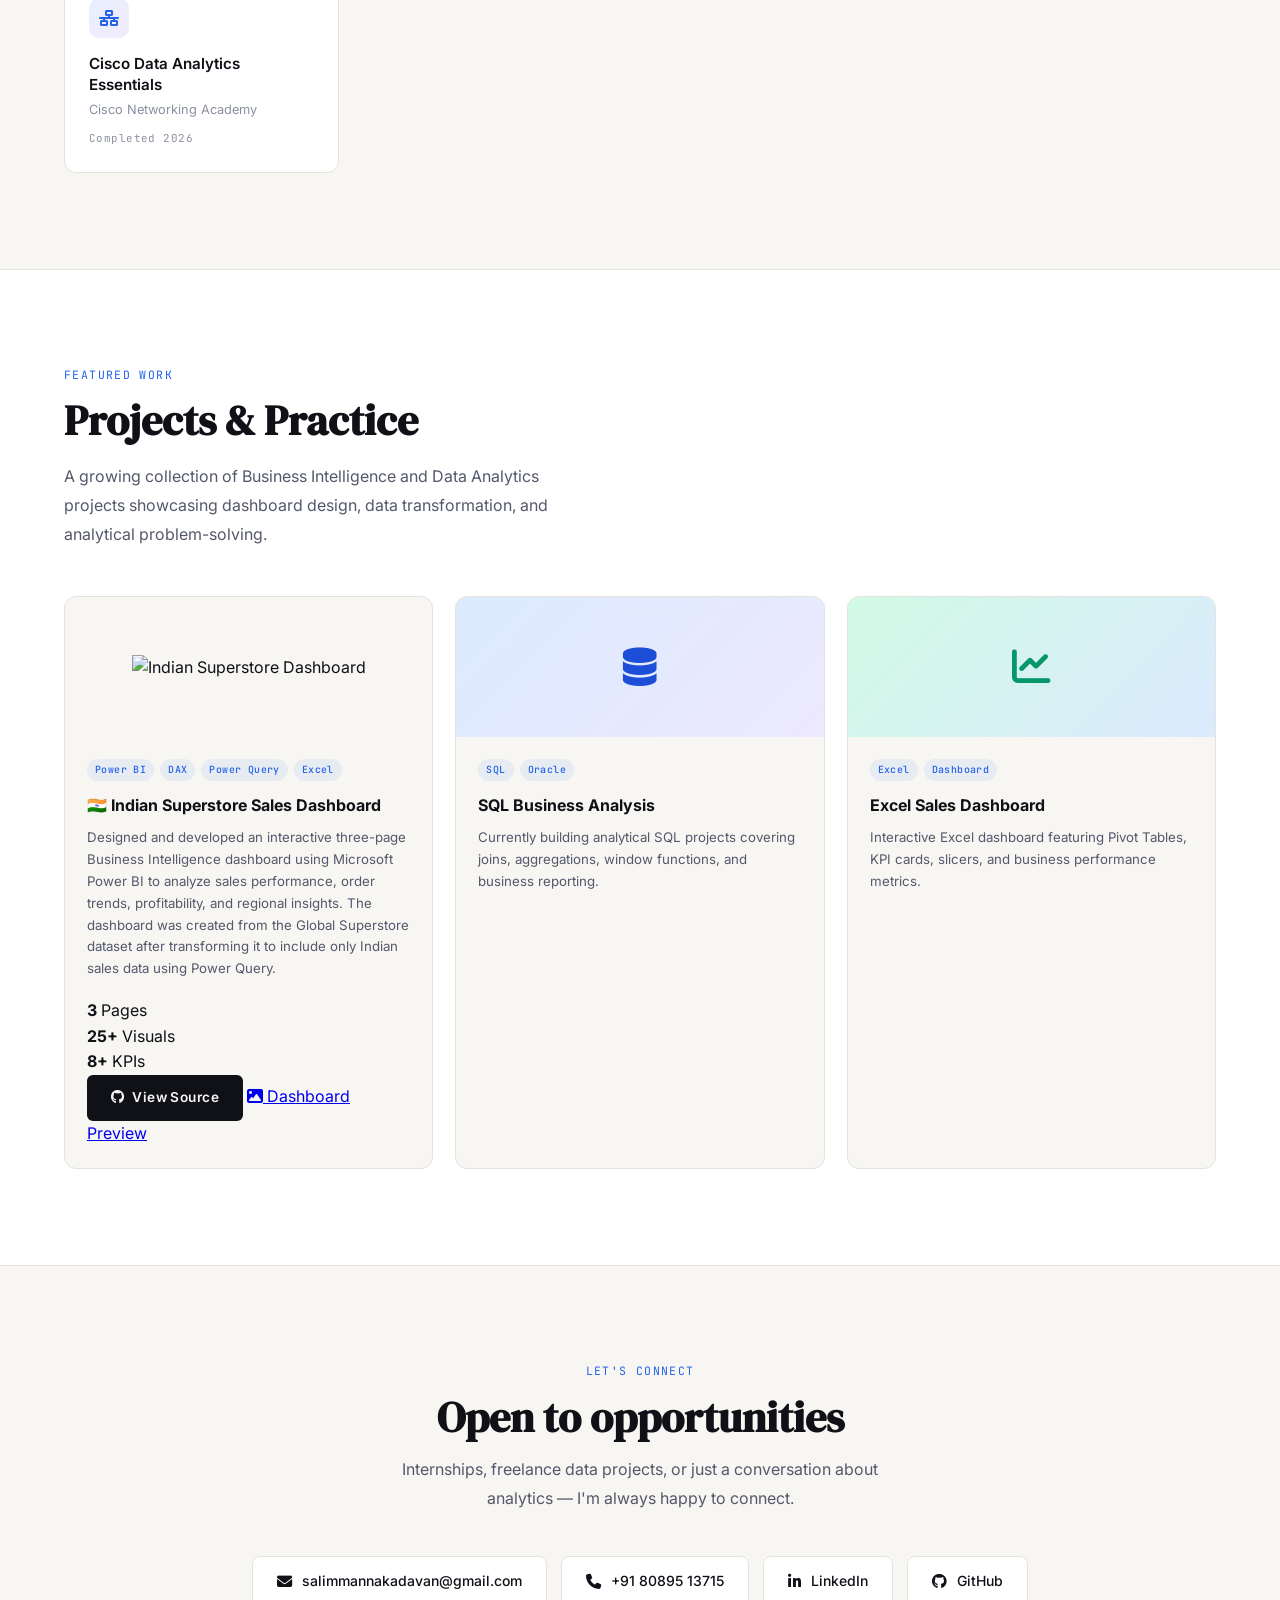
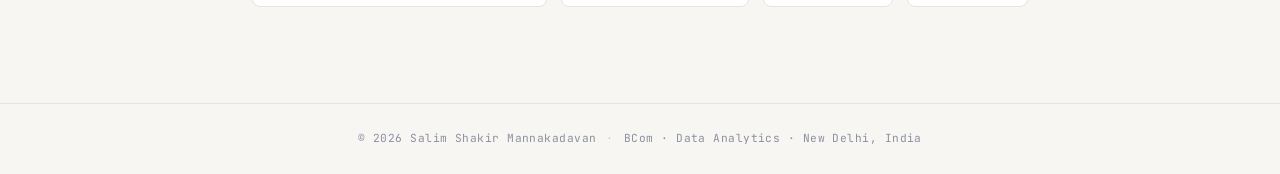
==== commit 0dc2eb80: "Update index.htm" ====
--- a/index.htm
+++ b/index.htm
@@ -335,79 +335,165 @@
      PROJECTS
      ============================================================ -->
 <section id="projects">
-  <p class="section-label reveal-up">My Work</p>
-  <h2 class="reveal-up" style="--reveal-delay:0.05s">Projects &amp; Practice</h2>
-  <p class="section-intro reveal-up" style="--reveal-delay:0.1s">Self-directed projects practising the full analytics workflow, from raw data to insight.</p>
+  <p class="section-label reveal-up">Featured Work</p>
+  <h2 class="reveal-up" style="--reveal-delay:0.05s">Projects & Practice</h2>
+  <p class="section-intro reveal-up" style="--reveal-delay:0.1s">
+    A growing collection of Business Intelligence and Data Analytics projects showcasing dashboard design,
+    data transformation, and analytical problem-solving.
+  </p>
 
   <div class="projects-grid">
 
-    <div class="project-card tilt-card reveal-up" style="--reveal-delay:0.1s">
-      <div class="project-thumb blue" aria-hidden="true">
-        <i class="fa-solid fa-chart-column project-thumb-icon"></i>
-        <div class="project-thumb-glow"></div>
-      </div>
+    <!-- FEATURED PROJECT -->
+
+    <div class="project-card featured-project tilt-card reveal-up" style="--reveal-delay:0.1s">
+
+      <div class="project-thumb powerbi">
+
+        <!-- Replace this with your screenshot -->
+        <img src="assets/projects/indian-superstore-cover.png"
+             alt="Indian Superstore Dashboard">
+
+      </div>
+
       <div class="project-body">
+
+        <div class="project-tags">
+          <span class="tag">Power BI</span>
+          <span class="tag">DAX</span>
+          <span class="tag">Power Query</span>
+          <span class="tag">Excel</span>
+        </div>
+
+        <div class="project-title">
+          🇮🇳 Indian Superstore Sales Dashboard
+        </div>
+
+        <div class="project-desc">
+
+          Designed and developed an interactive three-page Business Intelligence dashboard
+          using Microsoft Power BI to analyze sales performance, order trends,
+          profitability, and regional insights.
+
+          The dashboard was created from the Global Superstore dataset after
+          transforming it to include only Indian sales data using Power Query.
+
+        </div>
+
+        <div class="project-stats">
+
+          <div>
+            <strong>3</strong>
+            <span>Pages</span>
+          </div>
+
+          <div>
+            <strong>25+</strong>
+            <span>Visuals</span>
+          </div>
+
+          <div>
+            <strong>8+</strong>
+            <span>KPIs</span>
+          </div>
+
+        </div>
+
+        <div class="project-buttons">
+
+          <a
+            href="https://github.com/SalimShakir/Indian-superstore-dashboard"
+            target="_blank"
+            class="btn-primary">
+
+            <i class="fab fa-github"></i>
+
+            View Source
+
+          </a>
+
+          <a
+            href="#"
+            class="btn-secondary">
+
+            <i class="fa-solid fa-image"></i>
+
+            Dashboard Preview
+
+          </a>
+
+        </div>
+
+      </div>
+
+    </div>
+
+
+
+
+
+    <!-- UPCOMING PROJECT -->
+
+    <div class="project-card tilt-card reveal-up" style="--reveal-delay:0.2s">
+
+      <div class="project-thumb blue">
+        <i class="fa-solid fa-database project-thumb-icon"></i>
+      </div>
+
+      <div class="project-body">
+
+        <div class="project-tags">
+          <span class="tag">SQL</span>
+          <span class="tag">Oracle</span>
+        </div>
+
+        <div class="project-title">
+          SQL Business Analysis
+        </div>
+
+        <div class="project-desc">
+          Currently building analytical SQL projects covering joins,
+          aggregations, window functions, and business reporting.
+        </div>
+
+      </div>
+
+    </div>
+
+
+
+
+
+    <!-- UPCOMING PROJECT -->
+
+    <div class="project-card tilt-card reveal-up" style="--reveal-delay:0.3s">
+
+      <div class="project-thumb green">
+        <i class="fa-solid fa-chart-line project-thumb-icon"></i>
+      </div>
+
+      <div class="project-body">
+
         <div class="project-tags">
           <span class="tag">Excel</span>
-          <span class="tag">Pivot Tables</span>
-          <span class="tag">Dashboards</span>
-        </div>
-        <div class="project-title">Sales Performance Dashboard</div>
-        <div class="project-desc">Analysed 12 months of mock sales data in Excel. Built PivotTable reports and charts to identify top products, seasonal trends, and underperforming regions.</div>
-        <a href="https://github.com/SalimShakir" target="_blank" rel="noopener noreferrer" class="project-link">
-          View on GitHub
-          <span class="project-arrow" aria-hidden="true">
-            <i class="fa-solid fa-arrow-right"></i>
-          </span>
-        </a>
-      </div>
-    </div>
-
-    <div class="project-card tilt-card reveal-up" style="--reveal-delay:0.18s">
-      <div class="project-thumb green" aria-hidden="true">
-        <i class="fa-solid fa-store project-thumb-icon"></i>
-        <div class="project-thumb-glow"></div>
-      </div>
-      <div class="project-body">
-        <div class="project-tags">
-          <span class="tag">Power BI</span>
-          <span class="tag">Data Modelling</span>
-          <span class="tag">Retail</span>
-        </div>
-        <div class="project-title">Retail Inventory Report</div>
-        <div class="project-desc">Power BI report tracking stock levels, turnover rates, and reorder alerts — built around interactive visuals and KPI cards across product categories.</div>
-        <a href="https://github.com/SalimShakir" target="_blank" rel="noopener noreferrer" class="project-link">
-          View on GitHub
-          <span class="project-arrow" aria-hidden="true">
-            <i class="fa-solid fa-arrow-right"></i>
-          </span>
-        </a>
-      </div>
-    </div>
-
-    <div class="project-card tilt-card reveal-up" style="--reveal-delay:0.26s">
-      <div class="project-thumb orange" aria-hidden="true">
-        <i class="fa-solid fa-landmark project-thumb-icon"></i>
-        <div class="project-thumb-glow"></div>
-      </div>
-      <div class="project-body">
-        <div class="project-tags">
-          <span class="tag">SQL</span>
-          <span class="tag">Tableau</span>
-          <span class="tag">Finance</span>
-        </div>
-        <div class="project-title">Bank Transaction Analysis</div>
-        <div class="project-desc">A practice project querying a sample transactions database with SQL, then visualising spending patterns and trends in Tableau Public — built while learning both tools.</div>
-        <a href="https://github.com/SalimShakir" target="_blank" rel="noopener noreferrer" class="project-link">
-          View on GitHub
-          <span class="project-arrow" aria-hidden="true">
-            <i class="fa-solid fa-arrow-right"></i>
-          </span>
-        </a>
-      </div>
-    </div>
-
-  </div>
+          <span class="tag">Dashboard</span>
+        </div>
+
+        <div class="project-title">
+          Excel Sales Dashboard
+        </div>
+
+        <div class="project-desc">
+          Interactive Excel dashboard featuring Pivot Tables,
+          KPI cards, slicers, and business performance metrics.
+        </div>
+
+      </div>
+
+    </div>
+
+  </div>
+
 </section>
 
 
--- a/style.css
+++ b/style.css
@@ -41,6 +41,23 @@
   /* Transitions */
   --ease-out-expo: cubic-bezier(0.16, 1, 0.3, 1);
   --ease-spring:   cubic-bezier(0.34, 1.56, 0.64, 1);
+
+  color-scheme: light;
+
+/* Smooth theme transition across the whole page */
+body,
+nav,
+.skill-card,
+.project-card,
+.detail-row,
+.chart-wrapper,
+.contact-link,
+.lang-chip,
+footer,
+.btn-ghost {
+  transition-property: background-color, border-color, color, box-shadow, transform;
+  transition-duration: 0.25s, 0.25s, 0.25s, 0.25s, 0.25s;
+  transition-timing-function: ease, ease, ease, ease, var(--ease-out-expo);
 }
 
 /* ── BASE ── */
@@ -59,6 +76,25 @@
   -webkit-font-smoothing: antialiased;
 }
 
+::selection {
+  background: var(--accent);
+  color: #fff;
+}
+
+
+/* ============================================================
+   SCROLL PROGRESS BAR
+   ============================================================ */
+.scroll-progress {
+  position: fixed;
+  top: 0; left: 0;
+  height: 2.5px;
+  width: 0%;
+  background: linear-gradient(90deg, var(--accent), var(--accent2));
+  z-index: 300;
+  transition: width 0.1s linear;
+}
+
 
 /* ============================================================
    NAV — Glassmorphism, shrink on scroll, active highlight
@@ -68,7 +104,7 @@
   top: 0; left: 0; right: 0;
   z-index: 200;
   display: flex;
-  justify-content: space-between;
+  justify-content: flex-start;
   align-items: center;
   padding: 0 5vw;
   height: var(--nav-height);
@@ -84,8 +120,7 @@
 /* Scrolled state — slightly tighter and more opaque */
 nav.nav--scrolled {
   height: 52px;
-  background: rgba(247,246,242,0.95);
-  box-shadow: 0 1px 0 var(--nav-border), 0 4px 24px rgba(0,0,0,0.05);
+  box-shadow: 0 1px 0 var(--nav-border), 0 4px 24px rgba(0,0,0,0.07);
 }
 
 /* Logo */
@@ -93,18 +128,42 @@
   font-family: var(--mono);
   font-size: 0.85rem;
   letter-spacing: 0.06em;
-  color: var(--accent);
+  color: var(--ink);
   text-decoration: none;
   font-weight: 500;
   flex-shrink: 0;
-}
+  transition: color 0.2s;
+}
+.nav-logo span { color: var(--accent); }
+.nav-logo:hover { color: var(--accent); }
 
 /* Link list */
 .nav-links {
+  position: relative;
   display: flex;
   gap: 4px;
   list-style: none;
-}
+  margin-left: auto;
+}
+
+/* Sliding pill that tracks hover / active link */
+.nav-pill {
+  position: absolute;
+  top: 0;
+  height: 100%;
+  border-radius: 6px;
+  background: rgba(37,99,235,0.09);
+  opacity: 0;
+  pointer-events: none;
+  z-index: 0;
+  transition: left 0.3s var(--ease-out-expo), width 0.3s var(--ease-out-expo), opacity 0.2s ease;
+}
+.nav-links:hover .nav-pill,
+.nav-pill.is-active {
+  opacity: 1;
+}
+
+.nav-links li { position: relative; z-index: 1; }
 
 .nav-links a {
   position: relative;
@@ -116,12 +175,12 @@
   text-decoration: none;
   padding: 6px 10px;
   border-radius: 6px;
-  transition: color 0.2s, background 0.2s;
+  display: block;
+  transition: color 0.2s;
 }
 
 .nav-links a:hover {
   color: var(--ink);
-  background: rgba(15,17,23,0.05);
 }
 
 /* Magic underline — animated on active */
@@ -146,6 +205,9 @@
   transform: scaleX(1);
 }
 
+
+
+
 /* Mobile hamburger button */
 .nav-toggle {
   display: none;
@@ -162,8 +224,11 @@
   height: 1.5px;
   background: var(--ink);
   border-radius: 2px;
-  transition: transform 0.25s, opacity 0.25s;
-}
+  transition: transform 0.3s var(--ease-out-expo), opacity 0.25s, background 0.2s;
+}
+.nav-toggle.is-open span:nth-child(1) { transform: translateY(6.5px) rotate(45deg); }
+.nav-toggle.is-open span:nth-child(2) { opacity: 0; }
+.nav-toggle.is-open span:nth-child(3) { transform: translateY(-6.5px) rotate(-45deg); }
 
 
 /* ============================================================
@@ -205,13 +270,15 @@
   pointer-events: none;
 }
 
-/* Animated ambient orbs */
+/* Animated ambient orbs — base drift + JS-driven parallax offset */
 .hero-orb {
   position: absolute;
   border-radius: 50%;
   pointer-events: none;
   z-index: 0;
   will-change: transform;
+  transform: translate(var(--px, 0px), var(--py, 0px));
+  transition: transform 0.6s var(--ease-out-expo);
 }
 .hero-orb--1 {
   width: 560px; height: 560px;
@@ -234,6 +301,11 @@
 .hero-text {
   position: relative;
   z-index: 1;
+}
+@media (min-width: 769px) {
+  .hero-text {
+    margin-top: -26px;
+  }
 }
 
 .hero-eyebrow {
@@ -292,17 +364,19 @@
   gap: 8px;
   padding: 12px 24px;
   background: var(--ink);
-  color: #fff;
+  color: var(--bg);
   font-size: 0.85rem;
   font-weight: 600;
   letter-spacing: 0.03em;
   text-decoration: none;
   border-radius: 6px;
-  transition: background 0.2s, transform 0.2s var(--ease-spring), box-shadow 0.2s;
+  transform: translate(var(--mx, 0px), var(--my, 0px)) translateY(var(--lift, 0px));
+  transition: background 0.2s, transform 0.25s var(--ease-spring), box-shadow 0.2s;
 }
 .btn-primary:hover {
   background: var(--accent);
-  transform: translateY(-2px);
+  color: #fff;
+  --lift: -2px;
   box-shadow: 0 6px 20px rgba(37,99,235,0.28);
 }
 .btn-arrow {
@@ -317,21 +391,21 @@
   display: inline-flex;
   align-items: center;
   padding: 12px 24px;
-  border: 1.5px solid var(--ink);
-  color: var(--ink);
+  border: 1.5px solid var(--grid);
+  color: var(--ink-soft);
   font-size: 0.85rem;
   font-weight: 600;
   letter-spacing: 0.03em;
   text-decoration: none;
   border-radius: 6px;
-  transition: border-color 0.2s, color 0.2s, transform 0.2s var(--ease-spring);
+  transform: translate(var(--mx, 0px), var(--my, 0px)) translateY(var(--lift, 0px));
+  transition: border-color 0.2s, color 0.2s, transform 0.25s var(--ease-spring);
 }
 .btn-ghost:hover {
   border-color: var(--accent);
   color: var(--accent);
-  transform: translateY(-2px);
-}
-
+  --lift: -2px;
+}
 
 /* ── CHART VISUAL ── */
 .hero-visual {
@@ -420,6 +494,10 @@
   border-radius: 4px 4px 0 0;
   transform-origin: bottom;
   animation: bar-grow 1.2s var(--ease-spring) var(--bar-delay, 0s) both;
+  transition: filter 0.2s;
+}
+.bar-group:hover .bar {
+  filter: brightness(1.12);
 }
 @keyframes bar-grow {
   from { transform: scaleY(0); opacity: 0; }
@@ -564,6 +642,45 @@
   line-height: 1.5;
 }
 
+/* Languages chip row */
+.languages-row {
+  padding: 16px 18px;
+  background: var(--bg);
+  border-radius: 10px;
+  border: 1px solid var(--grid);
+}
+.languages-row .detail-key { margin-bottom: 10px; }
+.lang-chips {
+  display: flex;
+  flex-wrap: wrap;
+  gap: 8px;
+}
+.lang-chip {
+  display: inline-flex;
+  align-items: baseline;
+  gap: 5px;
+  font-size: 0.78rem;
+  font-weight: 500;
+  color: var(--ink);
+  background: var(--card);
+  border: 1px solid var(--grid);
+  border-radius: 20px;
+  padding: 5px 12px;
+  transition: border-color 0.2s, color 0.2s, transform 0.2s var(--ease-spring);
+}
+.lang-chip small {
+  font-family: var(--mono);
+  font-size: 0.62rem;
+  color: var(--ink-muted);
+  text-transform: uppercase;
+  letter-spacing: 0.03em;
+}
+.lang-chip:hover {
+  border-color: rgba(37,99,235,0.35);
+  color: var(--accent);
+  transform: translateY(-2px);
+}
+
 
 /* ============================================================
    SKILLS
@@ -582,10 +699,6 @@
   padding: 24px;
   position: relative;
   overflow: hidden;
-  transition:
-    border-color 0.25s,
-    box-shadow 0.25s,
-    transform 0.25s var(--ease-out-expo);
 }
 
 /* Top-edge accent on hover */
@@ -604,9 +717,8 @@
   border-color: rgba(37,99,235,0.30);
   box-shadow:
     0 0 0 1px rgba(37,99,235,0.08),
-    0 8px 28px rgba(37,99,235,0.10),
+    0 8px 28px rgba(37,99,235,0.12),
     0 1px 4px rgba(0,0,0,0.04);
-  transform: translateY(-4px);
 }
 .skill-card:hover::before { opacity: 1; }
 
@@ -614,6 +726,10 @@
   font-size: 1.25rem;
   color: var(--accent);
   margin-bottom: 14px;
+  transition: transform 0.3s var(--ease-spring);
+}
+.skill-card:hover .skill-icon {
+  transform: scale(1.15) rotate(-6deg);
 }
 .skill-name {
   font-weight: 600;
@@ -638,10 +754,10 @@
 }
 .skill-bar-fill {
   height: 100%;
-  width: 0;  /* starts at 0; JS will set to data-width when visible */
+  width: 0;  /* starts at 0; JS sets to data-width when the card is visible */
   border-radius: 2px;
   background: linear-gradient(90deg, var(--accent), var(--accent2));
-  transition: width 1s var(--ease-out-expo);
+  transition: width 1.1s var(--ease-out-expo);
 }
 
 .skill-level {
@@ -652,6 +768,20 @@
   letter-spacing: 0.06em;
 }
 
+/* ── Tilt cards: shared 3D hover, driven by JS custom properties ──
+   Falls back gracefully to a flat lift via the CSS hover rule below
+   when JS / pointer hover is unavailable (e.g. touch devices). */
+.tilt-card {
+  --rx: 0deg;
+  --ry: 0deg;
+  --ty: 0px;
+  transform: translateY(var(--ty)) perspective(900px) rotateX(var(--rx)) rotateY(var(--ry));
+  transition: transform 0.35s var(--ease-out-expo), border-color 0.25s, box-shadow 0.25s;
+}
+@media (hover: hover) {
+  .tilt-card:hover { --ty: -4px; }
+}
+
 
 /* ============================================================
    CERTIFICATIONS
@@ -679,11 +809,12 @@
   font-size: 1rem;
   color: var(--accent);
   margin-bottom: 16px;
-  transition: background 0.25s, box-shadow 0.25s;
+  transition: background 0.25s, box-shadow 0.25s, transform 0.3s var(--ease-spring);
 }
 .cert-card:hover .cert-badge {
   background: linear-gradient(135deg, rgba(37,99,235,0.18), rgba(124,58,237,0.18));
   box-shadow: 0 0 0 4px rgba(37,99,235,0.08);
+  transform: scale(1.08);
 }
 
 .cert-card .skill-name {
@@ -728,18 +859,15 @@
   border-radius: var(--card-radius);
   overflow: hidden;
   background: var(--bg);
-  transition:
-    box-shadow 0.3s var(--ease-out-expo),
-    transform 0.3s var(--ease-out-expo),
-    border-color 0.3s;
+  transition: box-shadow 0.3s var(--ease-out-expo), border-color 0.3s;
 }
 .project-card:hover {
   box-shadow:
     0 0 0 1px rgba(37,99,235,0.10),
-    0 16px 48px rgba(0,0,0,0.10);
-  transform: translateY(-5px);
+    0 16px 48px rgba(0,0,0,0.12);
   border-color: rgba(37,99,235,0.20);
 }
+.project-card.tilt-card:hover { --ty: -5px; }
 
 /* Project thumbnail */
 .project-thumb {
@@ -760,7 +888,7 @@
   z-index: 1;
   transition: transform 0.35s var(--ease-out-expo);
 }
-.project-thumb.blue   .project-thumb-icon { color: var(--accent); }
+.project-thumb.blue   .project-thumb-icon { color: #1d4ed8; }
 .project-thumb.green  .project-thumb-icon { color: #059669; }
 .project-thumb.orange .project-thumb-icon { color: #d97706; }
 
@@ -862,15 +990,16 @@
   color: var(--ink);
   text-decoration: none;
   background: var(--card);
+  transform: translate(var(--mx, 0px), var(--my, 0px)) translateY(var(--lift, 0px));
   transition:
     border-color 0.22s,
     color 0.22s,
     background 0.22s,
-    transform 0.22s var(--ease-spring),
+    transform 0.25s var(--ease-spring),
     box-shadow 0.22s;
 }
 .contact-link:hover {
-  transform: translateY(-3px);
+  --lift: -3px;
 }
 
 /* Brand-color hover per link type */
@@ -879,13 +1008,18 @@
   color: var(--accent);
   box-shadow: 0 6px 20px rgba(37,99,235,0.12);
 }
+.contact-link--phone:hover {
+  border-color: rgba(5,150,105,0.40);
+  color: #059669;
+  box-shadow: 0 6px 20px rgba(5,150,105,0.12);
+}
 .contact-link--linkedin:hover {
   border-color: rgba(10,102,194,0.40);
   color: #0a66c2;
   box-shadow: 0 6px 20px rgba(10,102,194,0.14);
 }
 .contact-link--github:hover {
-  border-color: rgba(36,41,46,0.40);
+  border-color: rgba(120,120,130,0.40);
   color: var(--ink);
   box-shadow: 0 6px 20px rgba(0,0,0,0.10);
 }
@@ -920,6 +1054,44 @@
 }
 .footer-sub {
   color: var(--ink-muted);
+}
+
+
+/* ============================================================
+   BACK TO TOP
+   ============================================================ */
+.back-to-top {
+  position: fixed;
+  right: 24px;
+  bottom: 24px;
+  width: 42px;
+  height: 42px;
+  border-radius: 50%;
+  border: 1px solid var(--grid);
+  background: var(--card);
+  color: var(--ink-soft);
+  display: flex;
+  align-items: center;
+  justify-content: center;
+  cursor: pointer;
+  font-size: 0.85rem;
+  z-index: 150;
+  opacity: 0;
+  visibility: hidden;
+  transform: translateY(12px);
+  box-shadow: 0 4px 18px rgba(0,0,0,0.10);
+  transition: opacity 0.3s var(--ease-out-expo), transform 0.3s var(--ease-out-expo),
+              border-color 0.2s, color 0.2s, background 0.25s;
+}
+.back-to-top.is-visible {
+  opacity: 1;
+  visibility: visible;
+  transform: translateY(0);
+}
+.back-to-top:hover {
+  color: var(--accent);
+  border-color: rgba(37,99,235,0.4);
+  transform: translateY(-3px);
 }
 
 
@@ -978,13 +1150,14 @@
   }
 
   /* Hamburger visible */
-  .nav-toggle { display: flex; }
+  .nav-toggle { display: flex;
+  margin-left:auto ; }
   .nav-links {
     display: none;
     position: absolute;
     top: 100%;
     left: 0; right: 0;
-    background: rgba(247,246,242,0.97);
+    background: var(--nav-bg);
     backdrop-filter: blur(20px);
     border-bottom: 1px solid var(--nav-border);
     flex-direction: column;
@@ -997,6 +1170,7 @@
     padding: 12px 5vw;
     border-radius: 0;
   }
+  .nav-pill { display: none; }
 
   /* Footer stacks */
   footer {
@@ -1008,6 +1182,13 @@
 
   /* Contact links stack naturally due to flex-wrap */
   .contact-label { font-size: 0.82rem; }
+
+  .back-to-top {
+    right: 16px;
+    bottom: 16px;
+    width: 38px;
+    height: 38px;
+  }
 }
 
 
@@ -1021,13 +1202,18 @@
   .hero-orb,
   .badge-dot,
   .reveal-item,
-  .reveal-up {
+  .reveal-up,
+  .tilt-card,
+  .btn-primary,
+  .btn-ghost,
+  .contact-link,
+  .back-to-top {
     animation: none !important;
     transition: none !important;
+  }
+  .reveal-item,
+  .reveal-up {
     opacity: 1 !important;
     transform: none !important;
   }
-  .skill-bar-fill {
-    width: attr(data-width) !important; /* fallback: just show them */
-  }
-}
+}
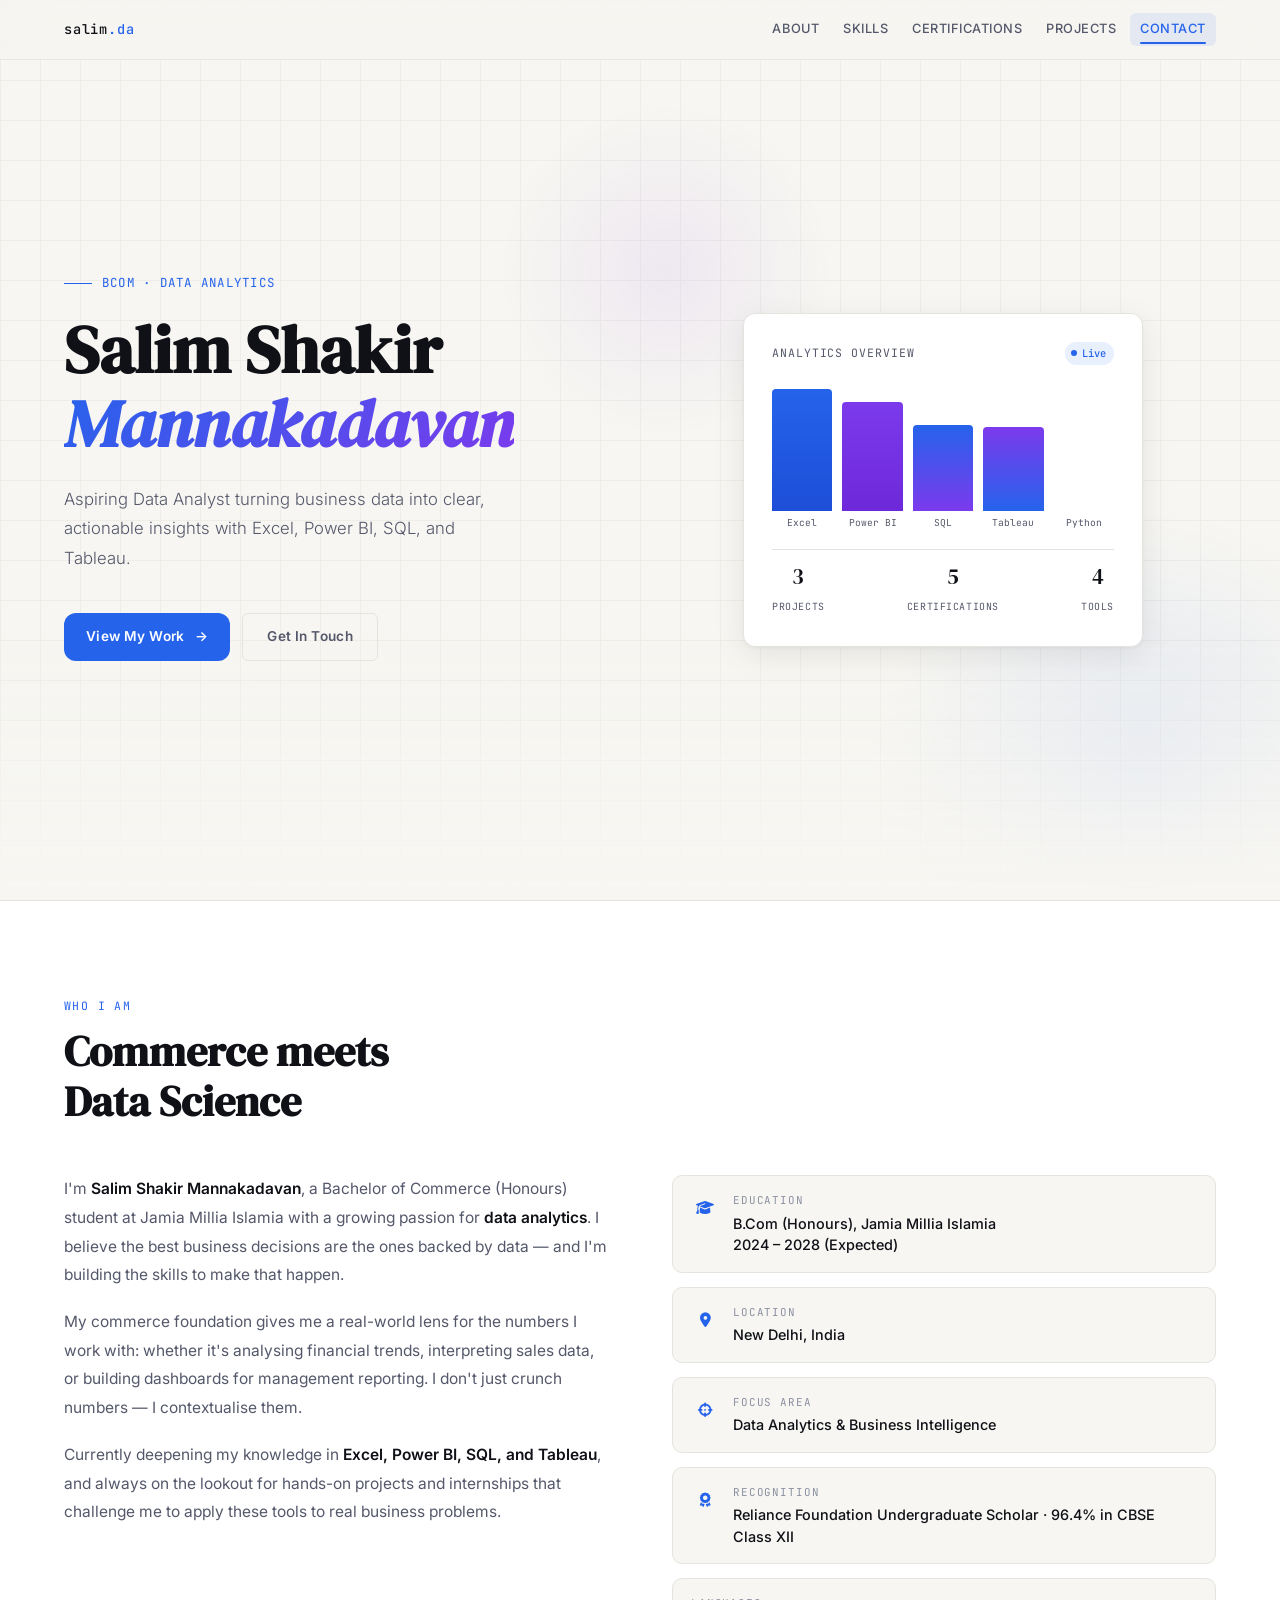
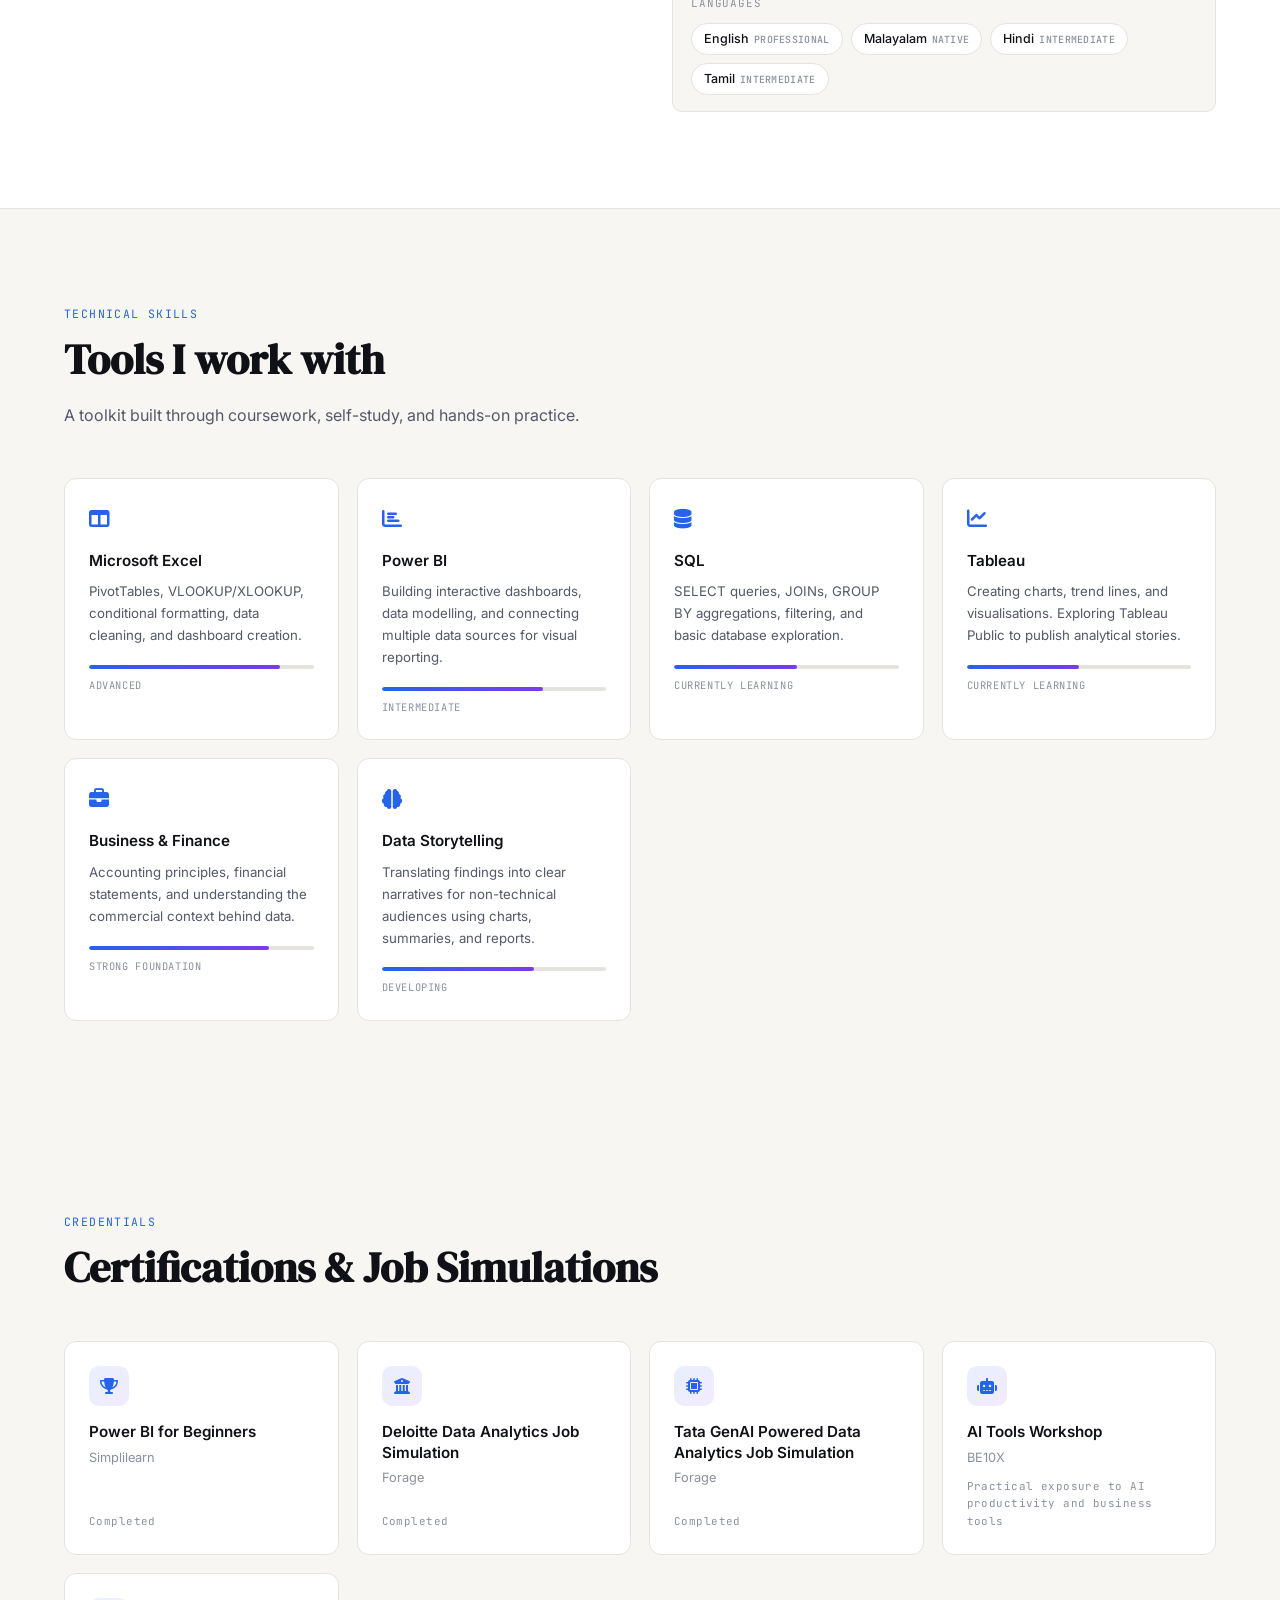
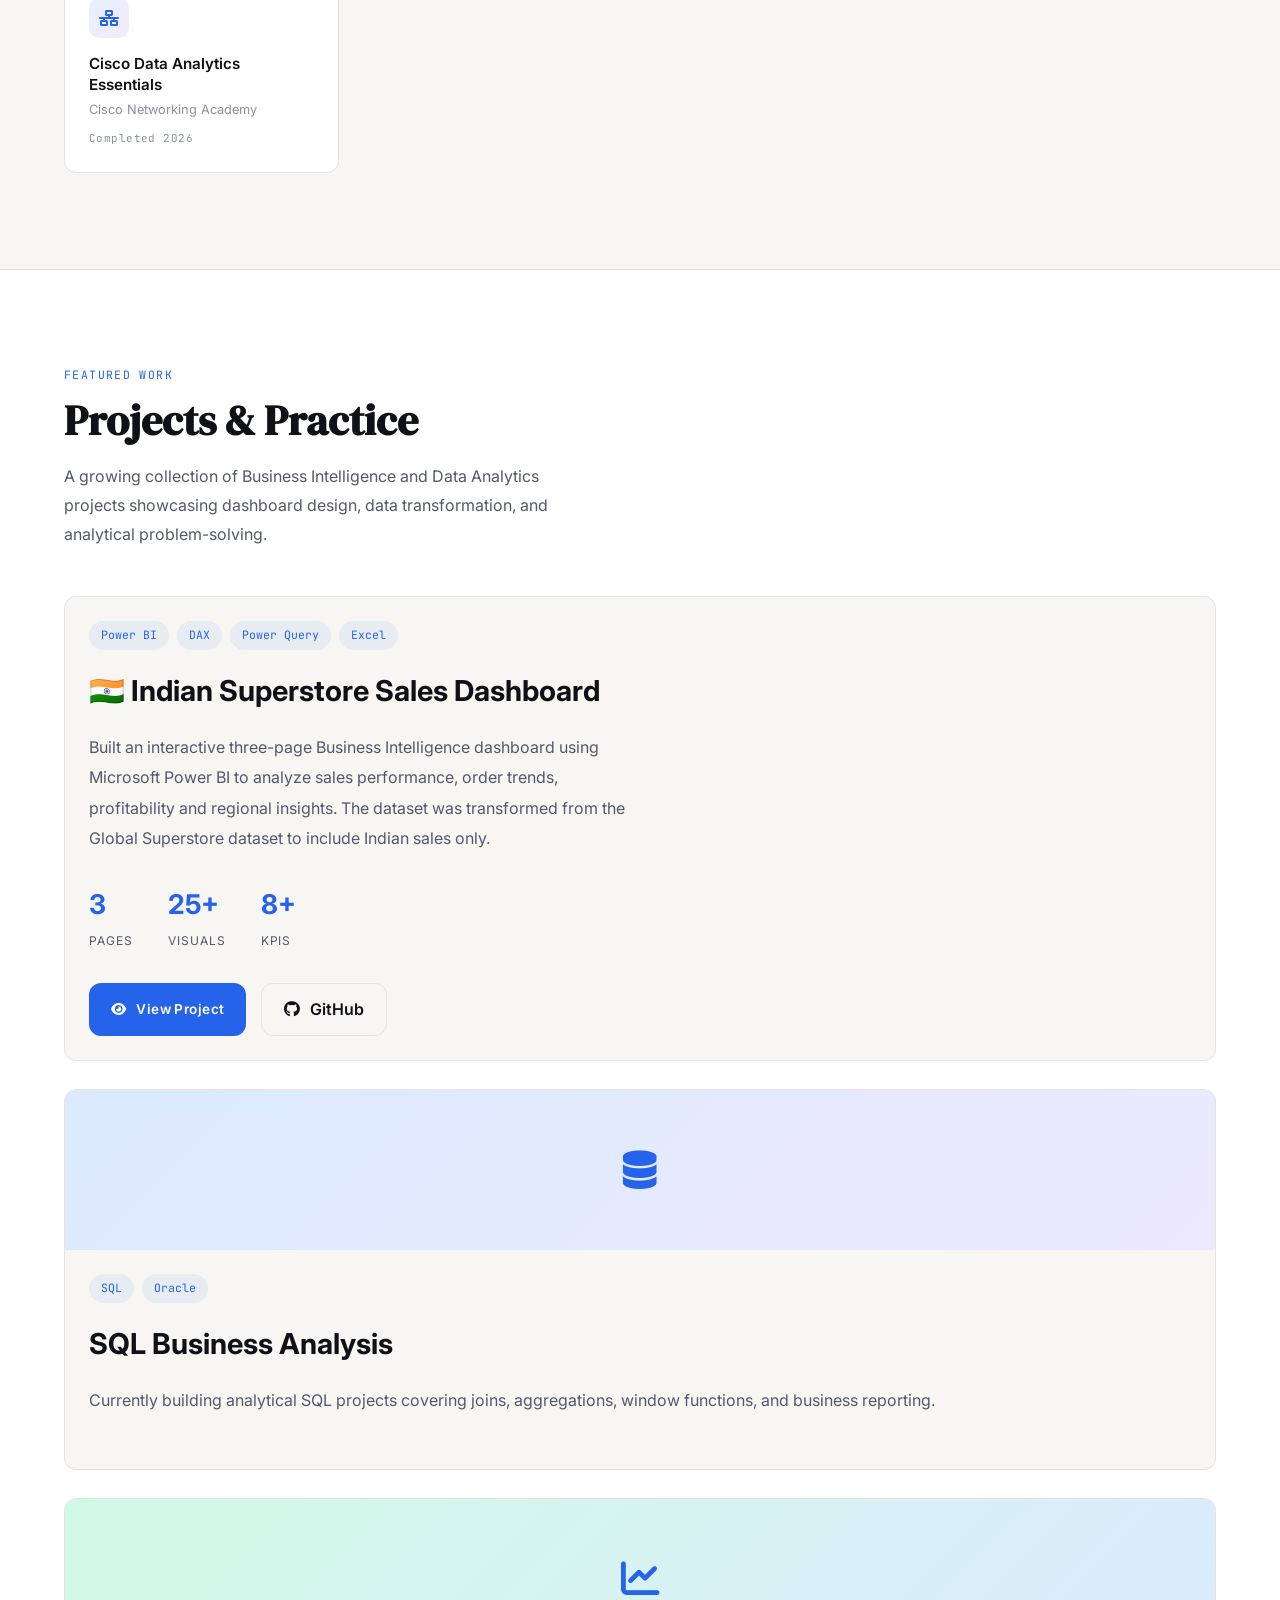
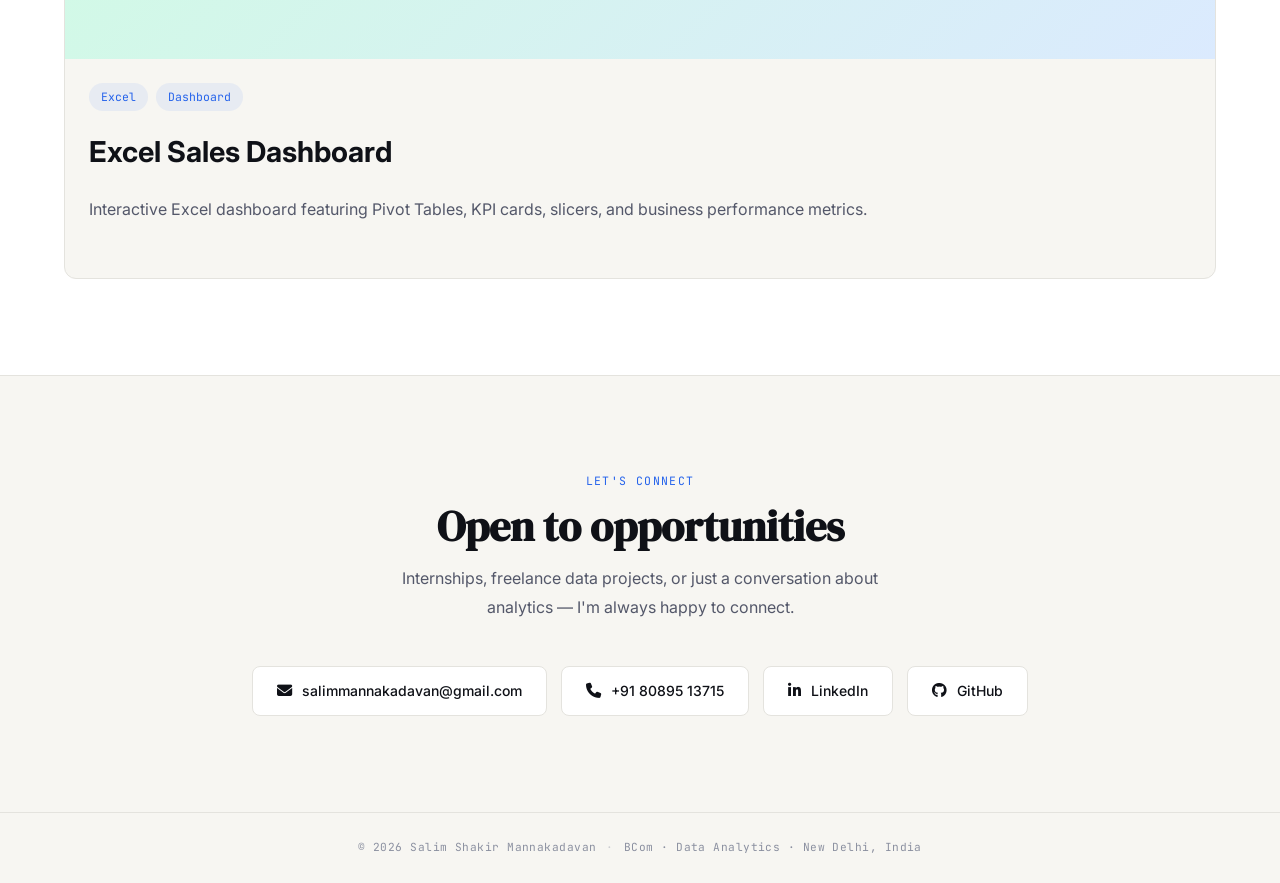
==== commit 20e8fa0f: "Update index.htm" ====
--- a/index.htm
+++ b/index.htm
@@ -346,89 +346,71 @@
 
     <!-- FEATURED PROJECT -->
 
-    <div class="project-card featured-project tilt-card reveal-up" style="--reveal-delay:0.1s">
-
-      <div class="project-thumb powerbi">
-
-        <!-- Replace this with your screenshot -->
-        <img src="assets/projects/indian-superstore-cover.png"
-             alt="Indian Superstore Dashboard">
-
-      </div>
-
-      <div class="project-body">
+ <div class="project-card featured-project tilt-card reveal-up" style="--reveal-delay:0.1s">
+
+    <div class="project-body">
 
         <div class="project-tags">
-          <span class="tag">Power BI</span>
-          <span class="tag">DAX</span>
-          <span class="tag">Power Query</span>
-          <span class="tag">Excel</span>
+            <span class="tag">Power BI</span>
+            <span class="tag">DAX</span>
+            <span class="tag">Power Query</span>
+            <span class="tag">Excel</span>
         </div>
 
         <div class="project-title">
-          🇮🇳 Indian Superstore Sales Dashboard
+            🇮🇳 Indian Superstore Sales Dashboard
         </div>
 
         <div class="project-desc">
-
-          Designed and developed an interactive three-page Business Intelligence dashboard
-          using Microsoft Power BI to analyze sales performance, order trends,
-          profitability, and regional insights.
-
-          The dashboard was created from the Global Superstore dataset after
-          transforming it to include only Indian sales data using Power Query.
-
+            Built an interactive three-page Business Intelligence dashboard using Microsoft Power BI to analyze sales performance, order trends, profitability and regional insights. The dataset was transformed from the Global Superstore dataset to include Indian sales only.
         </div>
 
         <div class="project-stats">
 
-          <div>
-            <strong>3</strong>
-            <span>Pages</span>
-          </div>
-
-          <div>
-            <strong>25+</strong>
-            <span>Visuals</span>
-          </div>
-
-          <div>
-            <strong>8+</strong>
-            <span>KPIs</span>
-          </div>
+            <div>
+                <strong>3</strong>
+                <span>Pages</span>
+            </div>
+
+            <div>
+                <strong>25+</strong>
+                <span>Visuals</span>
+            </div>
+
+            <div>
+                <strong>8+</strong>
+                <span>KPIs</span>
+            </div>
 
         </div>
 
         <div class="project-buttons">
 
-          <a
-            href="https://github.com/SalimShakir/Indian-superstore-dashboard"
-            target="_blank"
-            class="btn-primary">
-
-            <i class="fab fa-github"></i>
-
-            View Source
-
-          </a>
-
-          <a
-            href="#"
-            class="btn-secondary">
-
-            <i class="fa-solid fa-image"></i>
-
-            Dashboard Preview
-
-          </a>
-
-        </div>
-
-      </div>
-
-    </div>
-
-
+            <a href="YOUR_PROJECT_LINK"
+               class="btn-primary"
+               target="_blank">
+
+                <i class="fa-solid fa-eye"></i>
+
+                View Project
+
+            </a>
+
+            <a href="https://github.com/SalimShakir/Indian-superstore-dashboard"
+               class="btn-secondary"
+               target="_blank">
+
+                <i class="fab fa-github"></i>
+
+                GitHub
+
+            </a>
+
+        </div>
+
+    </div>
+
+</div>
 
 
 
--- a/style.css
+++ b/style.css
@@ -838,129 +838,298 @@
 }
 
 
-/* ============================================================
-   PROJECTS
-   ============================================================ */
+/* ==========================================================
+   PROJECTS SECTION
+========================================================== */
+
 #projects {
-  background: var(--card);
-  border-top: 1px solid var(--grid);
-  border-bottom: 1px solid var(--grid);
+    background: var(--card);
+    border-top: 1px solid var(--grid);
+    border-bottom: 1px solid var(--grid);
 }
 
 .projects-grid {
-  display: grid;
-  grid-template-columns: repeat(auto-fill, minmax(300px, 1fr));
-  gap: 22px;
-  margin-top: 48px;
-}
+    display: grid;
+    gap: 28px;
+    margin-top: 48px;
+}
+
+/* ==========================================================
+   FEATURED PROJECT
+========================================================== */
+
+.featured-project {
+    display: grid;
+    grid-template-columns: 1.1fr 1fr;
+    background: var(--bg);
+    border: 1px solid var(--grid);
+    border-radius: var(--card-radius);
+    overflow: hidden;
+    transition: .35s ease;
+}
+
+.featured-project:hover {
+    transform: translateY(-6px);
+    box-shadow: 0 25px 60px rgba(0,0,0,.12);
+}
+
+.project-thumb {
+    position: relative;
+    overflow: hidden;
+}
+
+.project-thumb.powerbi {
+    min-height: 420px;
+    background: #eef5ff;
+}
+
+.project-thumb img {
+    width: 100%;
+    height: 100%;
+    object-fit: cover;
+    transition: .45s ease;
+}
+
+.featured-project:hover img {
+    transform: scale(1.05);
+}
+
+.project-body {
+    padding: 38px;
+    display: flex;
+    flex-direction: column;
+    justify-content: center;
+}
+
+.project-tags {
+    display: flex;
+    flex-wrap: wrap;
+    gap: 8px;
+    margin-bottom: 18px;
+}
+
+.tag {
+    background: rgba(37,99,235,.08);
+    color: var(--accent);
+    padding: 5px 12px;
+    border-radius: 30px;
+    font-size: .72rem;
+    font-family: var(--mono);
+}
+
+.project-title {
+    font-size: 1.8rem;
+    font-weight: 700;
+    margin-bottom: 18px;
+    color: var(--ink);
+}
+
+.project-desc {
+    line-height: 1.9;
+    color: var(--ink-soft);
+    margin-bottom: 30px;
+}
+
+.project-stats {
+    display: flex;
+    gap: 35px;
+    margin-bottom: 30px;
+}
+
+.project-stats strong {
+    display: block;
+    font-size: 1.7rem;
+    color: var(--accent);
+}
+
+.project-stats span {
+    font-size: .75rem;
+    text-transform: uppercase;
+    color: var(--ink-soft);
+    letter-spacing: .08em;
+}
+
+.project-buttons {
+    display: flex;
+    gap: 15px;
+    flex-wrap: wrap;
+}
+
+.btn-primary,
+.btn-secondary {
+
+    display: inline-flex;
+    align-items: center;
+    justify-content: center;
+
+    gap: 10px;
+
+    padding: 13px 22px;
+
+    border-radius: 12px;
+
+    text-decoration: none;
+
+    font-weight: 600;
+
+    transition: .3s ease;
+}
+
+.btn-primary {
+    background: var(--accent);
+    color: white;
+}
+
+.btn-primary:hover {
+    transform: translateY(-3px);
+}
+
+.btn-secondary {
+    border: 1px solid var(--grid);
+    color: var(--ink);
+}
+
+.btn-secondary:hover {
+    background: rgba(37,99,235,.08);
+}
+
+/* ==========================================================
+   SMALL PROJECTS
+========================================================== */
 
 .project-card {
-  border: 1px solid var(--grid);
-  border-radius: var(--card-radius);
-  overflow: hidden;
-  background: var(--bg);
-  transition: box-shadow 0.3s var(--ease-out-expo), border-color 0.3s;
-}
+
+    border: 1px solid var(--grid);
+
+    border-radius: var(--card-radius);
+
+    background: var(--bg);
+
+    overflow: hidden;
+
+    transition: .35s ease;
+
+}
+
 .project-card:hover {
-  box-shadow:
-    0 0 0 1px rgba(37,99,235,0.10),
-    0 16px 48px rgba(0,0,0,0.12);
-  border-color: rgba(37,99,235,0.20);
-}
-.project-card.tilt-card:hover { --ty: -5px; }
-
-/* Project thumbnail */
-.project-thumb {
-  height: 140px;
-  display: flex;
-  align-items: center;
-  justify-content: center;
-  position: relative;
-  overflow: hidden;
-}
-.project-thumb.blue  { background: linear-gradient(135deg, #dbeafe, #ede9fe); }
-.project-thumb.green { background: linear-gradient(135deg, #d1fae5, #dbeafe); }
-.project-thumb.orange{ background: linear-gradient(135deg, #fef3c7, #fce7f3); }
+
+    transform: translateY(-6px);
+
+    box-shadow: 0 18px 45px rgba(0,0,0,.10);
+
+}
+
+.project-card .project-thumb {
+
+    height: 160px;
+
+    display: flex;
+
+    align-items: center;
+
+    justify-content: center;
+
+}
+
+.project-thumb.blue {
+    background: linear-gradient(135deg,#dbeafe,#ede9fe);
+}
+
+.project-thumb.green {
+    background: linear-gradient(135deg,#d1fae5,#dbeafe);
+}
+
+.project-thumb.orange {
+    background: linear-gradient(135deg,#fde68a,#fef3c7);
+}
 
 .project-thumb-icon {
-  font-size: 2.4rem;
-  position: relative;
-  z-index: 1;
-  transition: transform 0.35s var(--ease-out-expo);
-}
-.project-thumb.blue   .project-thumb-icon { color: #1d4ed8; }
-.project-thumb.green  .project-thumb-icon { color: #059669; }
-.project-thumb.orange .project-thumb-icon { color: #d97706; }
-
-.project-card:hover .project-thumb-icon {
-  transform: scale(1.1) translateY(-3px);
-}
-
-/* Glow that expands on hover */
-.project-thumb-glow {
-  position: absolute;
-  inset: 0;
-  background: radial-gradient(circle at center, rgba(255,255,255,0.40), transparent 70%);
-  opacity: 0;
-  transition: opacity 0.35s;
-}
-.project-card:hover .project-thumb-glow { opacity: 1; }
-
-/* Card body */
-.project-body { padding: 22px; }
-.project-tags {
-  display: flex;
-  flex-wrap: wrap;
-  gap: 6px;
-  margin-bottom: 12px;
-}
-.tag {
-  font-family: var(--mono);
-  font-size: 0.62rem;
-  padding: 3px 8px;
-  border-radius: 20px;
-  background: rgba(37,99,235,0.08);
-  color: var(--accent);
-  font-weight: 500;
-  letter-spacing: 0.04em;
-}
-.project-title {
-  font-weight: 700;
-  font-size: 1rem;
-  margin-bottom: 8px;
-  color: var(--ink);
-}
-.project-desc {
-  font-size: 0.83rem;
-  color: var(--ink-soft);
-  line-height: 1.65;
-  margin-bottom: 18px;
-}
-
-/* Project link with animated arrow */
+
+    font-size: 2.4rem;
+
+    color: var(--accent);
+
+}
+
+.project-card .project-body {
+
+    padding: 24px;
+
+}
+
 .project-link {
-  font-family: var(--mono);
-  font-size: 0.72rem;
-  font-weight: 500;
-  color: var(--accent);
-  text-decoration: none;
-  letter-spacing: 0.06em;
-  text-transform: uppercase;
-  display: inline-flex;
-  align-items: center;
-  gap: 7px;
-  transition: gap 0.2s var(--ease-spring), color 0.2s;
-}
-.project-link:hover { gap: 12px; }
-
-.project-arrow {
-  display: inline-flex;
-  transition: transform 0.25s var(--ease-spring);
-}
-.project-link:hover .project-arrow {
-  transform: translateX(3px);
-}
-
+
+    display: inline-flex;
+
+    align-items: center;
+
+    gap: 8px;
+
+    margin-top: 18px;
+
+    color: var(--accent);
+
+    text-decoration: none;
+
+    font-weight: 600;
+
+}
+
+.project-link:hover {
+
+    gap: 12px;
+
+}
+
+/* ==========================================================
+   RESPONSIVE
+========================================================== */
+
+@media(max-width:950px){
+
+.featured-project{
+
+grid-template-columns:1fr;
+
+}
+
+.project-thumb.powerbi{
+
+min-height:300px;
+
+}
+
+}
+
+@media(max-width:700px){
+
+.project-body{
+
+padding:24px;
+
+}
+
+.project-buttons{
+
+flex-direction:column;
+
+}
+
+.project-stats{
+
+justify-content:space-between;
+
+gap:10px;
+
+}
+
+.project-title{
+
+font-size:1.4rem;
+
+}
+
+}
 
 /* ============================================================
    CONTACT
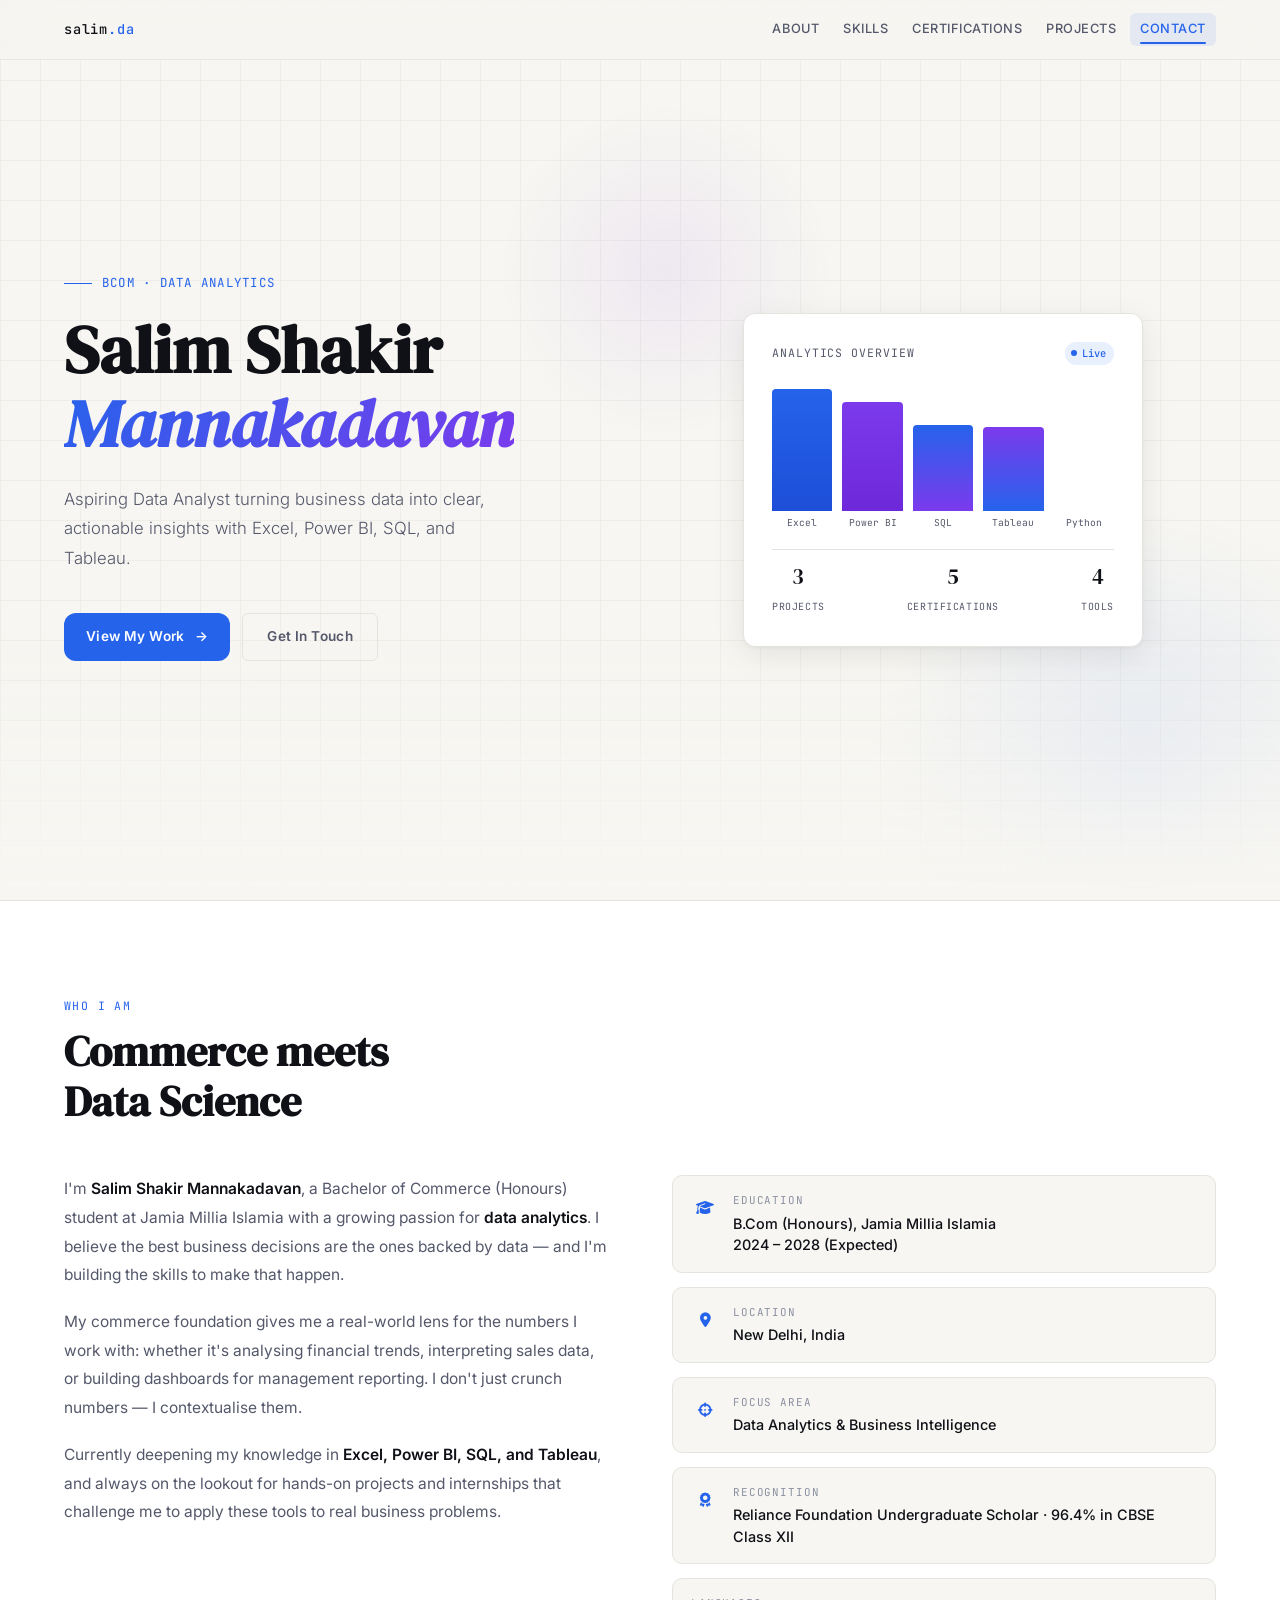
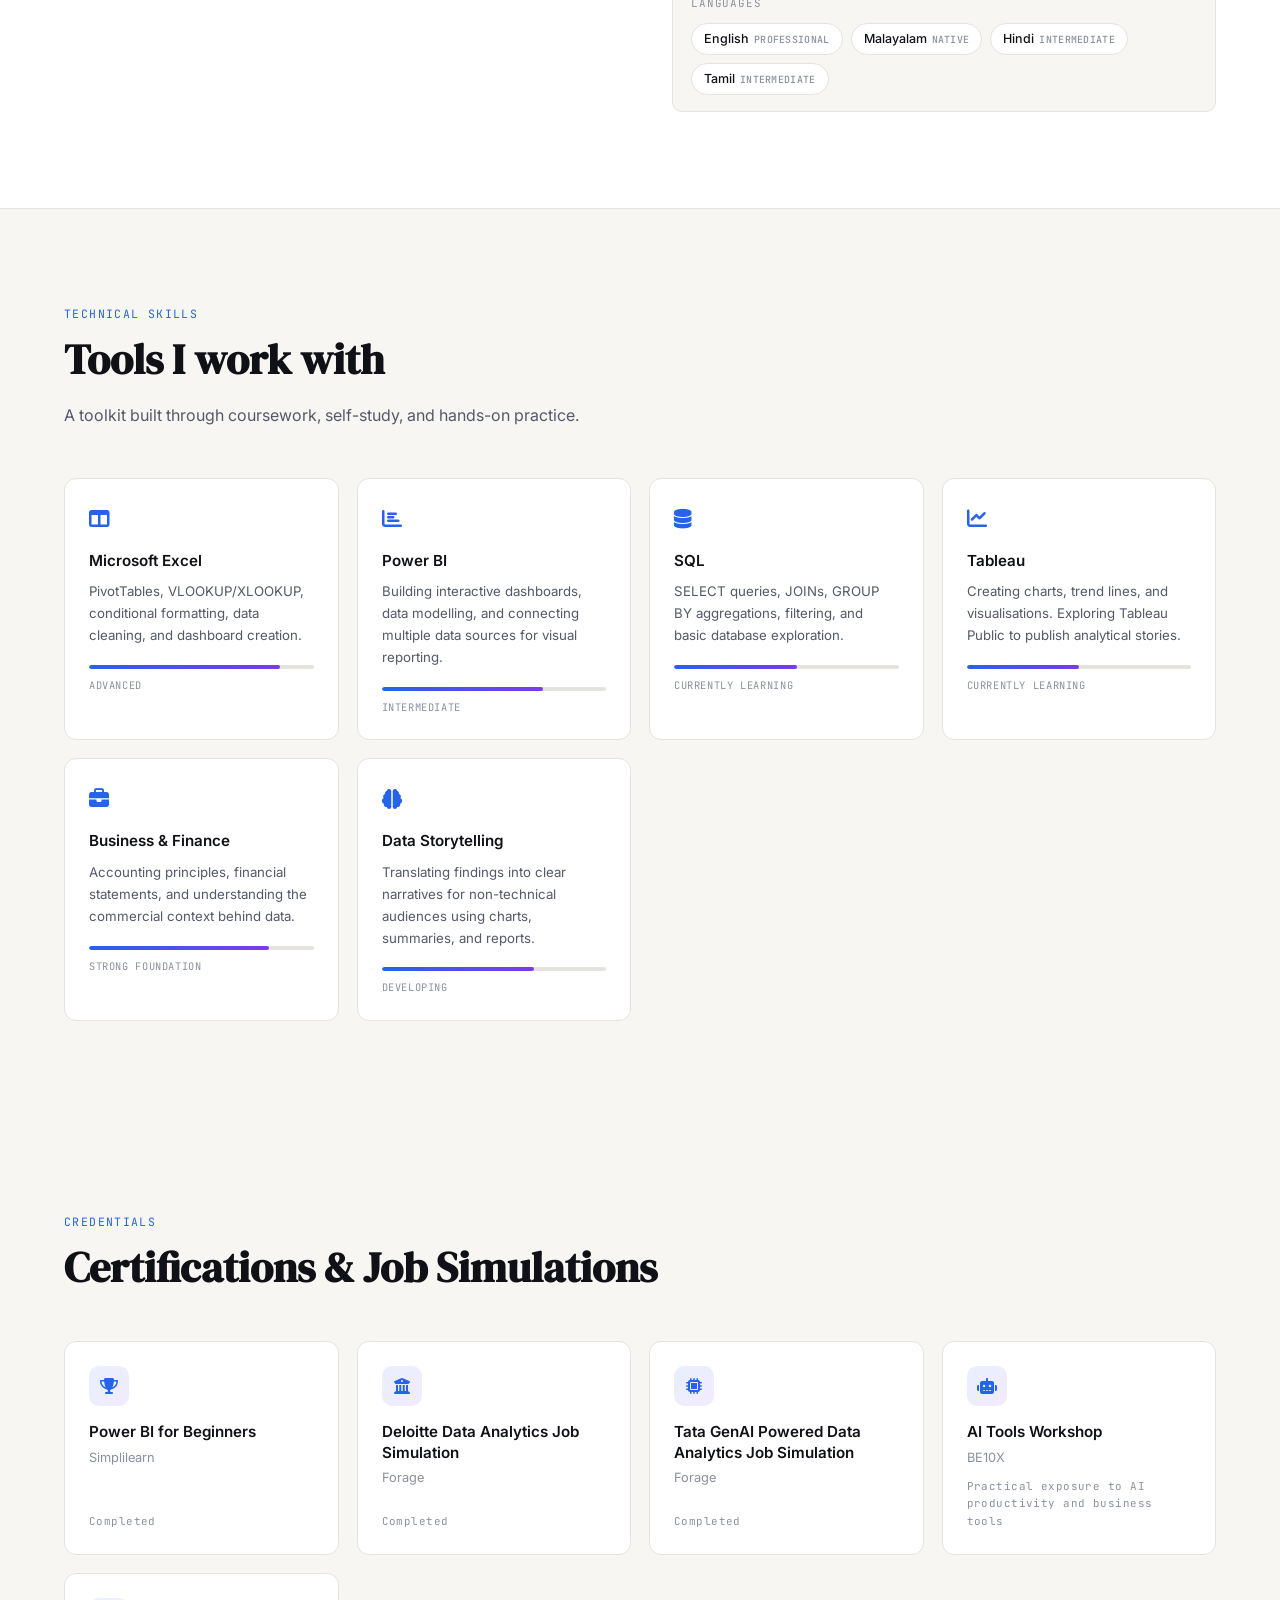
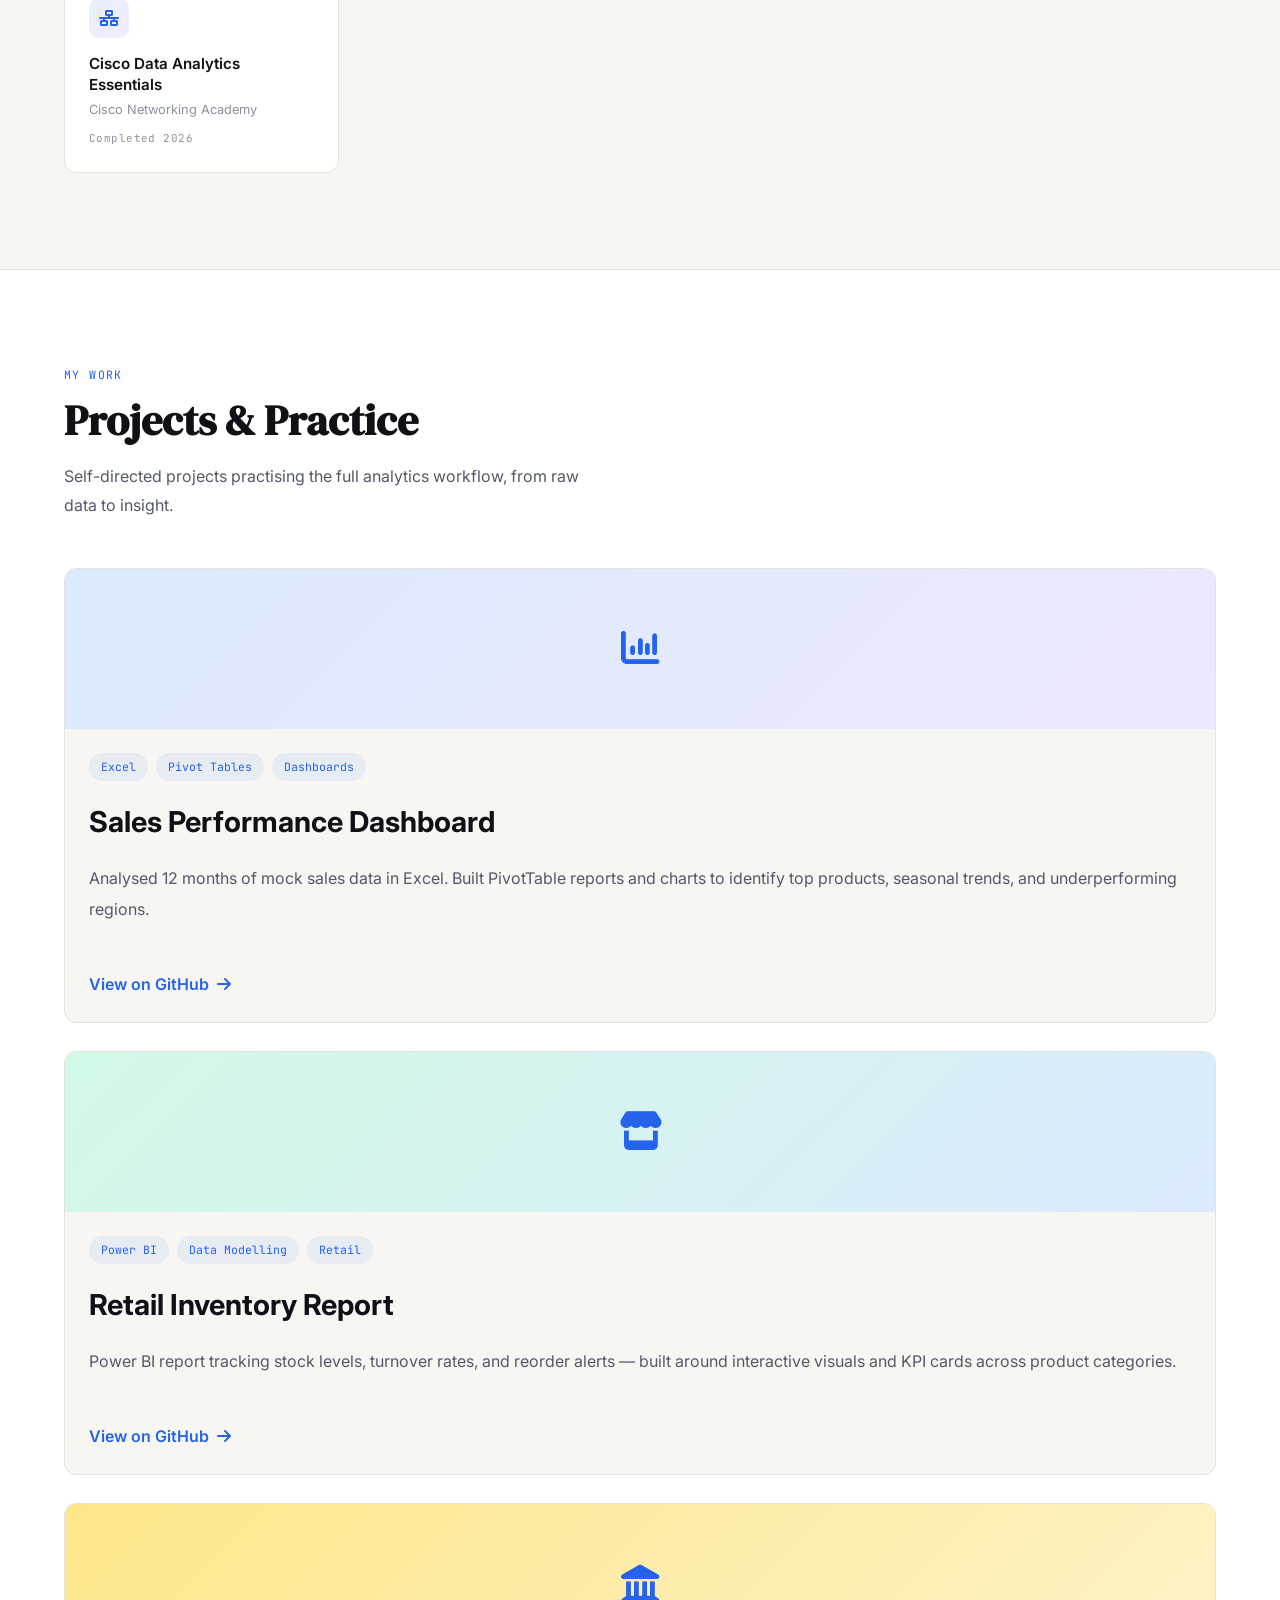
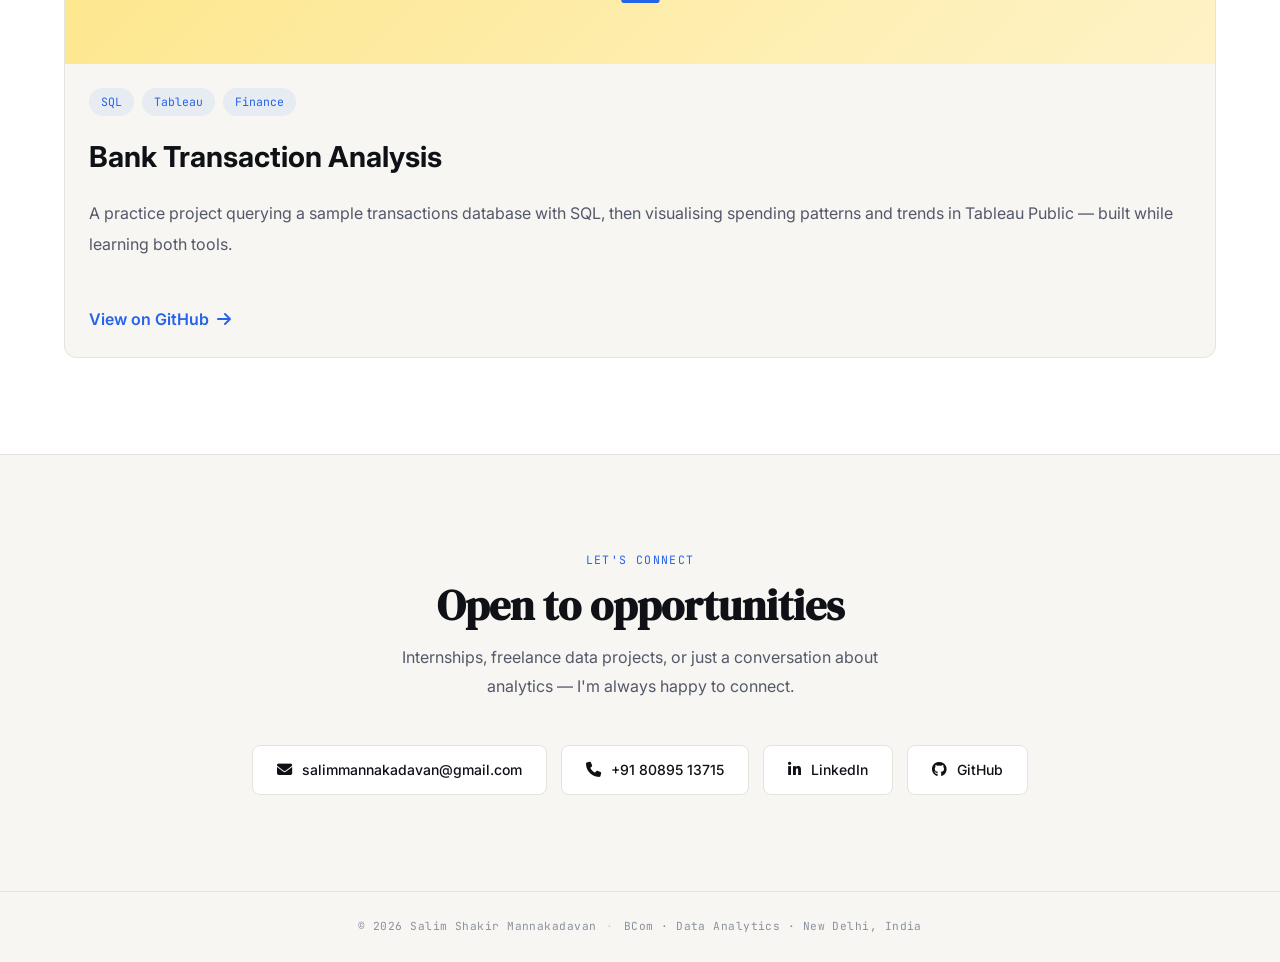
==== commit a47b40ab: "Update index.htm" ====
--- a/index.htm
+++ b/index.htm
@@ -335,150 +335,80 @@
      PROJECTS
      ============================================================ -->
 <section id="projects">
-  <p class="section-label reveal-up">Featured Work</p>
-  <h2 class="reveal-up" style="--reveal-delay:0.05s">Projects & Practice</h2>
-  <p class="section-intro reveal-up" style="--reveal-delay:0.1s">
-    A growing collection of Business Intelligence and Data Analytics projects showcasing dashboard design,
-    data transformation, and analytical problem-solving.
-  </p>
+  <p class="section-label reveal-up">My Work</p>
+  <h2 class="reveal-up" style="--reveal-delay:0.05s">Projects &amp; Practice</h2>
+  <p class="section-intro reveal-up" style="--reveal-delay:0.1s">Self-directed projects practising the full analytics workflow, from raw data to insight.</p>
 
   <div class="projects-grid">
 
-    <!-- FEATURED PROJECT -->
-
- <div class="project-card featured-project tilt-card reveal-up" style="--reveal-delay:0.1s">
-
-    <div class="project-body">
-
+    <div class="project-card tilt-card reveal-up" style="--reveal-delay:0.1s">
+      <div class="project-thumb blue" aria-hidden="true">
+        <i class="fa-solid fa-chart-column project-thumb-icon"></i>
+        <div class="project-thumb-glow"></div>
+      </div>
+      <div class="project-body">
         <div class="project-tags">
-            <span class="tag">Power BI</span>
-            <span class="tag">DAX</span>
-            <span class="tag">Power Query</span>
-            <span class="tag">Excel</span>
-        </div>
-
-        <div class="project-title">
-            🇮🇳 Indian Superstore Sales Dashboard
-        </div>
-
-        <div class="project-desc">
-            Built an interactive three-page Business Intelligence dashboard using Microsoft Power BI to analyze sales performance, order trends, profitability and regional insights. The dataset was transformed from the Global Superstore dataset to include Indian sales only.
-        </div>
-
-        <div class="project-stats">
-
-            <div>
-                <strong>3</strong>
-                <span>Pages</span>
-            </div>
-
-            <div>
-                <strong>25+</strong>
-                <span>Visuals</span>
-            </div>
-
-            <div>
-                <strong>8+</strong>
-                <span>KPIs</span>
-            </div>
-
-        </div>
-
-        <div class="project-buttons">
-
-            <a href="YOUR_PROJECT_LINK"
-               class="btn-primary"
-               target="_blank">
-
-                <i class="fa-solid fa-eye"></i>
-
-                View Project
-
-            </a>
-
-            <a href="https://github.com/SalimShakir/Indian-superstore-dashboard"
-               class="btn-secondary"
-               target="_blank">
-
-                <i class="fab fa-github"></i>
-
-                GitHub
-
-            </a>
-
-        </div>
-
-    </div>
-
-</div>
-
-
-
-    <!-- UPCOMING PROJECT -->
-
-    <div class="project-card tilt-card reveal-up" style="--reveal-delay:0.2s">
-
-      <div class="project-thumb blue">
-        <i class="fa-solid fa-database project-thumb-icon"></i>
-      </div>
-
+          <span class="tag">Excel</span>
+          <span class="tag">Pivot Tables</span>
+          <span class="tag">Dashboards</span>
+        </div>
+        <div class="project-title">Sales Performance Dashboard</div>
+        <div class="project-desc">Analysed 12 months of mock sales data in Excel. Built PivotTable reports and charts to identify top products, seasonal trends, and underperforming regions.</div>
+        <a href="https://github.com/SalimShakir" target="_blank" rel="noopener noreferrer" class="project-link">
+          View on GitHub
+          <span class="project-arrow" aria-hidden="true">
+            <i class="fa-solid fa-arrow-right"></i>
+          </span>
+        </a>
+      </div>
+    </div>
+
+    <div class="project-card tilt-card reveal-up" style="--reveal-delay:0.18s">
+      <div class="project-thumb green" aria-hidden="true">
+        <i class="fa-solid fa-store project-thumb-icon"></i>
+        <div class="project-thumb-glow"></div>
+      </div>
       <div class="project-body">
-
+        <div class="project-tags">
+          <span class="tag">Power BI</span>
+          <span class="tag">Data Modelling</span>
+          <span class="tag">Retail</span>
+        </div>
+        <div class="project-title">Retail Inventory Report</div>
+        <div class="project-desc">Power BI report tracking stock levels, turnover rates, and reorder alerts — built around interactive visuals and KPI cards across product categories.</div>
+        <a href="https://github.com/SalimShakir" target="_blank" rel="noopener noreferrer" class="project-link">
+          View on GitHub
+          <span class="project-arrow" aria-hidden="true">
+            <i class="fa-solid fa-arrow-right"></i>
+          </span>
+        </a>
+      </div>
+    </div>
+
+    <div class="project-card tilt-card reveal-up" style="--reveal-delay:0.26s">
+      <div class="project-thumb orange" aria-hidden="true">
+        <i class="fa-solid fa-landmark project-thumb-icon"></i>
+        <div class="project-thumb-glow"></div>
+      </div>
+      <div class="project-body">
         <div class="project-tags">
           <span class="tag">SQL</span>
-          <span class="tag">Oracle</span>
-        </div>
-
-        <div class="project-title">
-          SQL Business Analysis
-        </div>
-
-        <div class="project-desc">
-          Currently building analytical SQL projects covering joins,
-          aggregations, window functions, and business reporting.
-        </div>
-
-      </div>
-
-    </div>
-
-
-
-
-
-    <!-- UPCOMING PROJECT -->
-
-    <div class="project-card tilt-card reveal-up" style="--reveal-delay:0.3s">
-
-      <div class="project-thumb green">
-        <i class="fa-solid fa-chart-line project-thumb-icon"></i>
-      </div>
-
-      <div class="project-body">
-
-        <div class="project-tags">
-          <span class="tag">Excel</span>
-          <span class="tag">Dashboard</span>
-        </div>
-
-        <div class="project-title">
-          Excel Sales Dashboard
-        </div>
-
-        <div class="project-desc">
-          Interactive Excel dashboard featuring Pivot Tables,
-          KPI cards, slicers, and business performance metrics.
-        </div>
-
-      </div>
-
-    </div>
-
-  </div>
-
-</section>
-
-
+          <span class="tag">Tableau</span>
+          <span class="tag">Finance</span>
+        </div>
+        <div class="project-title">Bank Transaction Analysis</div>
+        <div class="project-desc">A practice project querying a sample transactions database with SQL, then visualising spending patterns and trends in Tableau Public — built while learning both tools.</div>
+        <a href="https://github.com/SalimShakir" target="_blank" rel="noopener noreferrer" class="project-link">
+          View on GitHub
+          <span class="project-arrow" aria-hidden="true">
+            <i class="fa-solid fa-arrow-right"></i>
+          </span>
+        </a>
+      </div>
+    </div>
+
+  </div>
+</section>
 <!-- ============================================================
      CONTACT
      ============================================================ -->
--- a/style.css
+++ b/style.css
@@ -858,14 +858,20 @@
    FEATURED PROJECT
 ========================================================== */
 
-.featured-project {
-    display: grid;
-    grid-template-columns: 1.1fr 1fr;
-    background: var(--bg);
-    border: 1px solid var(--grid);
-    border-radius: var(--card-radius);
-    overflow: hidden;
-    transition: .35s ease;
+.featured-project{
+
+display:block;
+
+padding:18px;
+
+background:var(--bg);
+
+border:1px solid var(--grid);
+
+border-radius:var(--card-radius);
+
+transition:.35s ease;
+
 }
 
 .featured-project:hover {
@@ -878,21 +884,6 @@
     overflow: hidden;
 }
 
-.project-thumb.powerbi {
-    min-height: 420px;
-    background: #eef5ff;
-}
-
-.project-thumb img {
-    width: 100%;
-    height: 100%;
-    object-fit: cover;
-    transition: .45s ease;
-}
-
-.featured-project:hover img {
-    transform: scale(1.05);
-}
 
 .project-body {
     padding: 38px;
